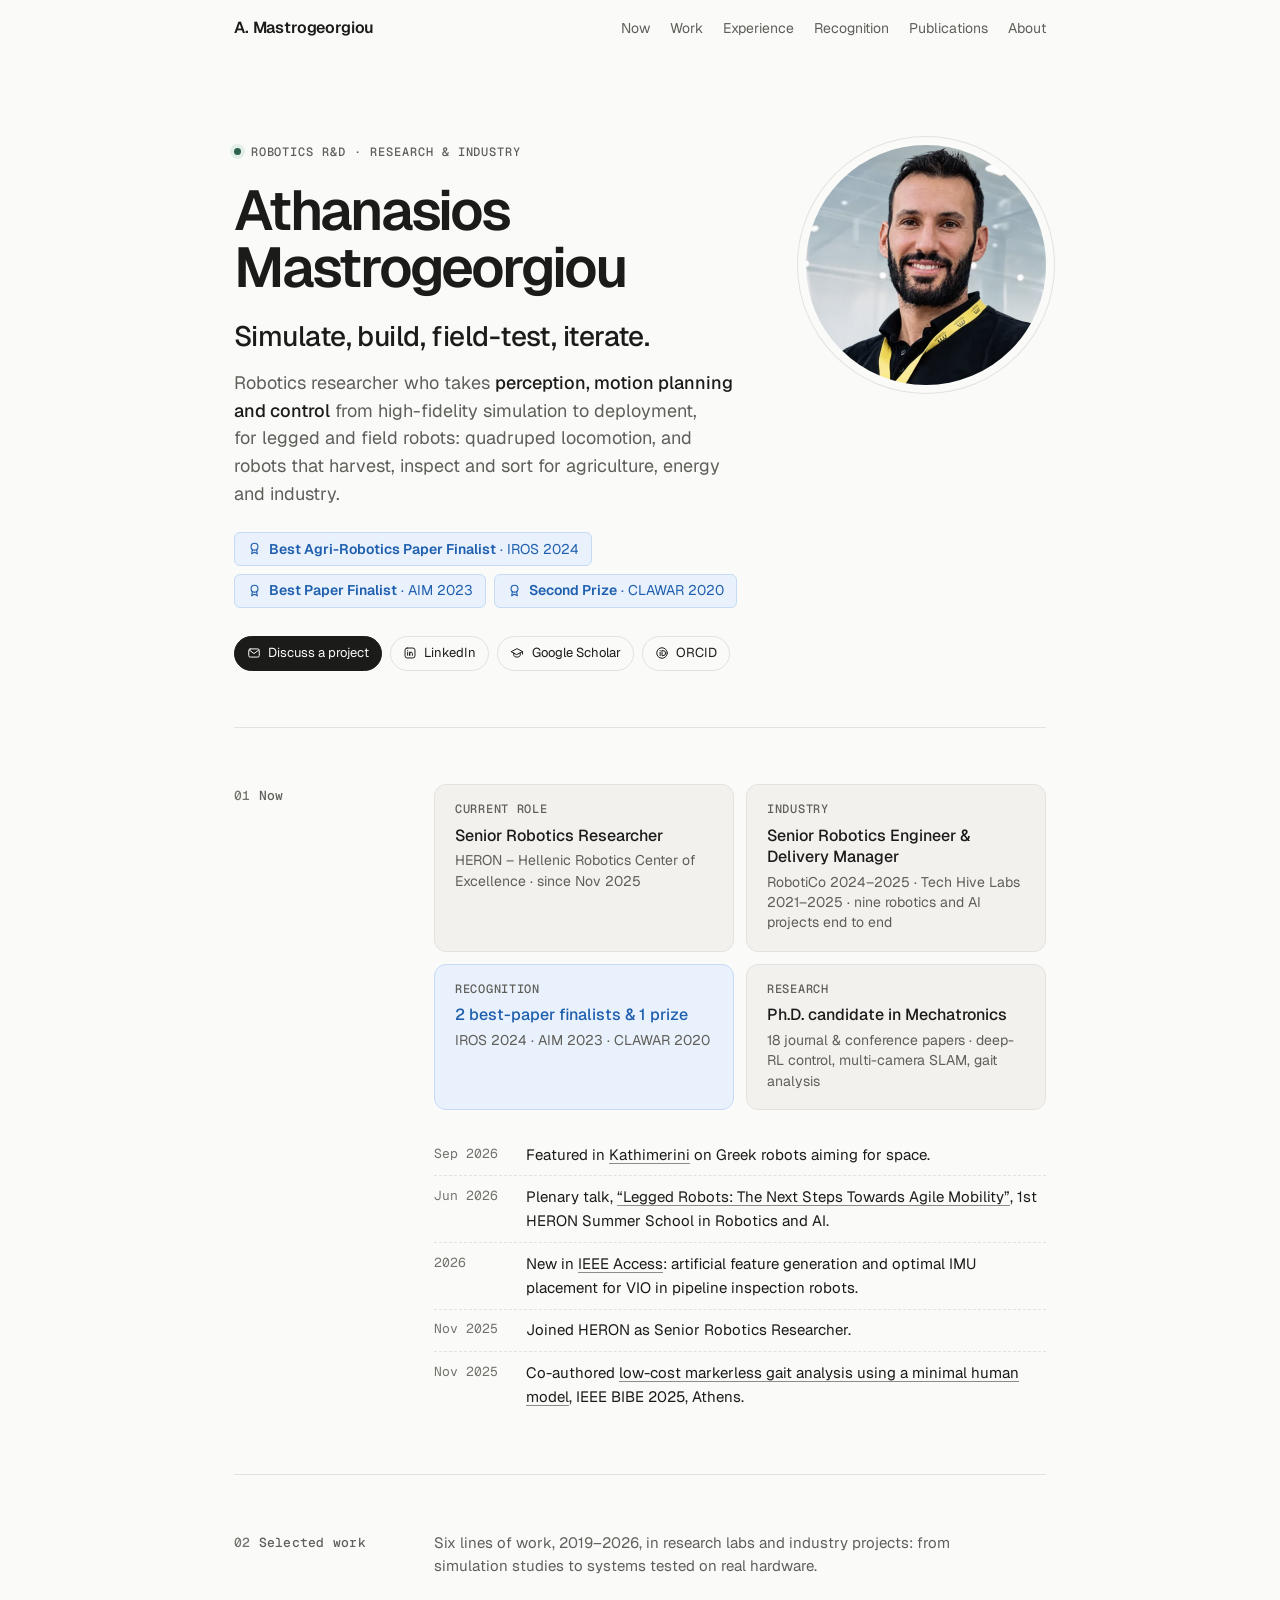
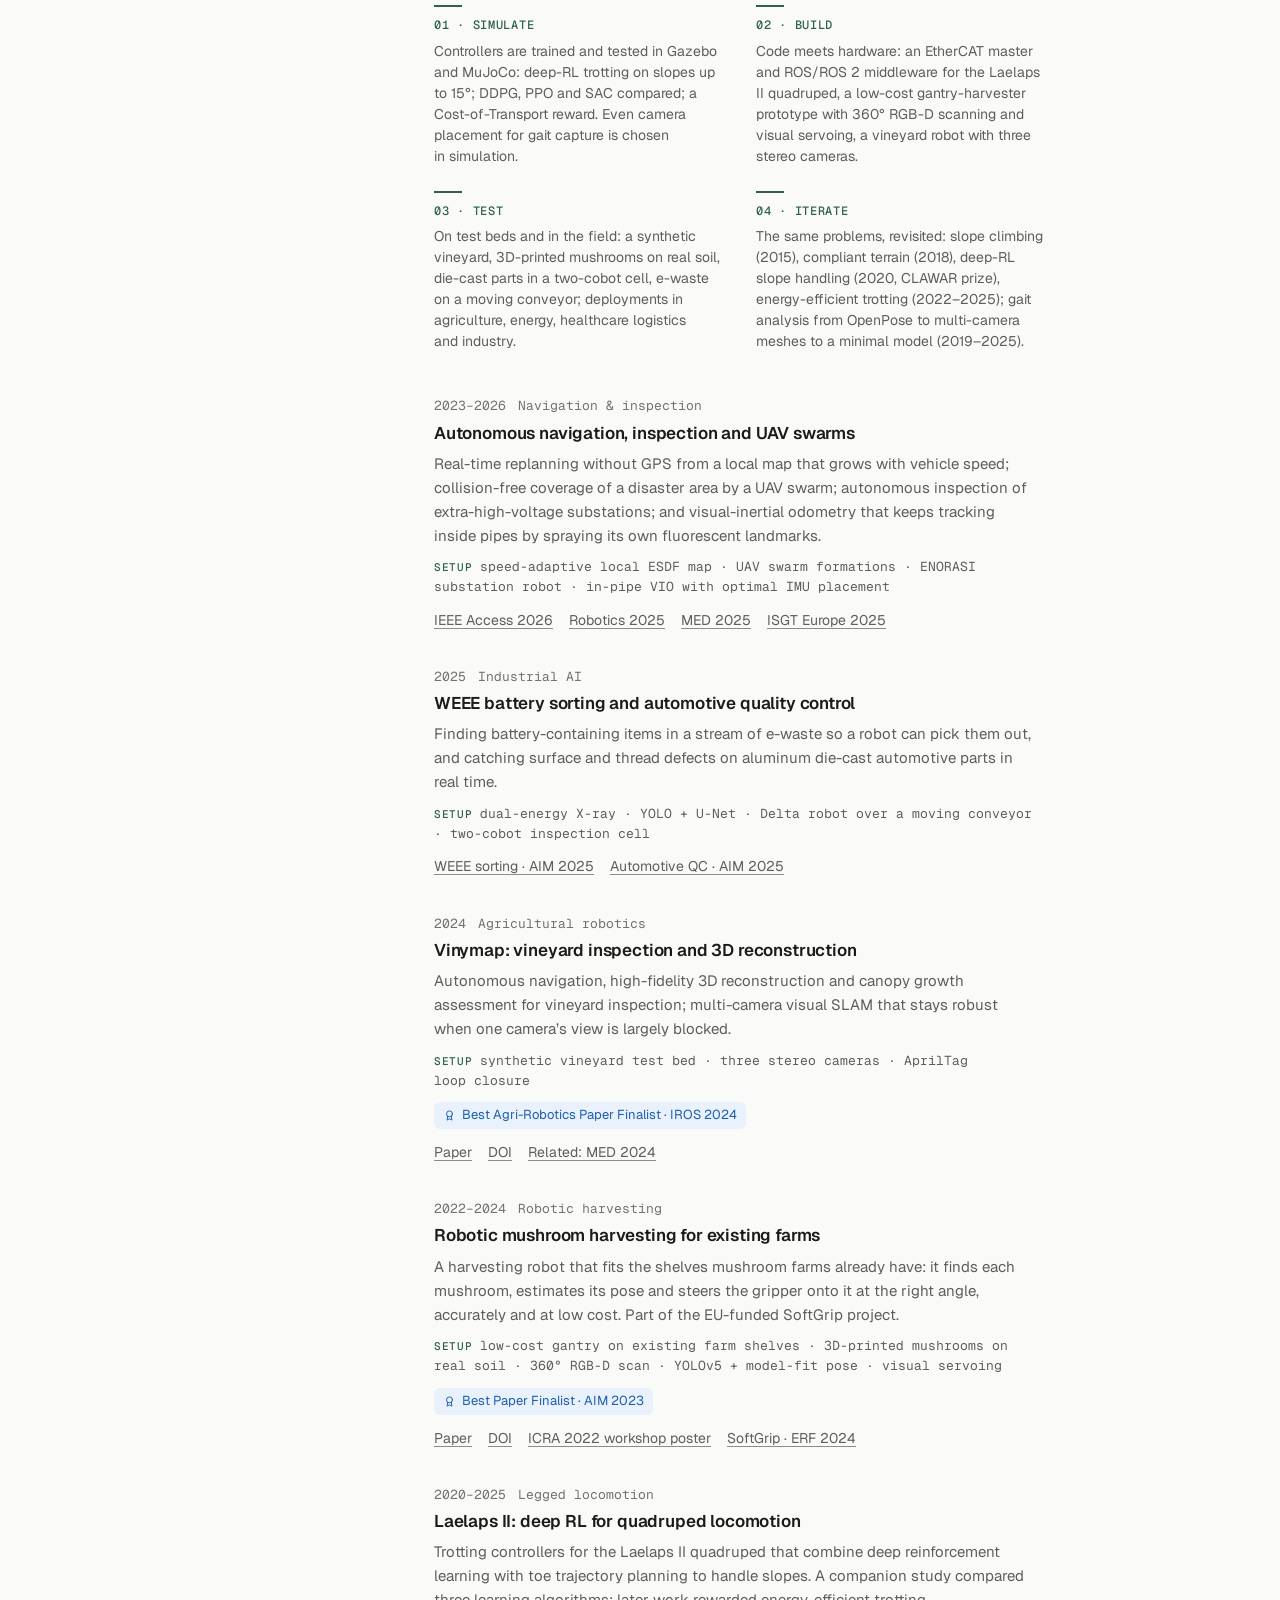
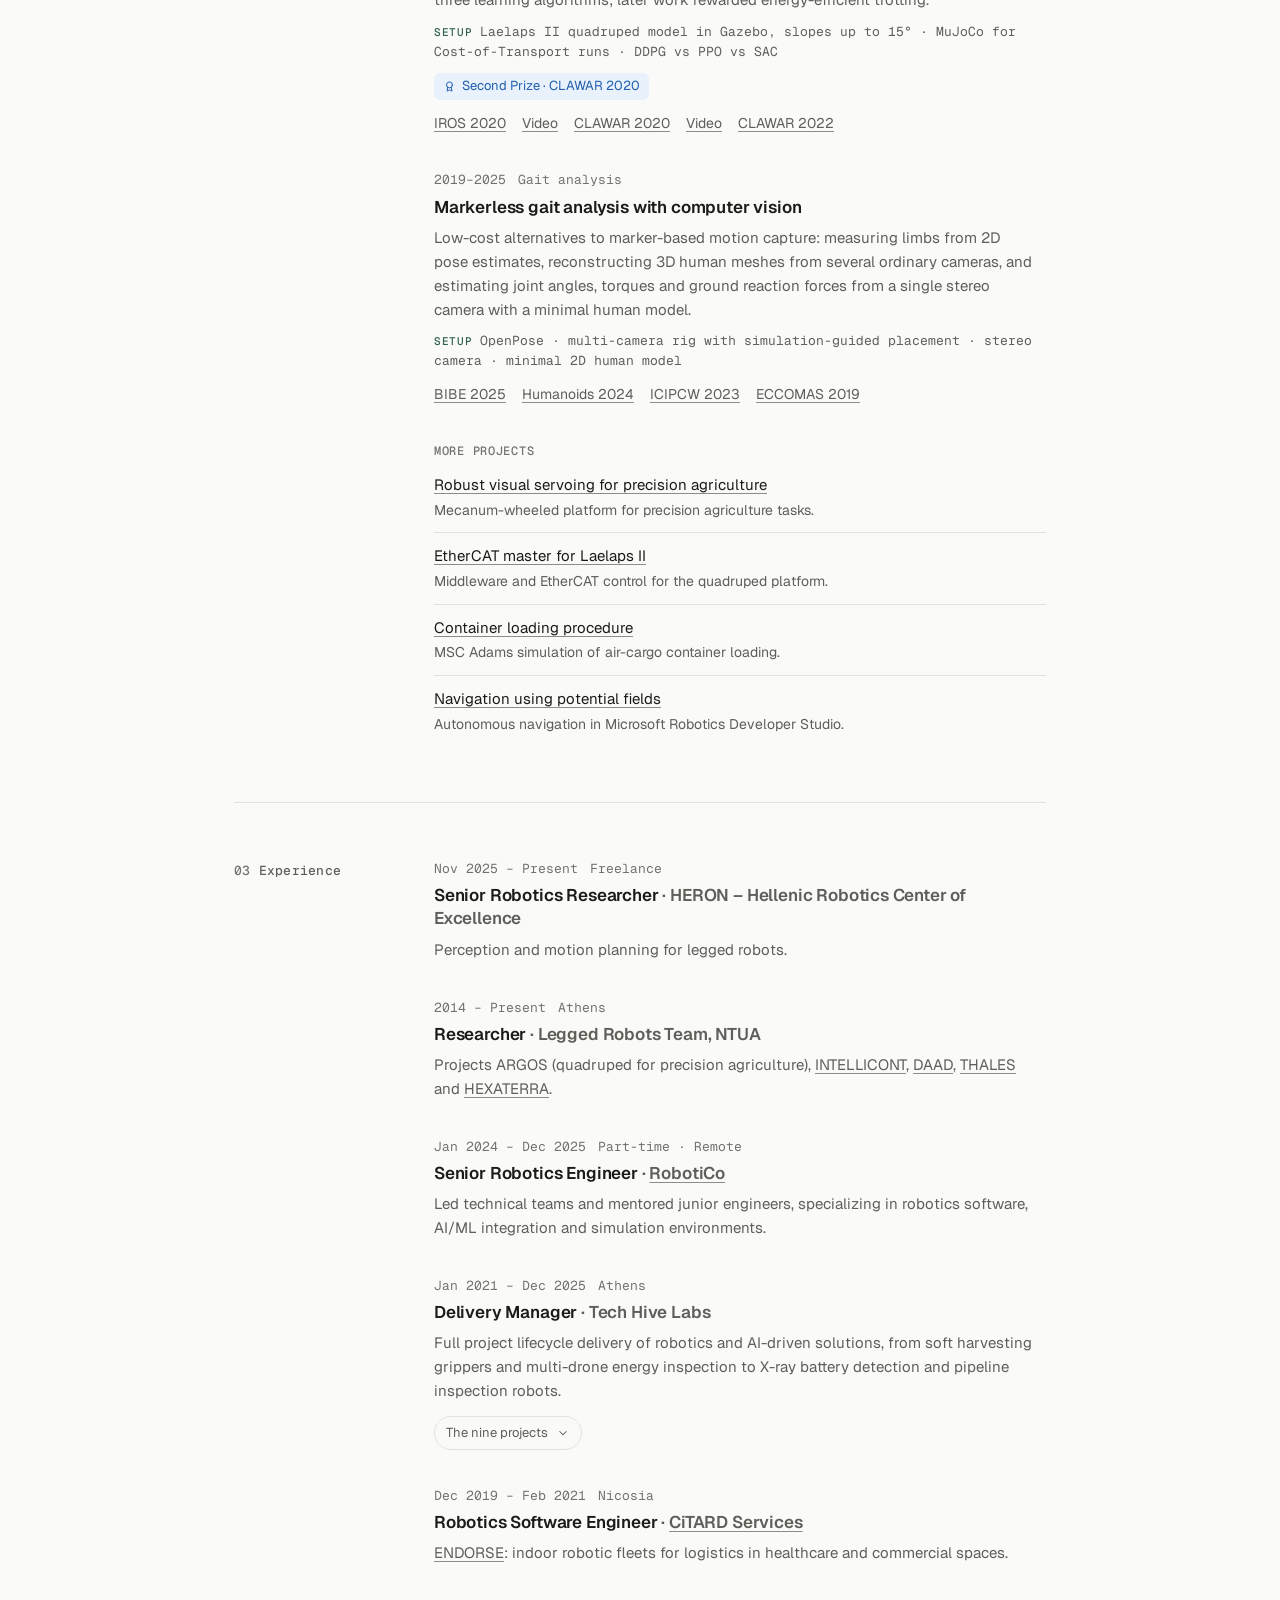
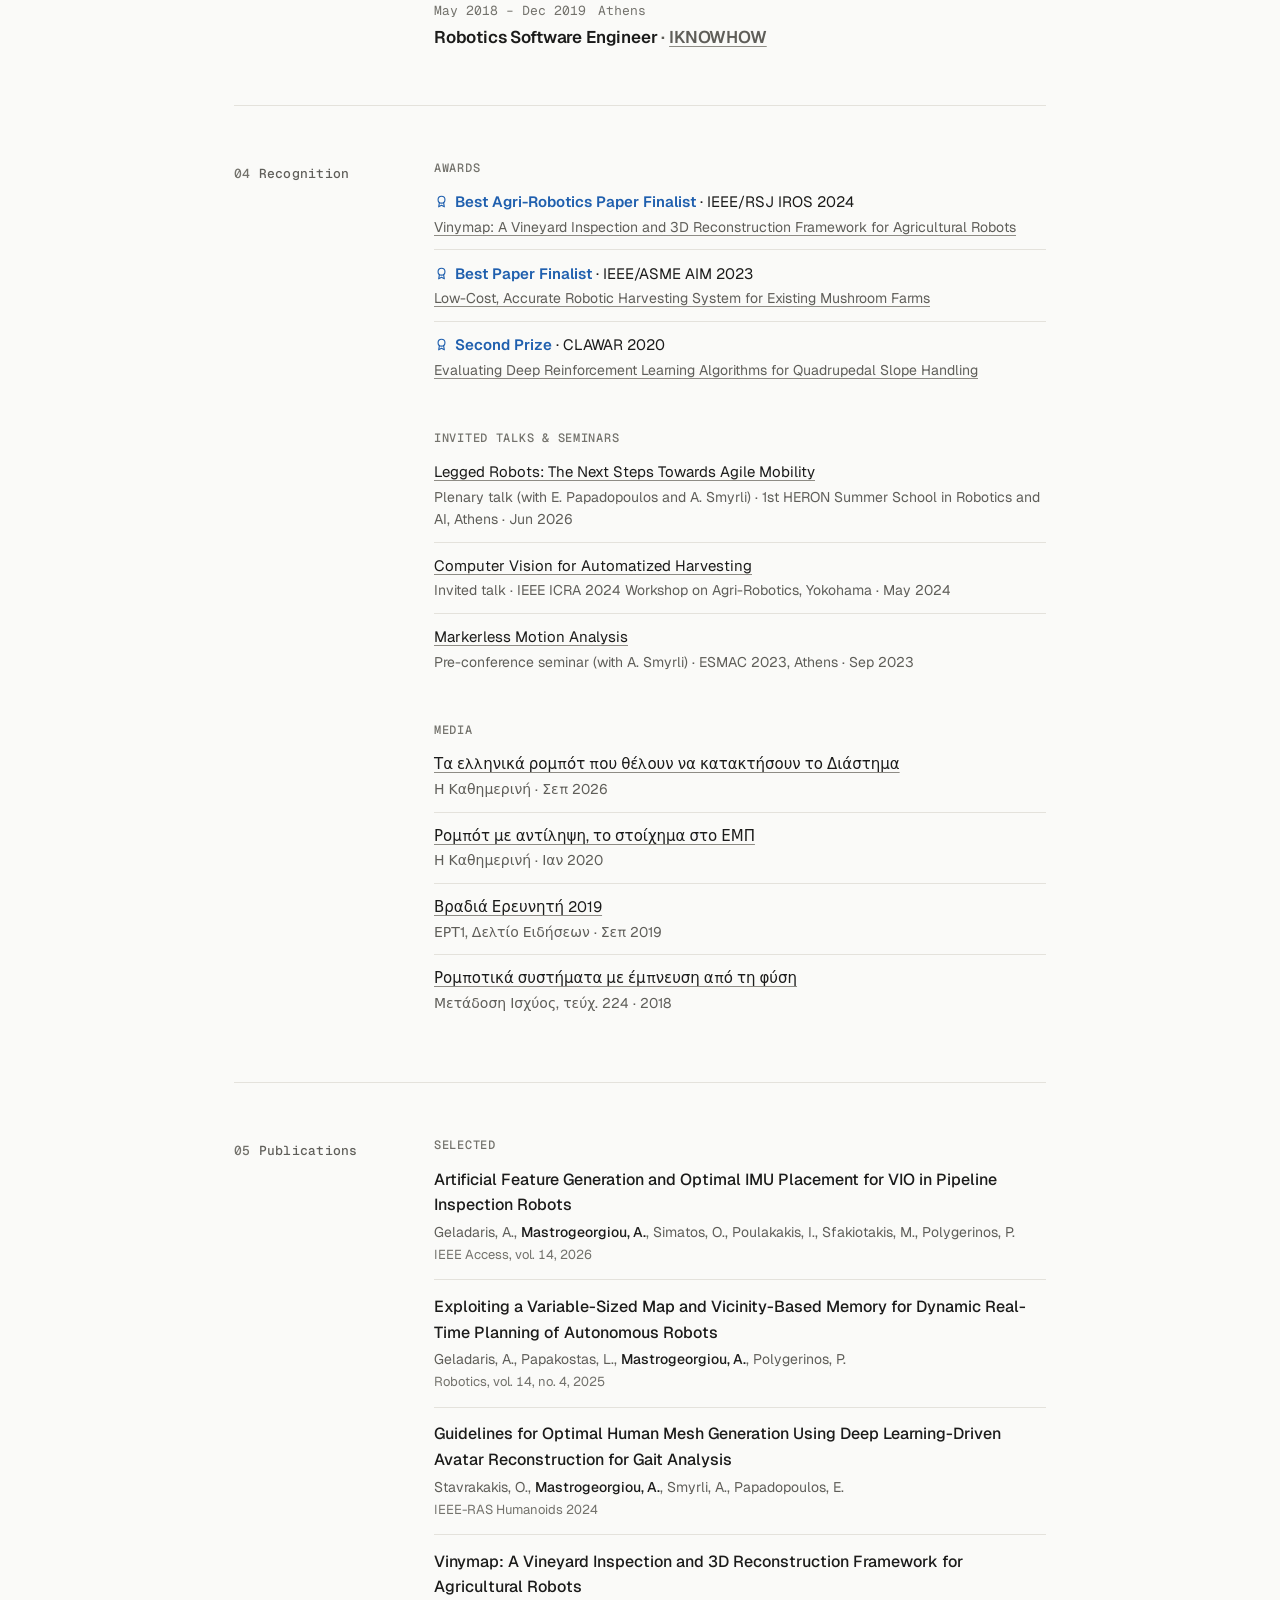
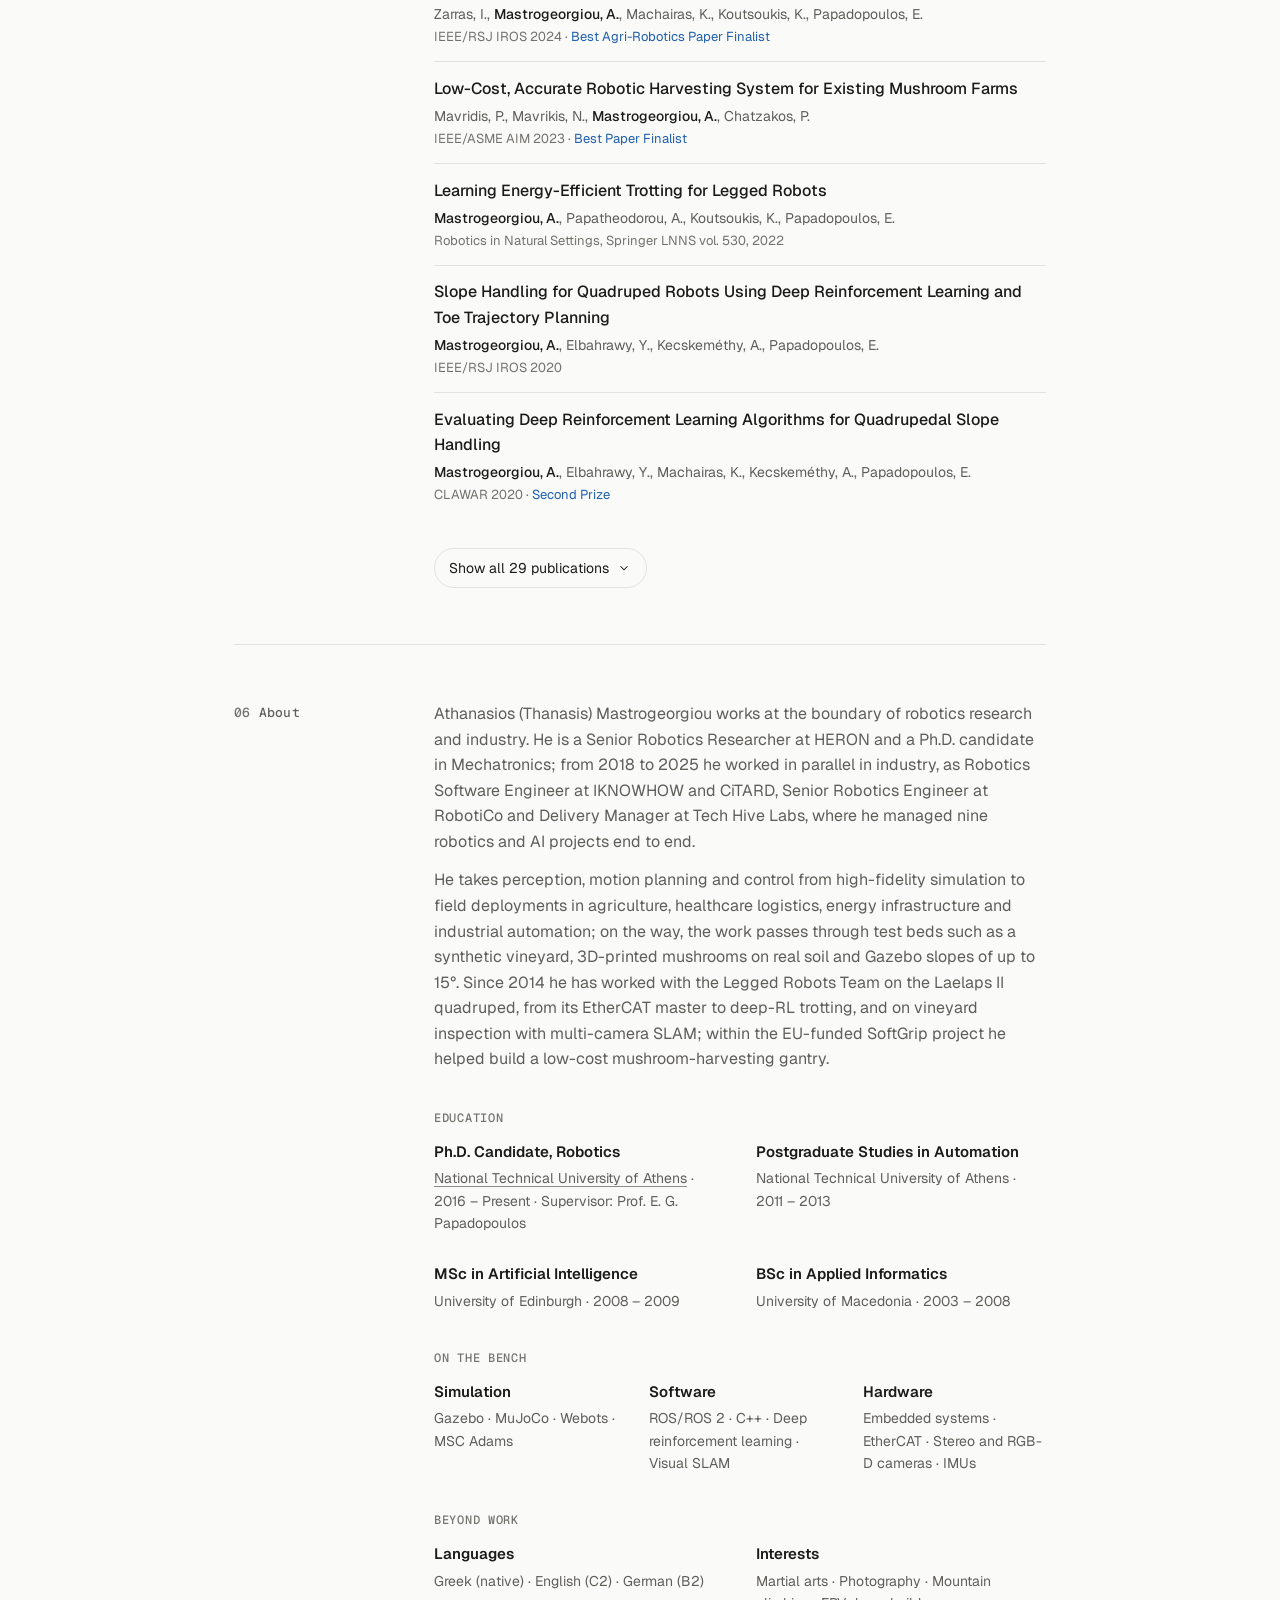
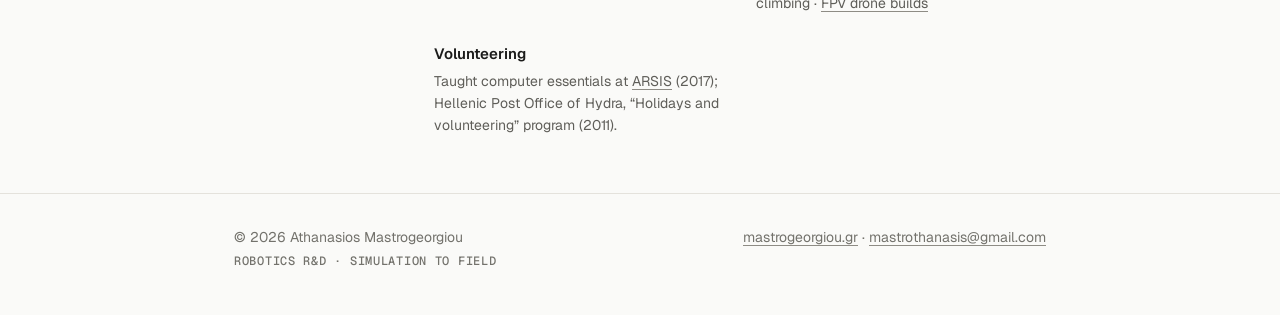
==== index.html @ 6a295321 "Give the page a prototyping and R&D voice New first screen: an uppercase "Robotics R&D · Research & " ====
<!DOCTYPE html>
<html lang="en">
<head>
	<meta charset="utf-8">
	<meta name="viewport" content="width=device-width, initial-scale=1">
	<title>Athanasios Mastrogeorgiou — Robotics R&amp;D, simulation to field</title>
	<meta name="description" content="Athanasios Mastrogeorgiou: robot perception, planning and control from simulation to the field, in research and industry. Senior Robotics Researcher at HERON.">
	<meta name="author" content="Athanasios Mastrogeorgiou">
	<meta name="google-site-verification" content="UVL8eoiH9ClVKb3MD8ViUsMqmoFBZj9ao8wGdy-_my0">
	<meta name="color-scheme" content="light dark">
	<meta name="theme-color" content="#fafaf8" media="(prefers-color-scheme: light)">
	<meta name="theme-color" content="#121211" media="(prefers-color-scheme: dark)">
	<meta property="og:type" content="profile">
	<meta property="og:site_name" content="Athanasios Mastrogeorgiou">
	<meta property="og:title" content="Athanasios Mastrogeorgiou — Robotics R&amp;D, simulation to field">
	<meta property="og:description" content="Robotics R&amp;D from simulation to the field: perception, motion planning and control for legged and field robots.">
	<meta property="og:url" content="https://mastrogeorgiou.gr/">
	<meta property="og:image" content="https://mastrogeorgiou.gr/assets/img/portrait-960.jpg">
	<meta property="og:image:width" content="960">
	<meta property="og:image:height" content="960">
	<meta property="og:image:alt" content="Portrait of Athanasios Mastrogeorgiou">
	<meta name="twitter:card" content="summary">
	<link rel="canonical" href="https://mastrogeorgiou.gr/">
	<script type="application/ld+json">
	{
		"@context": "https://schema.org",
		"@type": "ProfilePage",
		"url": "https://mastrogeorgiou.gr/",
		"mainEntity": {
			"@type": "Person",
			"@id": "https://mastrogeorgiou.gr/#person",
			"name": "Athanasios Mastrogeorgiou",
			"alternateName": ["Thanasis Mastrogeorgiou", "Αθανάσιος Μαστρογεωργίου"],
			"url": "https://mastrogeorgiou.gr/",
			"image": "https://mastrogeorgiou.gr/assets/img/portrait-960.jpg",
			"email": "mailto:mastrothanasis@gmail.com",
			"jobTitle": "Senior Robotics Researcher",
			"description": "Senior Robotics Researcher at HERON and Ph.D. candidate in Mechatronics; formerly Senior Robotics Engineer at RobotiCo and Delivery Manager at Tech Hive Labs. Takes perception, motion planning and control for legged and field robots from high-fidelity simulation to field deployment in agriculture, healthcare logistics, energy infrastructure and industrial automation.",
			"worksFor": {
				"@type": "Organization",
				"name": "HERON – Hellenic Robotics Center of Excellence",
				"url": "https://heron-robotics-coe.eu/"
			},
			"affiliation": {
				"@type": "CollegeOrUniversity",
				"name": "National Technical University of Athens",
				"url": "https://www.ntua.gr/"
			},
			"alumniOf": [
				{ "@type": "CollegeOrUniversity", "name": "National Technical University of Athens" },
				{ "@type": "CollegeOrUniversity", "name": "University of Edinburgh" },
				{ "@type": "CollegeOrUniversity", "name": "University of Macedonia" }
			],
			"knowsAbout": ["Legged robots", "Robot perception", "Motion planning", "Deep reinforcement learning", "Visual SLAM", "Agricultural robotics", "Inspection robots", "Robot simulation", "ROS"],
			"sameAs": [
				"https://mastns.github.io/",
				"https://www.linkedin.com/in/mastrogeorgiou",
				"https://scholar.google.com/citations?user=yvxz7GUAAAAJ",
				"https://orcid.org/0000-0002-2910-3930",
				"https://github.com/mastns"
			]
		}
	}
	</script>
	<script type="application/ld+json">
	{
		"@context": "https://schema.org",
		"@type": "WebSite",
		"name": "Athanasios Mastrogeorgiou",
		"alternateName": ["Thanasis Mastrogeorgiou", "mastrogeorgiou.gr"],
		"url": "https://mastrogeorgiou.gr/"
	}
	</script>
	<link rel="icon" href="favicon.ico">
	<link rel="preconnect" href="https://fonts.googleapis.com">
	<link rel="preconnect" href="https://fonts.gstatic.com" crossorigin>
	<link href="https://fonts.googleapis.com/css2?family=Geist:wght@400..600&family=Geist+Mono:wght@400;500&display=swap" rel="stylesheet">
	<link rel="stylesheet" href="assets/style.css?v=2026-11-10">

	<!-- Google tag (gtag.js) -->
	<script async src="https://www.googletagmanager.com/gtag/js?id=G-YNJPV5R53L"></script>
	<script>
		window.dataLayer = window.dataLayer || [];
		function gtag(){dataLayer.push(arguments);}
		gtag('js', new Date());
		gtag('config', 'G-YNJPV5R53L');
	</script>
</head>
<body>

<svg width="0" height="0" style="position:absolute" aria-hidden="true" focusable="false">
	<symbol id="i-mail" viewBox="0 0 24 24"><rect x="3" y="5" width="18" height="14" rx="2.5"/><path d="m4 7 8 6 8-6"/></symbol>
	<symbol id="i-in" viewBox="0 0 24 24"><rect x="3.5" y="3.5" width="17" height="17" rx="3.5"/><path d="M8 10.5V16M8 7.6v.1M11.5 16v-3.2a2.3 2.3 0 0 1 4.6 0V16M11.5 10.5V16"/></symbol>
	<symbol id="i-scholar" viewBox="0 0 24 24"><path d="m2.5 9.5 9.5-5 9.5 5-9.5 5z"/><path d="M6.5 11.7V16c0 1.5 2.5 3 5.5 3s5.5-1.5 5.5-3v-4.3M21.5 9.5V14"/></symbol>
	<symbol id="i-orcid" viewBox="0 0 24 24"><circle cx="12" cy="12" r="9"/><path d="M8.8 10.5V16.5M8.8 7.6v.1M12 7.8v8.7h1.8a4.35 4.35 0 0 0 0-8.7z"/></symbol>
	<symbol id="i-award" viewBox="0 0 24 24"><circle cx="12" cy="9" r="5.5"/><path d="m8.7 13.4-1.2 7.1 4.5-2.4 4.5 2.4-1.2-7.1"/></symbol>
	<symbol id="i-chev" viewBox="0 0 24 24"><path d="m6 9 6 6 6-6"/></symbol>
</svg>

<a class="skip" href="#main">Skip to content</a>

<header class="top">
	<div class="wrap">
		<a class="mark" href="#">A. Mastrogeorgiou</a>
		<nav aria-label="Sections">
			<a href="#now">Now</a>
			<a href="#work">Work</a>
			<a href="#experience">Experience</a>
			<a href="#recognition">Recognition</a>
			<a href="#publications">Publications</a>
			<a href="#about">About</a>
		</nav>
	</div>
</header>

<main id="main" class="wrap">

	<section class="intro" aria-label="Introduction">
		<div>
			<p class="eyebrow"><span class="dot" aria-hidden="true"></span>Robotics R&amp;D · Research &amp; industry</p>
			<h1>Athanasios<br>Mastrogeorgiou</h1>
			<p class="lede"><strong class="method">Simulate, build, field-test, iterate.</strong> Robotics researcher who takes <strong>perception, motion planning and control</strong> from high-fidelity simulation to deployment, for legged and field robots: quadruped locomotion, and robots that harvest, inspect and sort for agriculture, energy and industry.</p>
			<ul class="awards" role="list" aria-label="Awards">
				<li><a href="#recognition"><svg aria-hidden="true"><use href="#i-award"/></svg><span><strong>Best Agri-Robotics Paper Finalist</strong>&nbsp;· IROS&nbsp;2024</span></a></li>
				<li><a href="#recognition"><svg aria-hidden="true"><use href="#i-award"/></svg><span><strong>Best Paper Finalist</strong>&nbsp;· AIM&nbsp;2023</span></a></li>
				<li><a href="#recognition"><svg aria-hidden="true"><use href="#i-award"/></svg><span><strong>Second Prize</strong>&nbsp;· CLAWAR&nbsp;2020</span></a></li>
			</ul>
			<div class="links">
				<a class="primary" href="mailto:mastrothanasis@gmail.com"><svg aria-hidden="true"><use href="#i-mail"/></svg>Discuss a project</a>
				<a href="https://www.linkedin.com/in/mastrogeorgiou" rel="me"><svg aria-hidden="true"><use href="#i-in"/></svg>LinkedIn</a>
				<a href="https://scholar.google.com/citations?user=yvxz7GUAAAAJ" rel="me"><svg aria-hidden="true"><use href="#i-scholar"/></svg>Google Scholar</a>
				<a href="https://orcid.org/0000-0002-2910-3930" rel="me"><svg aria-hidden="true"><use href="#i-orcid"/></svg>ORCID</a>
			</div>
		</div>
		<picture>
			<source srcset="assets/img/portrait-480.webp 480w, assets/img/portrait-960.webp 960w" sizes="(max-width: 760px) 128px, 240px" type="image/webp">
			<img class="portrait" src="assets/img/portrait-480.jpg" srcset="assets/img/portrait-480.jpg 480w, assets/img/portrait-960.jpg 960w" sizes="(max-width: 760px) 128px, 240px" width="240" height="240" alt="Portrait of Athanasios Mastrogeorgiou">
		</picture>
	</section>

	<section class="section" id="now">
		<h2><span class="n" aria-hidden="true">01</span>Now</h2>
		<div class="now">
			<div class="now-grid">
				<div class="card">
					<div class="k">Current role</div>
					<div class="v">Senior Robotics Researcher</div>
					<div class="s">HERON – Hellenic Robotics Center of Excellence · since Nov 2025</div>
				</div>
				<div class="card">
					<div class="k">Industry</div>
					<div class="v">Senior Robotics Engineer &amp; Delivery Manager</div>
					<div class="s">RobotiCo 2024–2025 · Tech Hive Labs 2021–2025 · nine robotics and AI projects end to end</div>
				</div>
				<div class="card award">
					<div class="k">Recognition</div>
					<div class="v">2 best-paper finalists &amp; 1 prize</div>
					<div class="s">IROS 2024 · AIM 2023 · CLAWAR 2020</div>
				</div>
				<div class="card">
					<div class="k">Research</div>
					<div class="v">Ph.D. candidate in Mechatronics</div>
					<div class="s">18 journal &amp; conference papers · deep-RL control, multi-camera SLAM, gait analysis</div>
				</div>
			</div>
			<ul class="updates" role="list" aria-label="Recent updates">
				<li><time datetime="2026-09">Sep 2026</time><span>Featured in <a href="https://www.kathimerini.gr/economy/business/564454018/ta-ellinika-rompot-poy-theloyn-na-kataktisoyn-to-diastima/">Kathimerini</a> on Greek robots aiming for space.</span></li>
				<li><time datetime="2026-06">Jun 2026</time><span>Plenary talk, <a href="https://heron-robotics-coe.eu/1st-summer-school-in-robotics-and-ai/">“Legged Robots: The Next Steps Towards Agile Mobility”</a>, 1st HERON Summer School in Robotics and AI.</span></li>
				<li><time datetime="2026">2026</time><span>New in <a href="https://ieeexplore.ieee.org/document/11622441">IEEE Access</a>: artificial feature generation and optimal IMU placement for VIO in pipeline inspection robots.</span></li>
				<li><time datetime="2025-11">Nov 2025</time><span>Joined HERON as Senior Robotics Researcher.</span></li>
				<li><time datetime="2025-11">Nov 2025</time><span>Co-authored <a href="https://drive.google.com/file/d/10Iz_21KXJPFuOLDt0Pu7L_ElF7lRZpwG/view">low-cost markerless gait analysis using a minimal human model</a>, IEEE BIBE 2025, Athens.</span></li>
			</ul>
		</div>
	</section>

	<section class="section" id="work">
		<h2><span class="n" aria-hidden="true">02</span>Selected work</h2>
		<div>
			<p class="section-intro">Six lines of work, 2019–2026, in research labs and industry projects: from simulation studies to systems tested on real hardware.</p>
			<ol class="pipeline" role="list" aria-label="How the work moves">
				<li><span class="k">01 · Simulate</span><p>Controllers are trained and tested in Gazebo and MuJoCo: deep-RL trotting on slopes up to 15°; DDPG, PPO and SAC compared; a Cost-of-Transport reward. Even camera placement for gait capture is chosen in simulation.</p></li>
				<li><span class="k">02 · Build</span><p>Code meets hardware: an EtherCAT master and ROS/ROS 2 middleware for the Laelaps II quadruped, a low-cost gantry-harvester prototype with 360° RGB-D scanning and visual servoing, a vineyard robot with three stereo cameras.</p></li>
				<li><span class="k">03 · Test</span><p>On test beds and in the field: a synthetic vineyard, 3D-printed mushrooms on real soil, die-cast parts in a two-cobot cell, e-waste on a moving conveyor; deployments in agriculture, energy, healthcare logistics and industry.</p></li>
				<li><span class="k">04 · Iterate</span><p>The same problems, revisited: slope climbing (2015), compliant terrain (2018), deep-RL slope handling (2020, CLAWAR prize), energy-efficient trotting (2022–2025); gait analysis from OpenPose to multi-camera meshes to a minimal model (2019–2025).</p></li>
			</ol>
			<div class="entries">
				<article class="entry">
					<div class="meta"><span>2023–2026</span><span>Navigation &amp; inspection</span></div>
					<h3>Autonomous navigation, inspection and UAV swarms</h3>
					<p>Real-time replanning without GPS from a local map that grows with vehicle speed; collision-free coverage of a disaster area by a UAV swarm; autonomous inspection of extra-high-voltage substations; and visual-inertial odometry that keeps tracking inside pipes by spraying its own fluorescent landmarks.</p>
					<p class="setup"><span class="lbl">Setup</span>speed-adaptive local ESDF map · UAV swarm formations · ENORASI substation robot · in-pipe VIO with optimal IMU placement</p>
					<div class="refs"><a href="https://ieeexplore.ieee.org/document/11622441">IEEE Access 2026</a><a href="https://doi.org/10.3390/robotics14040044">Robotics 2025</a><a href="https://arxiv.org/abs/2512.08028">MED 2025</a><a href="https://doi.org/10.1109/ISGTEurope64741.2025.11305645">ISGT Europe 2025</a></div>
				</article>
				<article class="entry">
					<div class="meta"><span>2025</span><span>Industrial AI</span></div>
					<h3>WEEE battery sorting and automotive quality control</h3>
					<p>Finding battery-containing items in a stream of e-waste so a robot can pick them out, and catching surface and thread defects on aluminum die-cast automotive parts in real time.</p>
					<p class="setup"><span class="lbl">Setup</span>dual-energy X-ray · YOLO + U-Net · Delta robot over a moving conveyor · two-cobot inspection cell</p>
					<div class="refs"><a href="https://arxiv.org/abs/2512.05599">WEEE sorting · AIM 2025</a><a href="https://arxiv.org/abs/2512.05579">Automotive QC · AIM 2025</a></div>
				</article>
				<article class="entry">
					<div class="meta"><span>2024</span><span>Agricultural robotics</span></div>
					<h3>Vinymap: vineyard inspection and 3D reconstruction</h3>
					<p>Autonomous navigation, high-fidelity 3D reconstruction and canopy growth assessment for vineyard inspection; multi-camera visual SLAM that stays robust when one camera’s view is largely blocked.</p>
					<p class="setup"><span class="lbl">Setup</span>synthetic vineyard test bed · three stereo cameras · AprilTag loop closure</p>
					<span class="badge"><svg aria-hidden="true"><use href="#i-award"/></svg>Best Agri-Robotics Paper Finalist&nbsp;· IROS&nbsp;2024</span>
					<div class="refs"><a href="https://nereus.mech.ntua.gr/pdf_ps/IROS24_2447.pdf">Paper</a><a href="https://doi.org/10.1109/IROS58592.2024.10801409">DOI</a><a href="https://drive.google.com/file/d/1Dgw5zuwKGDz3TT8zAC_Q0q1bExp7W0lK/view">Related: MED 2024</a></div>
				</article>
				<article class="entry">
					<div class="meta"><span>2022–2024</span><span>Robotic harvesting</span></div>
					<h3>Robotic mushroom harvesting for existing farms</h3>
					<p>A harvesting robot that fits the shelves mushroom farms already have: it finds each mushroom, estimates its pose and steers the gripper onto it at the right angle, accurately and at low cost. Part of the EU-funded SoftGrip project.</p>
					<p class="setup"><span class="lbl">Setup</span>low-cost gantry on existing farm shelves · 3D-printed mushrooms on real soil · 360° RGB-D scan · YOLOv5 + model-fit pose · visual servoing</p>
					<span class="badge"><svg aria-hidden="true"><use href="#i-award"/></svg>Best Paper Finalist&nbsp;· AIM&nbsp;2023</span>
					<div class="refs"><a href="https://drive.google.com/file/d/151KhLOfF8cjTuMg6yeCr_0fPINv5Hi3-/view">Paper</a><a href="https://doi.org/10.1109/AIM46323.2023.10196219">DOI</a><a href="https://drive.google.com/file/d/1-ywCavrUkhQIY3CkBkC-eNef1Vnrq05l/view">ICRA 2022 workshop poster</a><a href="https://drive.google.com/file/d/1zwPRExdSP2ftl7LrzV72Ggb6HQDhu3mR/view">SoftGrip · ERF 2024</a></div>
				</article>
				<article class="entry">
					<div class="meta"><span>2020–2025</span><span>Legged locomotion</span></div>
					<h3>Laelaps II: deep RL for quadruped locomotion</h3>
					<p>Trotting controllers for the Laelaps II quadruped that combine deep reinforcement learning with toe trajectory planning to handle slopes. A companion study compared three learning algorithms; later work rewarded energy-efficient trotting.</p>
					<p class="setup"><span class="lbl">Setup</span>Laelaps II quadruped model in Gazebo, slopes up to 15° · MuJoCo for Cost-of-Transport runs · DDPG vs PPO vs SAC</p>
					<span class="badge"><svg aria-hidden="true"><use href="#i-award"/></svg>Second Prize&nbsp;· CLAWAR&nbsp;2020</span>
					<div class="refs"><a href="https://nereus.mech.ntua.gr/pdf_ps/iros20b.pdf">IROS 2020</a><a href="https://youtu.be/tbqZYwL_1ns">Video</a><a href="https://nereus.mech.ntua.gr/pdf_ps/CLAWAR20.pdf">CLAWAR 2020</a><a href="https://youtu.be/rqOpLMXtgMk">Video</a><a href="https://nereus.mech.ntua.gr/pdf_ps/CLAWAR22.pdf">CLAWAR 2022</a></div>
				</article>
				<article class="entry">
					<div class="meta"><span>2019–2025</span><span>Gait analysis</span></div>
					<h3>Markerless gait analysis with computer vision</h3>
					<p>Low-cost alternatives to marker-based motion capture: measuring limbs from 2D pose estimates, reconstructing 3D human meshes from several ordinary cameras, and estimating joint angles, torques and ground reaction forces from a single stereo camera with a minimal human model.</p>
					<p class="setup"><span class="lbl">Setup</span>OpenPose · multi-camera rig with simulation-guided placement · stereo camera · minimal 2D human model</p>
					<div class="refs"><a href="https://drive.google.com/file/d/10Iz_21KXJPFuOLDt0Pu7L_ElF7lRZpwG/view">BIBE 2025</a><a href="https://drive.google.com/file/d/1oXblJNNVV3bKBPBX1iPHQZ-cTyxH8sM9/view">Humanoids 2024</a><a href="https://nereus.mech.ntua.gr/pdf_ps/ICIP2023.pdf">ICIPCW 2023</a><a href="https://nereus.mech.ntua.gr/pdf_ps/eccomas19.pdf">ECCOMAS 2019</a></div>
				</article>
			</div>

			<h3 class="subhead">More projects</h3>
			<ul class="list">
				<li><a href="https://youtu.be/DPufTWeh8x0">Robust visual servoing for precision agriculture</a><span class="sub">Mecanum-wheeled platform for precision agriculture tasks.</span></li>
				<li><a href="https://youtu.be/d74moeHpRwQ">EtherCAT master for Laelaps II</a><span class="sub">Middleware and EtherCAT control for the quadruped platform.</span></li>
				<li><a href="https://youtu.be/VjRK_oCzQ3o">Container loading procedure</a><span class="sub">MSC Adams simulation of air-cargo container loading.</span></li>
				<li><a href="https://youtu.be/DnXaaRgfj_Y">Navigation using potential fields</a><span class="sub">Autonomous navigation in Microsoft Robotics Developer Studio.</span></li>
			</ul>
		</div>
	</section>

	<section class="section" id="experience">
		<h2><span class="n" aria-hidden="true">03</span>Experience</h2>
		<div class="entries">
			<article class="entry">
				<div class="meta"><span>Nov 2025 – Present</span><span>Freelance</span></div>
				<h3>Senior Robotics Researcher <span class="org">· HERON – Hellenic Robotics Center of Excellence</span></h3>
				<p>Perception and motion planning for legged robots.</p>
			</article>
			<article class="entry">
				<div class="meta"><span>2014 – Present</span><span>Athens</span></div>
				<h3>Researcher <span class="org">· Legged Robots Team, NTUA</span></h3>
				<p>Projects ARGOS (quadruped for precision agriculture), <a href="https://web.archive.org/web/20230926020058/https://intellicont.eu/">INTELLICONT</a>, <a href="https://www.uni-due.de/mechanikb/aktuelles/daad-hpg16.php">DAAD</a>, <a href="https://web.archive.org/web/20201127134139/https://thalis-legrobot.mech.ntua.gr/">THALES</a> and <a href="https://www.youtube.com/watch?v=ZsNOUWJ9FpQ&amp;t=43s">HEXATERRA</a>.</p>
			</article>
			<article class="entry">
				<div class="meta"><span>Jan 2024 – Dec 2025</span><span>Part-time · Remote</span></div>
				<h3>Senior Robotics Engineer <span class="org">· <a href="https://robotico.gr/">RobotiCo</a></span></h3>
				<p>Led technical teams and mentored junior engineers, specializing in robotics software, AI/ML integration and simulation environments.</p>
			</article>
			<article class="entry">
				<div class="meta"><span>Jan 2021 – Dec 2025</span><span>Athens</span></div>
				<h3>Delivery Manager <span class="org">· Tech Hive Labs</span></h3>
				<p>Full project lifecycle delivery of robotics and AI-driven solutions, from soft harvesting grippers and multi-drone energy inspection to X-ray battery detection and pipeline inspection robots.</p>
				<details class="fold projects">
					<summary><span class="more">The nine projects</span><span class="less">Hide the nine projects</span><svg class="chev" width="14" height="14" aria-hidden="true" style="fill:none;stroke:currentColor;stroke-width:1.8"><use href="#i-chev"/></svg></summary>
					<dl>
						<div><dt>SOFTGRIP</dt><dd>Soft robotic gripper for delicate produce harvesting, with imitation-learning control.</dd></div>
						<div><dt>AUTOPSY</dt><dd>Multi-drone inspection system for critical energy infrastructure.</dd></div>
						<div><dt>ODIN</dt><dd>AI for healthcare delivery in leading European hospitals.</dd></div>
						<div><dt>INSIGHT</dt><dd>Integrated robotic system for autonomous inspection of extra-high-voltage centers and substations.</dd></div>
						<div><dt>PARSEC</dt><dd>Parcel and letter security for postal and express-courier logistics.</dd></div>
						<div><dt>GRINNER</dt><dd>Waste-management system with AI battery detection through X-ray imaging and robotic pick-and-place.</dd></div>
						<div><dt>TUBERS</dt><dd>Scalable, modular robots for pipeline inspection and repair.</dd></div>
						<div><dt>PALPABLE</dt><dd>Multi-sensor tool for minimally invasive surgery.</dd></div>
						<div><dt>SoliDAIR</dt><dd>Faster, robust adoption of data-driven AI and robotics in industrial production.</dd></div>
					</dl>
				</details>
			</article>
			<article class="entry">
				<div class="meta"><span>Dec 2019 – Feb 2021</span><span>Nicosia</span></div>
				<h3>Robotics Software Engineer <span class="org">· <a href="https://www.citard-serv.com/">CiTARD Services</a></span></h3>
				<p><a href="https://web.archive.org/web/20231003103501/https://www.project-endorse.eu/">ENDORSE</a>: indoor robotic fleets for logistics in healthcare and commercial spaces.</p>
			</article>
			<article class="entry">
				<div class="meta"><span>May 2018 – Dec 2019</span><span>Athens</span></div>
				<h3>Robotics Software Engineer <span class="org">· <a href="https://www.iknowhow.com/">IKNOWHOW</a></span></h3>
			</article>
		</div>
	</section>

	<section class="section" id="recognition">
		<h2><span class="n" aria-hidden="true">04</span>Recognition</h2>
		<div>
			<h3 class="subhead">Awards</h3>
			<ul class="list">
				<li class="award"><strong><svg aria-hidden="true"><use href="#i-award"/></svg>Best Agri-Robotics Paper Finalist</strong>&nbsp;· <span class="nobr">IEEE/RSJ IROS 2024</span><span class="sub"><a href="https://doi.org/10.1109/IROS58592.2024.10801409">Vinymap: A Vineyard Inspection and 3D Reconstruction Framework for Agricultural Robots</a></span></li>
				<li class="award"><strong><svg aria-hidden="true"><use href="#i-award"/></svg>Best Paper Finalist</strong>&nbsp;· <span class="nobr">IEEE/ASME AIM 2023</span><span class="sub"><a href="https://doi.org/10.1109/AIM46323.2023.10196219">Low-Cost, Accurate Robotic Harvesting System for Existing Mushroom Farms</a></span></li>
				<li class="award"><strong><svg aria-hidden="true"><use href="#i-award"/></svg>Second Prize</strong>&nbsp;· <span class="nobr">CLAWAR 2020</span><span class="sub"><a href="https://doi.org/10.13180/clawar.2020.24-26.08.58">Evaluating Deep Reinforcement Learning Algorithms for Quadrupedal Slope Handling</a></span></li>
			</ul>

			<h3 class="subhead">Invited talks &amp; seminars</h3>
			<ul class="list">
				<li><a href="https://heron-robotics-coe.eu/1st-summer-school-in-robotics-and-ai/">Legged Robots: The Next Steps Towards Agile Mobility</a><span class="sub">Plenary talk (with E. Papadopoulos and A. Smyrli) · 1st HERON Summer School in Robotics and AI, Athens · Jun 2026</span></li>
				<li><a href="https://www.santannapisa.it/en/icra-2024-workshop-agri-robotics">Computer Vision for Automatized Harvesting</a><span class="sub">Invited talk · IEEE ICRA 2024 Workshop on Agri-Robotics, Yokohama · May 2024</span></li>
				<li><a href="https://web.archive.org/web/20231004165451/https://www.esmac2023.org/pre-conference-seminars/">Markerless Motion Analysis</a><span class="sub">Pre-conference seminar (with A. Smyrli) · ESMAC 2023, Athens · Sep 2023</span></li>
			</ul>

			<h3 class="subhead">Media</h3>
			<ul class="list">
				<li lang="el"><a href="https://www.kathimerini.gr/economy/business/564454018/ta-ellinika-rompot-poy-theloyn-na-kataktisoyn-to-diastima/">Τα ελληνικά ρομπότ που θέλουν να κατακτήσουν το Διάστημα</a><span class="sub">Η Καθημερινή · Σεπ 2026</span></li>
				<li lang="el"><a href="https://www.kathimerini.gr/society/1061170/rompot-me-antilipsi-to-stoichima-sto-emp/">Ρομπότ με αντίληψη, το στοίχημα στο ΕΜΠ</a><span class="sub">Η Καθημερινή · Ιαν 2020</span></li>
				<li lang="el"><a href="https://drive.google.com/file/d/10-rfpUKKII_5MYBkzUmfPQ7ejGAbGxBh/view">Βραδιά Ερευνητή 2019</a><span class="sub">ΕΡΤ1, Δελτίο Ειδήσεων · Σεπ 2019</span></li>
				<li lang="el"><a href="https://drive.google.com/file/d/1ZonkQO5rz3wQqD5J2PLhmfFynb5qD0Xq/view">Ρομποτικά συστήματα με έμπνευση από τη φύση</a><span class="sub">Μετάδοση Ισχύος, τεύχ. 224 · 2018</span></li>
			</ul>
		</div>
	</section>

	<section class="section" id="publications">
		<h2><span class="n" aria-hidden="true">05</span>Publications</h2>
		<div>
			<h3 class="subhead">Selected</h3>
			<ol class="pubs">
				<li><a class="t" href="https://ieeexplore.ieee.org/document/11622441">Artificial Feature Generation and Optimal IMU Placement for VIO in Pipeline Inspection Robots</a><span class="a">Geladaris, A., <b>Mastrogeorgiou, A.</b>, Simatos, O., Poulakakis, I., Sfakiotakis, M., Polygerinos, P.</span><span class="v">IEEE Access, vol. 14, 2026</span></li>
				<li><a class="t" href="https://doi.org/10.3390/robotics14040044">Exploiting a Variable-Sized Map and Vicinity-Based Memory for Dynamic Real-Time Planning of Autonomous Robots</a><span class="a">Geladaris, A., Papakostas, L., <b>Mastrogeorgiou, A.</b>, Polygerinos, P.</span><span class="v">Robotics, vol. 14, no. 4, 2025</span></li>
				<li><a class="t" href="https://drive.google.com/file/d/1oXblJNNVV3bKBPBX1iPHQZ-cTyxH8sM9/view">Guidelines for Optimal Human Mesh Generation Using Deep Learning-Driven Avatar Reconstruction for Gait Analysis</a><span class="a">Stavrakakis, O., <b>Mastrogeorgiou, A.</b>, Smyrli, A., Papadopoulos, E.</span><span class="v">IEEE-RAS Humanoids 2024</span></li>
				<li><a class="t" href="https://nereus.mech.ntua.gr/pdf_ps/IROS24_2447.pdf">Vinymap: A Vineyard Inspection and 3D Reconstruction Framework for Agricultural Robots</a><span class="a">Zarras, I., <b>Mastrogeorgiou, A.</b>, Machairas, K., Koutsoukis, K., Papadopoulos, E.</span><span class="v">IEEE/RSJ IROS 2024 · <em>Best Agri-Robotics Paper Finalist</em></span></li>
				<li><a class="t" href="https://drive.google.com/file/d/151KhLOfF8cjTuMg6yeCr_0fPINv5Hi3-/view">Low-Cost, Accurate Robotic Harvesting System for Existing Mushroom Farms</a><span class="a">Mavridis, P., Mavrikis, N., <b>Mastrogeorgiou, A.</b>, Chatzakos, P.</span><span class="v">IEEE/ASME AIM 2023 · <em>Best Paper Finalist</em></span></li>
				<li><a class="t" href="https://nereus.mech.ntua.gr/pdf_ps/CLAWAR22.pdf">Learning Energy-Efficient Trotting for Legged Robots</a><span class="a"><b>Mastrogeorgiou, A.</b>, Papatheodorou, A., Koutsoukis, K., Papadopoulos, E.</span><span class="v">Robotics in Natural Settings, Springer LNNS vol. 530, 2022</span></li>
				<li><a class="t" href="https://nereus.mech.ntua.gr/pdf_ps/iros20b.pdf">Slope Handling for Quadruped Robots Using Deep Reinforcement Learning and Toe Trajectory Planning</a><span class="a"><b>Mastrogeorgiou, A.</b>, Elbahrawy, Y., Kecskeméthy, A., Papadopoulos, E.</span><span class="v">IEEE/RSJ IROS 2020</span></li>
				<li><a class="t" href="https://nereus.mech.ntua.gr/pdf_ps/CLAWAR20.pdf">Evaluating Deep Reinforcement Learning Algorithms for Quadrupedal Slope Handling</a><span class="a"><b>Mastrogeorgiou, A.</b>, Elbahrawy, Y., Machairas, K., Kecskeméthy, A., Papadopoulos, E.</span><span class="v">CLAWAR 2020 · <em>Second Prize</em></span></li>
			</ol>

			<details class="fold all">
				<summary><span class="more">Show all 29 publications</span><span class="less">Hide full list</span><svg class="chev" width="14" height="14" aria-hidden="true" style="fill:none;stroke:currentColor;stroke-width:1.8"><use href="#i-chev"/></svg></summary>

				<h3 class="subhead" style="margin-top:2rem">Journal articles</h3>
				<ol class="pubs">
					<li><a class="t" href="https://ieeexplore.ieee.org/document/11622441">Artificial Feature Generation and Optimal IMU Placement for VIO in Pipeline Inspection Robots</a><span class="a">Geladaris, A., <b>Mastrogeorgiou, A.</b>, Simatos, O., Poulakakis, I., Sfakiotakis, M., Polygerinos, P.</span><span class="v">IEEE Access, vol. 14, pp. 115469–115479, 2026 · <a href="https://doi.org/10.1109/ACCESS.2026.3716363">doi</a></span></li>
					<li><a class="t" href="https://doi.org/10.3390/robotics14040044">Exploiting a Variable-Sized Map and Vicinity-Based Memory for Dynamic Real-Time Planning of Autonomous Robots</a><span class="a">Geladaris, A., Papakostas, L., <b>Mastrogeorgiou, A.</b>, Polygerinos, P.</span><span class="v">Robotics, vol. 14, no. 4, art. 44, 2025 · <a href="https://doi.org/10.3390/robotics14040044">doi</a></span></li>
					<li><a class="t" href="https://nereus.mech.ntua.gr/pdf_ps/CLAWAR22.pdf">Learning Energy-Efficient Trotting for Legged Robots</a><span class="a"><b>Mastrogeorgiou, A.</b>, Papatheodorou, A., Koutsoukis, K., Papadopoulos, E.</span><span class="v">Robotics in Natural Settings, Springer LNNS vol. 530, pp. 204–215, 2022 · <a href="https://doi.org/10.1007/978-3-031-15226-9_21">doi</a></span></li>
				</ol>

				<h3 class="subhead">Conference papers</h3>
				<ol class="pubs">
					<li><a class="t" href="https://drive.google.com/file/d/10Iz_21KXJPFuOLDt0Pu7L_ElF7lRZpwG/view">Low-Cost Markerless Gait Analysis Using a Minimal Human Model</a><span class="a">Tsintzira, K., Smyrli, A., <b>Mastrogeorgiou, A.</b>, Papadopoulos, E.</span><span class="v">IEEE BIBE 2025, Athens · <a href="https://doi.org/10.1109/BIBE66822.2025.00099">doi</a></span></li>
					<li><a class="t" href="https://doi.org/10.1109/ISGTEurope64741.2025.11305645">An Autonomous Inspection Robot for Extra-High Voltage Substations</a><span class="a">Moustris, G., Flessa, T., Mermigkas, P., Alamanos, I., Kardaris, N., Vatistas, A., Tzafestas, C., Maragos, P., Bonias, G., Skembris, A., Geladaris, A., <b>Mastrogeorgiou, A.</b>, Rong, J., Bagiokos, P., Makrygiorgou, D., Panidis, S., Melissaris, D.</span><span class="v">IEEE PES ISGT Europe 2025, Valletta · <a href="https://doi.org/10.1109/ISGTEurope64741.2025.11305645">doi</a></span></li>
					<li><a class="t" href="https://arxiv.org/abs/2512.05579">A Comprehensive Framework for Automated Quality Control in the Automotive Industry</a><span class="a">Moraiti, P., Giannikos, P., <b>Mastrogeorgiou, A.</b>, Mavridis, P., Zhou, L., Chatzakos, P.</span><span class="v">IEEE/ASME AIM 2025, Hangzhou · <a href="https://doi.org/10.1109/AIM64088.2025.11175711">doi</a></span></li>
					<li><a class="t" href="https://arxiv.org/abs/2512.05599">An Integrated System for WEEE Sorting Employing X-Ray Imaging, AI-Based Object Detection and Segmentation, and Delta Robot Manipulation</a><span class="a">Giannikos, P., Papakostas, L., Katralis, E., Mavridis, P., Chryssinas, G., Inglezou, M., Panagopoulos, N., Porichis, A., <b>Mastrogeorgiou, A.</b>, Chatzakos, P.</span><span class="v">IEEE/ASME AIM 2025, Hangzhou · <a href="https://doi.org/10.1109/AIM64088.2025.11175846">doi</a></span></li>
					<li><a class="t" href="https://arxiv.org/abs/2512.08028">Optimized Area Coverage in Disaster Response Utilizing Autonomous UAV Swarm Formations</a><span class="a">Papakostas, L., Geladaris, A., <b>Mastrogeorgiou, A.</b>, Sharples, J., Hattenberger, G., Chatzakos, P., Polygerinos, P.</span><span class="v">MED 2025, Tangier · <a href="https://doi.org/10.1109/MED64031.2025.11073337">doi</a></span></li>
					<li><a class="t" href="https://drive.google.com/file/d/1oXblJNNVV3bKBPBX1iPHQZ-cTyxH8sM9/view">Guidelines for Optimal Human Mesh Generation Using Deep Learning-Driven Avatar Reconstruction for Gait Analysis</a><span class="a">Stavrakakis, O., <b>Mastrogeorgiou, A.</b>, Smyrli, A., Papadopoulos, E.</span><span class="v">IEEE-RAS Humanoids 2024, Nancy · <a href="https://doi.org/10.1109/Humanoids58906.2024.10769832">doi</a></span></li>
					<li><a class="t" href="https://nereus.mech.ntua.gr/pdf_ps/IROS24_2447.pdf">Vinymap: A Vineyard Inspection and 3D Reconstruction Framework for Agricultural Robots</a><span class="a">Zarras, I., <b>Mastrogeorgiou, A.</b>, Machairas, K., Koutsoukis, K., Papadopoulos, E.</span><span class="v">IEEE/RSJ IROS 2024, Abu Dhabi · <em>Best Agri-Robotics Paper Finalist</em> · <a href="https://doi.org/10.1109/IROS58592.2024.10801409">doi</a></span></li>
					<li><a class="t" href="https://drive.google.com/file/d/1Dgw5zuwKGDz3TT8zAC_Q0q1bExp7W0lK/view">Multicamera Visual SLAM for Vineyard Inspection</a><span class="a">Kokas, C., <b>Mastrogeorgiou, A.</b>, Machairas, K., Koutsoukis, K., Papadopoulos, E.</span><span class="v">MED 2024, Chania · <a href="https://doi.org/10.1109/MED61351.2024.10566198">doi</a></span></li>
					<li><a class="t" href="https://drive.google.com/file/d/1zwPRExdSP2ftl7LrzV72Ggb6HQDhu3mR/view">SoftGrip: Towards a Soft Robotic Platform for Automatized Mushroom Harvesting</a><span class="a">Pagliarani, N., Tzafestas, C., Papadopoulos, E., Maragos, P., <b>Mastrogeorgiou, A.</b>, Porichis, A., Grogan, H., Ehrhardt, R., Cianchetti, M.</span><span class="v">European Robotics Forum 2024, Rimini · <a href="https://doi.org/10.1007/978-3-031-76424-0_9">doi</a></span></li>
					<li><a class="t" href="https://nereus.mech.ntua.gr/pdf_ps/ICIP2023.pdf">Gait Analysis with Trinocular Computer Vision Using Deep Learning</a><span class="a">Stavrakakis, O., <b>Mastrogeorgiou, A.</b>, Smyrli, A., Papadopoulos, E.</span><span class="v">IEEE ICIPCW 2023, Kuala Lumpur · <a href="https://doi.org/10.1109/ICIPC59416.2023.10328370">doi</a></span></li>
					<li><a class="t" href="https://drive.google.com/file/d/151KhLOfF8cjTuMg6yeCr_0fPINv5Hi3-/view">Low-Cost, Accurate Robotic Harvesting System for Existing Mushroom Farms</a><span class="a">Mavridis, P., Mavrikis, N., <b>Mastrogeorgiou, A.</b>, Chatzakos, P.</span><span class="v">IEEE/ASME AIM 2023, Seattle · <em>Best Paper Finalist</em> · <a href="https://doi.org/10.1109/AIM46323.2023.10196219">doi</a></span></li>
					<li><a class="t" href="https://drive.google.com/file/d/1rRnS5maUiy8_hbQIqDKUSwGGcQu9Q_1U/view">Real-Time Local Map Generation and Collision-Free Trajectory Planning for Autonomous Vehicles in Dynamic Environments</a><span class="a">Geladaris, A., Papakostas, L., <b>Mastrogeorgiou, A.</b>, Sfakiotakis, M., Polygerinos, P.</span><span class="v">ICCAIRO 2023, Ierapetra · <a href="https://doi.org/10.1109/ICCAIRO58903.2023.00009">doi</a></span></li>
					<li><a class="t" href="https://nereus.mech.ntua.gr/pdf_ps/iros20b.pdf">Slope Handling for Quadruped Robots Using Deep Reinforcement Learning and Toe Trajectory Planning</a><span class="a"><b>Mastrogeorgiou, A.</b>, Elbahrawy, Y., Kecskeméthy, A., Papadopoulos, E.</span><span class="v">IEEE/RSJ IROS 2020, Las Vegas (virtual) · <a href="https://doi.org/10.1109/IROS45743.2020.9341645">doi</a></span></li>
					<li><a class="t" href="https://nereus.mech.ntua.gr/pdf_ps/CLAWAR20.pdf">Evaluating Deep Reinforcement Learning Algorithms for Quadrupedal Slope Handling</a><span class="a"><b>Mastrogeorgiou, A.</b>, Elbahrawy, Y., Machairas, K., Kecskeméthy, A., Papadopoulos, E.</span><span class="v">CLAWAR 2020 (virtual) · <em>Second Prize</em> · <a href="https://doi.org/10.13180/clawar.2020.24-26.08.58">doi</a></span></li>
					<li><a class="t" href="https://nereus.mech.ntua.gr/pdf_ps/easn19.pdf">Automating Loading and Locking of New Generation Air-Cargo Containers</a><span class="a">Bolanakis, G., Machairas, K., Koutsoukis, K., <b>Mastrogeorgiou, A.</b>, Loupis, M., Papadopoulos, E.</span><span class="v">9th EASN Conference, Athens 2019, MATEC Web of Conferences vol. 304 · <a href="https://doi.org/10.1051/matecconf/201930404019">doi</a></span></li>
				</ol>

				<h3 class="subhead">Abstracts, posters &amp; presentations</h3>
				<ol class="pubs">
					<li><a class="t" href="https://nereus.mech.ntua.gr/pdf_ps/Greek_in_AI_1.pdf">Learning Energy Efficient Trotting for Legged Robots</a><span class="a"><b>Mastrogeorgiou, A.</b>, Papatheodorou, A., Koutsoukis, K., Machairas, K., Papadopoulos, E.</span><span class="v">Greeks in AI 2025 Symposium, Athens · Refereed abstract</span></li>
					<li><a class="t" href="https://nereus.mech.ntua.gr/pdf_ps/Greek_in_AI_2.pdf">Guidelines for Optimal Mesh Generation Using Deep Learning-Driven Avatar Reconstruction for Gait Analysis</a><span class="a">Stavrakakis, O., <b>Mastrogeorgiou, A.</b>, Smyrli, A., Papadopoulos, E.</span><span class="v">Greeks in AI 2025 Symposium, Athens · Refereed abstract</span></li>
					<li><a class="t" href="https://drive.google.com/file/d/1-ywCavrUkhQIY3CkBkC-eNef1Vnrq05l/view">Mushroom Detection and Pose Estimation Using Instance Segmentation and Model Fitting</a><span class="a">Mavridis, P., <b>Mastrogeorgiou, A.</b>, Chatzakos, P.</span><span class="v">ICRA 2022 Workshop on Agricultural Robotics and Automation, Philadelphia · Poster</span></li>
					<li><a class="t" href="https://vimeo.com/649651918">Middleware Interconnecting ROS/ROS2 with the EtherCAT Protocol</a><span class="a">Papatheodorou, A., <b>Mastrogeorgiou, A.</b>, Machairas, K., Koutsoukis, K., Papadopoulos, E.</span><span class="v">ROS World 2021 (virtual) · Talk</span></li>
					<li><a class="t" href="https://vimeo.com/480516549">EtherCAT Master for Laelaps II Quadruped</a><span class="a">Papatheodorou, A., <b>Mastrogeorgiou, A.</b>, Machairas, K., Koutsoukis, K., Papadopoulos, E.</span><span class="v">ROS World 2020 (virtual) · Lightning talk</span></li>
					<li><a class="t" href="https://nereus.mech.ntua.gr/pdf_ps/eccomas19.pdf">Application of OpenPose Deep Learning Algorithm for Gait Parameter Identification</a><span class="a"><b>Mastrogeorgiou, A.</b>, Smyrli, A., Papadopoulos, E., Kecskeméthy, A., Gegenbauer, S.</span><span class="v">ECCOMAS Multibody Dynamics 2019, Duisburg · Extended abstract</span></li>
					<li><a class="t" href="https://www.youtube.com/watch?v=ijRmzBpfnGk">Towards a Controller for Quadrupedal Locomotion on Compliant Terrains</a><span class="a"><b>Mastrogeorgiou, A.</b>, Koutsoukis, K., Machairas, K.</span><span class="v">Dynamic Walking 2018, Pensacola · Talk</span></li>
					<li><a class="t" href="https://nereus.mech.ntua.gr/pdf_ps/eccomas15-3.pdf">Towards an Enhanced Controller for Slope Climbing</a><span class="a"><b>Mastrogeorgiou, A.</b>, Papadopoulos, E.</span><span class="v">ECCOMAS Multibody Dynamics 2015, Barcelona · Abstract-refereed paper</span></li>
				</ol>

				<h3 class="subhead">Theses</h3>
				<ol class="pubs">
					<li><a class="t" href="https://drive.google.com/file/d/1a4KC6oqnjBHOlRyR7MhJcjKdd5YxJ64r/view">Evaluation of the Webots Robot Simulation Environment During Quadruped Robot Motions, and Comparison with Alternative Software</a><span class="v">MSc thesis, NTUA, 2013 · Supervisor: <a href="https://csl-ep.mech.ntua.gr/director/egpapado/">E. G. Papadopoulos</a></span></li>
					<li><a class="t" href="https://drive.google.com/file/d/1lrWaaWSufkCYmkPELY3Sq5HKu_0p7ec0/view">Learning Bipedal Locomotion Using Finite State Machines</a><span class="v">MSc thesis, University of Edinburgh, 2009 · Supervisor: <a href="https://ihavoutis.github.io/">I. Havoutis</a></span></li>
					<li><a class="t" href="https://drive.google.com/file/d/1C14PDnCDZa85eZ9enpB_hy4cLXjrFt5t/view">Autonomous Robot Navigation Within the Microsoft Robotics Developer Studio Simulation Environment</a><span class="v">BSc thesis, University of Macedonia, 2008 · Supervisor: D. Hristu-Varsakelis</span></li>
				</ol>
			</details>
		</div>
	</section>

	<section class="section" id="about">
		<h2><span class="n" aria-hidden="true">06</span>About</h2>
		<div>
			<div class="prose">
				<p>Athanasios (Thanasis) Mastrogeorgiou works at the boundary of robotics research and industry. He is a Senior Robotics Researcher at HERON and a Ph.D. candidate in Mechatronics; from 2018 to 2025 he worked in parallel in industry, as Robotics Software Engineer at IKNOWHOW and CiTARD, Senior Robotics Engineer at RobotiCo and Delivery Manager at Tech Hive Labs, where he managed nine robotics and AI projects end to end.</p>
				<p>He takes perception, motion planning and control from high-fidelity simulation to field deployments in agriculture, healthcare logistics, energy infrastructure and industrial automation; on the way, the work passes through test beds such as a synthetic vineyard, 3D-printed mushrooms on real soil and Gazebo slopes of up to 15°. Since 2014 he has worked with the Legged Robots Team on the Laelaps II quadruped, from its EtherCAT master to deep-RL trotting, and on vineyard inspection with multi-camera SLAM; within the EU-funded SoftGrip project he helped build a low-cost mushroom-harvesting gantry.</p>
			</div>

			<h3 class="subhead">Education</h3>
			<div class="facts">
				<div><h4>Ph.D. Candidate, Robotics</h4><p><a href="https://mech.ntua.gr/">National Technical University of Athens</a> · 2016 – Present · Supervisor: Prof. E. G. Papadopoulos</p></div>
				<div><h4>Postgraduate Studies in Automation</h4><p>National Technical University of Athens · 2011 – 2013</p></div>
				<div><h4>MSc in Artificial Intelligence</h4><p>University of Edinburgh · 2008 – 2009</p></div>
				<div><h4>BSc in Applied Informatics</h4><p>University of Macedonia · 2003 – 2008</p></div>
			</div>

			<h3 class="subhead">On the bench</h3>
			<div class="facts bench">
				<div><h4>Simulation</h4><p>Gazebo · MuJoCo · Webots · MSC Adams</p></div>
				<div><h4>Software</h4><p>ROS/ROS 2 · C++ · Deep reinforcement learning · Visual SLAM</p></div>
				<div><h4>Hardware</h4><p>Embedded systems · EtherCAT · Stereo and RGB-D cameras · IMUs</p></div>
			</div>

			<h3 class="subhead">Beyond work</h3>
			<div class="facts">
				<div><h4>Languages</h4><p>Greek (native) · English (C2) · German (B2)</p></div>
				<div><h4>Interests</h4><p>Martial arts · Photography · Mountain climbing · <a href="https://drive.google.com/file/d/12OZuxJJtv4FiYXwybVIoQ-tPkiMopwul/view?usp=sharing">FPV drone builds</a></p></div>
				<div><h4>Volunteering</h4><p>Taught computer essentials at <a href="https://www.arsis.gr/en/home/">ARSIS</a> (2017); Hellenic Post Office of Hydra, “Holidays and volunteering” program (2011).</p></div>
			</div>
		</div>
	</section>

</main>

<footer>
	<div class="wrap">
		<span>© 2026 Athanasios Mastrogeorgiou<span class="tag">Robotics R&amp;D · simulation to field</span></span>
		<span><a href="https://mastrogeorgiou.gr/">mastrogeorgiou.gr</a> · <a href="mailto:mastrothanasis@gmail.com">mastrothanasis@gmail.com</a></span>
	</div>
</footer>

<script>
	const bar = document.querySelector('.top');
	const onScroll = () => bar.classList.toggle('scrolled', window.scrollY > 8);
	addEventListener('scroll', onScroll, { passive: true });
	onScroll();
	// Print collapsed lists (publications, projects) in full.
	const folds = [...document.querySelectorAll('details')];
	let foldsWereOpen = [];
	addEventListener('beforeprint', () => { foldsWereOpen = folds.map(d => d.open); folds.forEach(d => { d.open = true; }); });
	addEventListener('afterprint', () => { folds.forEach((d, i) => { d.open = foldsWereOpen[i]; }); });
</script>
</body>
</html>
---- assets/style.css ----
:root {
  --bg: #fafaf8;
  --surface: #f2f1ed;
  --text: #1b1b1a;
  --muted: #5f5e59;
  --faint: #73726c;
  --line: #e4e2dc;
  --link-line: #8e8c85;
  --accent: #2e6150;
  --accent-soft: #e3eee9;
  --award: #1f5fae;
  --award-soft: #e8f1fc;
  --award-line: #c6dbf5;
  --font: "Geist", ui-sans-serif, system-ui, -apple-system, "Segoe UI", sans-serif;
  --mono: "Geist Mono", ui-monospace, "SF Mono", Menlo, monospace;
}

@media (prefers-color-scheme: dark) {
  :root {
    --bg: #121211;
    --surface: #1a1a19;
    --text: #ecebe7;
    --muted: #a09f99;
    --faint: #85847e;
    --line: #2a2a28;
    --link-line: #6f6d67;
    --accent: #84c2ab;
    --accent-soft: #1d2e28;
    --award: #8ec5ff;
    --award-soft: #132a44;
    --award-line: #2a4b70;
  }
}

*, *::before, *::after { box-sizing: border-box; }

html { scroll-behavior: smooth; scroll-padding-top: 4.5rem; -webkit-text-size-adjust: 100%; }

body {
  margin: 0;
  background: var(--bg);
  color: var(--text);
  font: 400 16px/1.6 var(--font);
  -webkit-font-smoothing: antialiased;
  text-rendering: optimizeLegibility;
}

a { color: inherit; text-decoration-color: var(--link-line); text-decoration-thickness: 1px; text-underline-offset: 3px; transition: color .15s, text-decoration-color .15s; }
a:hover { color: var(--accent); text-decoration-color: currentColor; }
a:focus-visible, summary:focus-visible { outline: 2px solid var(--accent); outline-offset: 2px; border-radius: 2px; }

h1, h2, h3, h4, p, ul, ol, dl, dd { margin: 0; }
ul, ol { padding: 0; list-style: none; }
strong { font-weight: 600; }

.skip { position: absolute; left: -999px; }
.skip:focus { left: 1rem; top: 1rem; background: var(--text); color: var(--bg); padding: .4rem .7rem; z-index: 10; }

.wrap { max-width: 860px; margin: 0 auto; padding: 0 24px; }

/* One small mono voice for every label on the page */
.lbl, .card .k, .subhead, .pipeline .k, .intro .eyebrow, footer .tag {
  font: 500 .75rem/1 var(--mono);
  letter-spacing: .06em;
  text-transform: uppercase;
}

/* Top bar */
.top {
  position: sticky; top: 0; z-index: 5;
  background: color-mix(in srgb, var(--bg) 85%, transparent);
  backdrop-filter: saturate(1.4) blur(10px);
  -webkit-backdrop-filter: saturate(1.4) blur(10px);
  border-bottom: 1px solid transparent;
  transition: border-color .2s;
}
.top.scrolled { border-bottom-color: var(--line); }
.top .wrap { display: flex; align-items: center; justify-content: space-between; gap: 1rem; height: 56px; }
.top .mark { font-weight: 600; text-decoration: none; letter-spacing: -.01em; white-space: nowrap; }
.top nav { display: flex; gap: 1.25rem; }
.top nav a { font-size: .875rem; color: var(--muted); text-decoration: none; white-space: nowrap; }
.top nav a:hover { color: var(--text); }

/* Intro */
.intro { padding: 80px 0 56px; display: grid; grid-template-columns: minmax(0, 1fr) auto; gap: 48px; align-items: start; }
.intro .eyebrow { display: inline-flex; align-items: center; gap: .6rem; letter-spacing: .08em; color: var(--muted); margin-bottom: 1.5rem; }
.dot { width: 7px; height: 7px; border-radius: 50%; background: var(--accent); box-shadow: 0 0 0 4px var(--accent-soft); flex: none; }
.intro h1 { font-size: clamp(2.4rem, 6vw, 3.5rem); line-height: 1.02; letter-spacing: -.04em; font-weight: 600; text-wrap: balance; }
.intro .lede { margin-top: 1.5rem; font-size: 1.125rem; line-height: 1.55; color: var(--muted); max-width: 36em; text-wrap: pretty; }
.intro .lede strong { color: var(--text); font-weight: 500; }
.intro .lede .method { display: block; font-size: clamp(1.375rem, 1.2rem + .9vw, 1.75rem); line-height: 1.15; letter-spacing: -.02em; margin-bottom: .6em; }
.intro picture { padding-top: .5rem; }
.portrait {
  width: 240px; height: 240px; border-radius: 50%; object-fit: cover;
  background: var(--surface); filter: grayscale(.15);
  box-shadow: 0 0 0 8px var(--bg), 0 0 0 9px var(--line);
}

.links { display: flex; flex-wrap: wrap; gap: .5rem; margin-top: 1.75rem; }
.links a {
  display: inline-flex; align-items: center; gap: .45rem;
  padding: .4rem .75rem; border: 1px solid var(--line); border-radius: 999px;
  font-size: .8125rem; text-decoration: none; color: var(--text);
}
.links a:hover { border-color: var(--text); color: var(--text); }
.links a.primary { background: var(--text); color: var(--bg); border-color: var(--text); }
.links a.primary:hover { opacity: .85; }
.links svg { width: 14px; height: 14px; fill: none; stroke: currentColor; stroke-width: 1.7; stroke-linecap: round; stroke-linejoin: round; }

/* Awards: blue wherever they appear */
.awards { display: flex; flex-wrap: wrap; gap: .5rem; margin-top: 1.5rem; }
.awards a {
  display: inline-flex; align-items: center; gap: .45rem;
  padding: .4rem .75rem; border: 1px solid var(--award-line); border-radius: 6px;
  background: var(--award-soft); color: var(--award);
  font-size: .875rem; line-height: 1.35; text-decoration: none;
}
.awards a:hover { color: var(--award); border-color: var(--award); }
.awards a:focus-visible { outline-color: var(--award); }
.awards svg, .list .award svg { width: 15px; height: 15px; flex: none; fill: none; stroke: currentColor; stroke-width: 1.8; stroke-linecap: round; stroke-linejoin: round; }
.list .award strong { color: var(--award); }
.list .award svg { vertical-align: -2px; margin-right: .4rem; }
.card.award { background: var(--award-soft); border-color: var(--award-line); }
.card.award .v { color: var(--award); }

/* Sections */
.section { display: grid; grid-template-columns: 168px 1fr; gap: 32px; padding: 56px 0; border-top: 1px solid var(--line); }
.section > h2 { font: 500 .8125rem/1.9 var(--mono); color: var(--muted); letter-spacing: .02em; }
.section > h2 .n { color: var(--faint); margin-right: .5rem; font-variant-numeric: tabular-nums; }
.section-intro { color: var(--muted); font-size: .9375rem; line-height: 1.55; max-width: 58ch; text-wrap: pretty; }

/* How the work moves: four ruled steps under the Work intro */
.pipeline { display: grid; grid-template-columns: repeat(2, 1fr); gap: 1.5rem 2rem; margin: 1.75rem 0 2.75rem; }
.pipeline li { position: relative; padding-top: 14px; }
.pipeline li::before { content: ""; position: absolute; top: 0; left: 0; width: 28px; height: 2px; background: var(--accent); }
.pipeline .k { display: block; color: var(--accent); }
.pipeline p { margin-top: .6rem; font-size: .875rem; line-height: 1.5; color: var(--muted); text-wrap: pretty; }

/* Now */
.now { display: grid; gap: 1.5rem; }
.now-grid { display: grid; grid-template-columns: repeat(2, 1fr); gap: 12px; }
.card { padding: 18px 20px; background: var(--surface); border: 1px solid var(--line); border-radius: 12px; }
.card .k { color: var(--muted); }
.card .v { margin-top: .6rem; font-weight: 500; line-height: 1.35; }
.card .s { margin-top: .25rem; font-size: .875rem; color: var(--muted); line-height: 1.45; }
.updates li { display: grid; grid-template-columns: 76px 1fr; gap: 1rem; padding: .55rem 0; border-bottom: 1px dashed var(--line); font-size: .9375rem; }
.updates li:last-child { border-bottom: 0; }
.updates time { font: .8125rem/1.75 var(--mono); color: var(--faint); font-variant-numeric: tabular-nums; }

/* Generic entries */
.entries { display: grid; gap: 2.25rem; }
.entry .meta { display: flex; flex-wrap: wrap; gap: .25rem .75rem; font: .8125rem/1.5 var(--mono); color: var(--faint); margin-bottom: .35rem; font-variant-numeric: tabular-nums; }
.entry h3 { font-size: 1.0625rem; font-weight: 600; letter-spacing: -.01em; line-height: 1.35; }
.entry .org { color: var(--muted); }
.entry p { margin-top: .45rem; color: var(--muted); font-size: .9375rem; max-width: 60ch; text-wrap: pretty; }
.entry .setup { display: block; margin-top: .6rem; font: .8125rem/1.55 var(--mono); color: var(--muted); max-width: none; }
.setup .lbl { margin-right: .5rem; font-size: .6875rem; color: var(--accent); }
.badge { display: inline-flex; align-items: center; gap: .4rem; margin-top: .7rem; padding: .2rem .55rem; font-size: .8125rem; color: var(--award); background: var(--award-soft); border-radius: 6px; }
.badge svg { width: 13px; height: 13px; fill: none; stroke: currentColor; stroke-width: 1.8; stroke-linecap: round; stroke-linejoin: round; }
.refs { display: flex; flex-wrap: wrap; gap: .3rem 1rem; margin-top: .7rem; font-size: .875rem; }
.refs a { color: var(--muted); }
.refs a:hover { color: var(--accent); }

.subhead { color: var(--faint); margin: 2.5rem 0 1rem; }
.subhead:first-child { margin-top: 0; }

/* Compact lists (talks, media, more projects) */
.list li { padding: .7rem 0; border-bottom: 1px solid var(--line); font-size: .9375rem; }
.list li:first-child { padding-top: 0; }
.list li:last-child { border-bottom: 0; }
.list .sub { display: block; color: var(--muted); font-size: .875rem; margin-top: .1rem; }
.nobr { white-space: nowrap; }

/* Publications */
.pubs li { padding: .85rem 0; border-bottom: 1px solid var(--line); }
.pubs li:first-child { padding-top: 0; }
.pubs li:last-child { border-bottom: 0; }
.pubs .t { font-weight: 500; line-height: 1.4; text-decoration: none; }
.pubs .t:hover { text-decoration: underline; }
.pubs .a { display: block; font-size: .875rem; color: var(--muted); margin-top: .2rem; }
.pubs .a b { color: var(--text); font-weight: 500; }
.pubs .v { display: block; font-size: .8125rem; color: var(--faint); margin-top: .1rem; font-variant-numeric: tabular-nums; }
.pubs .v em { font-style: normal; color: var(--award); }

/* Collapsed lists: all publications, the nine projects */
details.fold { margin-top: 1.75rem; }
.entry details.fold { margin-top: .8rem; }
.fold summary {
  display: inline-flex; align-items: center; gap: .5rem; cursor: pointer; list-style: none;
  padding: .5rem .9rem; border: 1px solid var(--line); border-radius: 999px; font-size: .875rem;
}
.entry .fold summary { padding: .35rem .7rem; font-size: .8125rem; color: var(--muted); }
.fold summary::-webkit-details-marker { display: none; }
.fold summary:hover { border-color: var(--text); color: var(--text); }
.fold summary .chev { transition: transform .2s; }
.fold[open] summary .chev { transform: rotate(180deg); }
.fold .less { display: none; }
.fold[open] .more { display: none; }
.fold[open] .less { display: inline; }
.projects dl { margin-top: 1rem; display: grid; grid-template-columns: 1fr 1fr; gap: 0 2rem; }
.projects dl > div { display: grid; grid-template-columns: 6rem 1fr; gap: .6rem; padding: .5rem 0; border-bottom: 1px dashed var(--line); font-size: .875rem; }
.projects dt { font: 500 .75rem/1.7 var(--mono); letter-spacing: .04em; color: var(--text); }
.projects dd { color: var(--muted); line-height: 1.45; }

/* About */
.prose { color: var(--muted); max-width: 64ch; text-wrap: pretty; }
.prose p + p { margin-top: .8rem; }

/* Two-column facts */
.facts { display: grid; grid-template-columns: repeat(2, 1fr); gap: 1.75rem 2rem; }
.facts.bench { grid-template-columns: repeat(3, 1fr); }
.facts h4 { font-size: .9375rem; font-weight: 600; }
.facts p { font-size: .875rem; color: var(--muted); margin-top: .2rem; }

footer { border-top: 1px solid var(--line); padding: 32px 0 48px; font-size: .875rem; color: var(--faint); }
footer .wrap { display: flex; flex-wrap: wrap; justify-content: space-between; gap: .5rem 1.5rem; }
footer .tag { display: block; margin-top: .45rem; color: var(--faint); }

/* Desktop: section labels stay in view while long sections scroll */
@media (min-width: 761px) {
  .section > h2 { position: sticky; top: 72px; align-self: start; }
}

/* Responsive (screen only: print keeps the two-column arrangement) */
@media screen and (max-width: 760px) {
  .wrap { padding: 0 16px; }
  .intro { grid-template-columns: 1fr; gap: 28px; padding: 40px 0 40px; }
  .intro picture { grid-row: 1; padding-top: 0; }
  .portrait { width: 128px; height: 128px; box-shadow: 0 0 0 6px var(--bg), 0 0 0 7px var(--line); }
  .section { grid-template-columns: 1fr; gap: 1.25rem; padding: 40px 0; }
  .now-grid, .facts, .facts.bench, .pipeline, .projects dl { grid-template-columns: 1fr; }
  .pipeline { gap: 1.25rem; }
  .top .mark { display: none; }
  .top .wrap { height: auto; min-height: 56px; padding-block: 8px; }
  .top nav { flex-wrap: wrap; gap: 4px 1.1rem; }
  .updates li { grid-template-columns: 1fr; gap: 0; }
}

@media (prefers-reduced-motion: reduce) {
  html { scroll-behavior: auto; }
  *, *::before, *::after { animation: none !important; transition: none !important; }
}

/* Print: a clean sheet, awards still blue, collapsed lists open (see script) */
@media print {
  :root {
    --bg: #fff; --surface: #fff; --text: #000; --muted: #333; --faint: #555; --line: #bbb; --link-line: #999;
    --accent: #1f1f1f; --accent-soft: transparent;
    --award: #1f5fae; --award-soft: transparent; --award-line: #1f5fae;
  }
  @page { margin: 18mm 16mm; }
  html { scroll-padding-top: 0; }
  body { font-size: 10.5pt; line-height: 1.45; }
  .top, .links, .skip, .fold summary { display: none; }
  .intro { padding: 0 0 1.5rem; gap: 2rem; }
  .portrait { width: 1.4in; height: 1.4in; filter: none; box-shadow: none; outline: 1px solid #bbb; outline-offset: 4px; }
  .section { padding: 1.5rem 0; grid-template-columns: 7rem 1fr; gap: 1.5rem; }
  .section > h2 { position: static; }
  .card { border: 1px solid #bbb; border-radius: 6px; }
  .awards a, .badge { background: none; border: 1px solid #1f5fae; color: #1f5fae; }
  .entry, .card, .pubs li, .list li, .facts > div, .pipeline li, .projects dl > div { break-inside: avoid; }
  h2, h3, h4 { break-after: avoid; }
  details::details-content { content-visibility: visible; }
  a { text-decoration: none; }
}
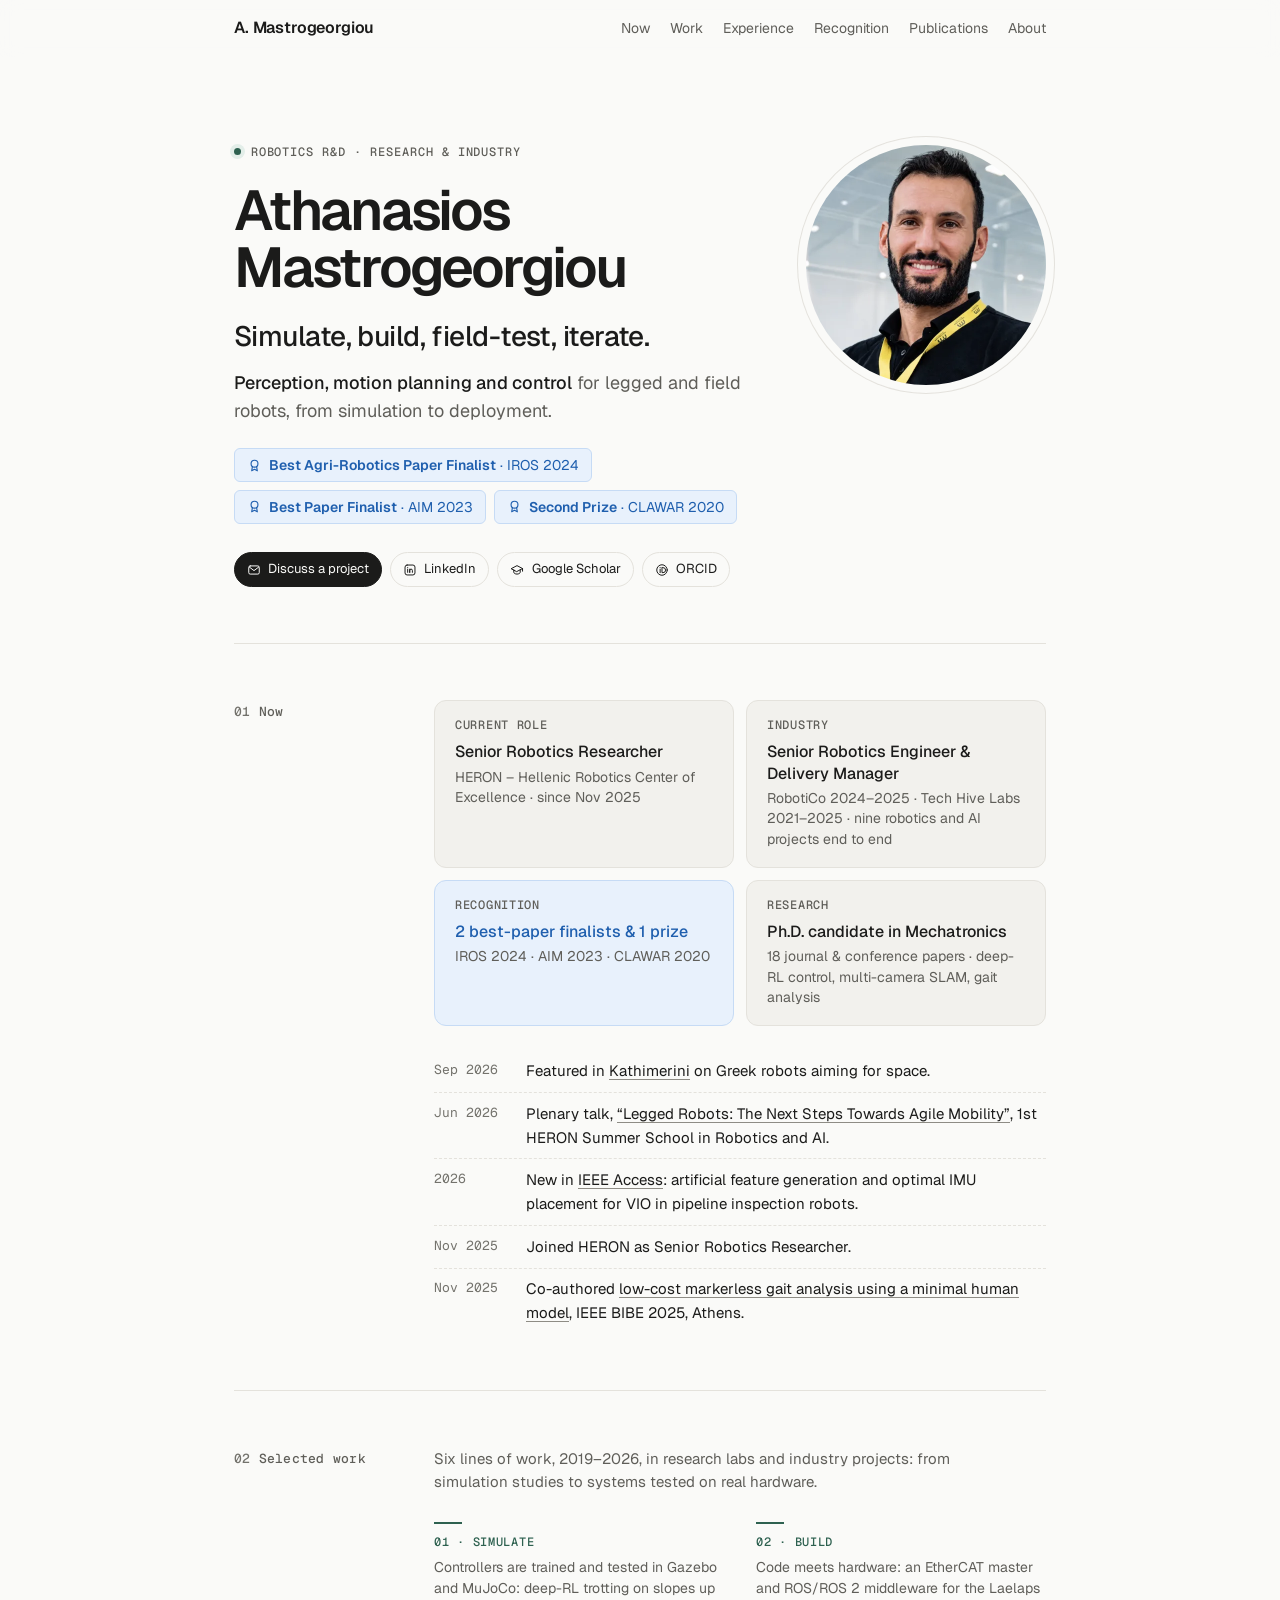
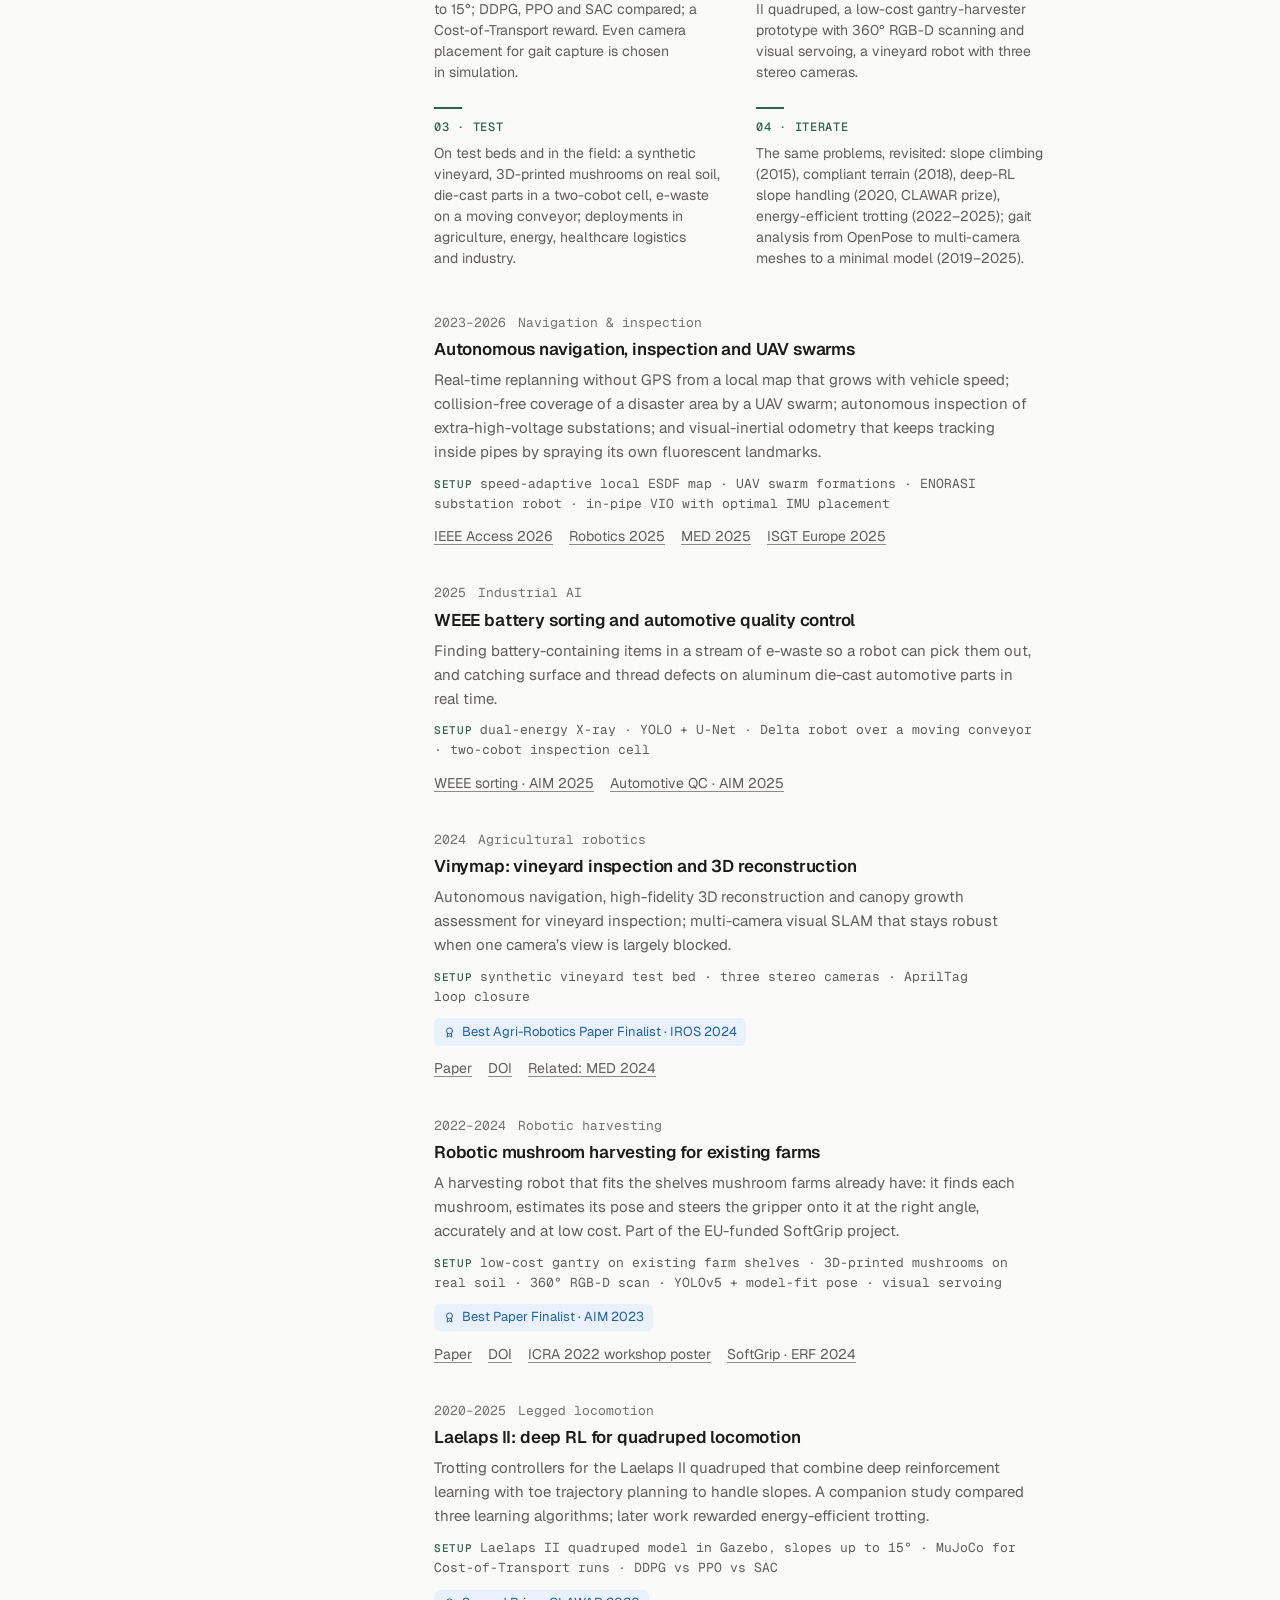
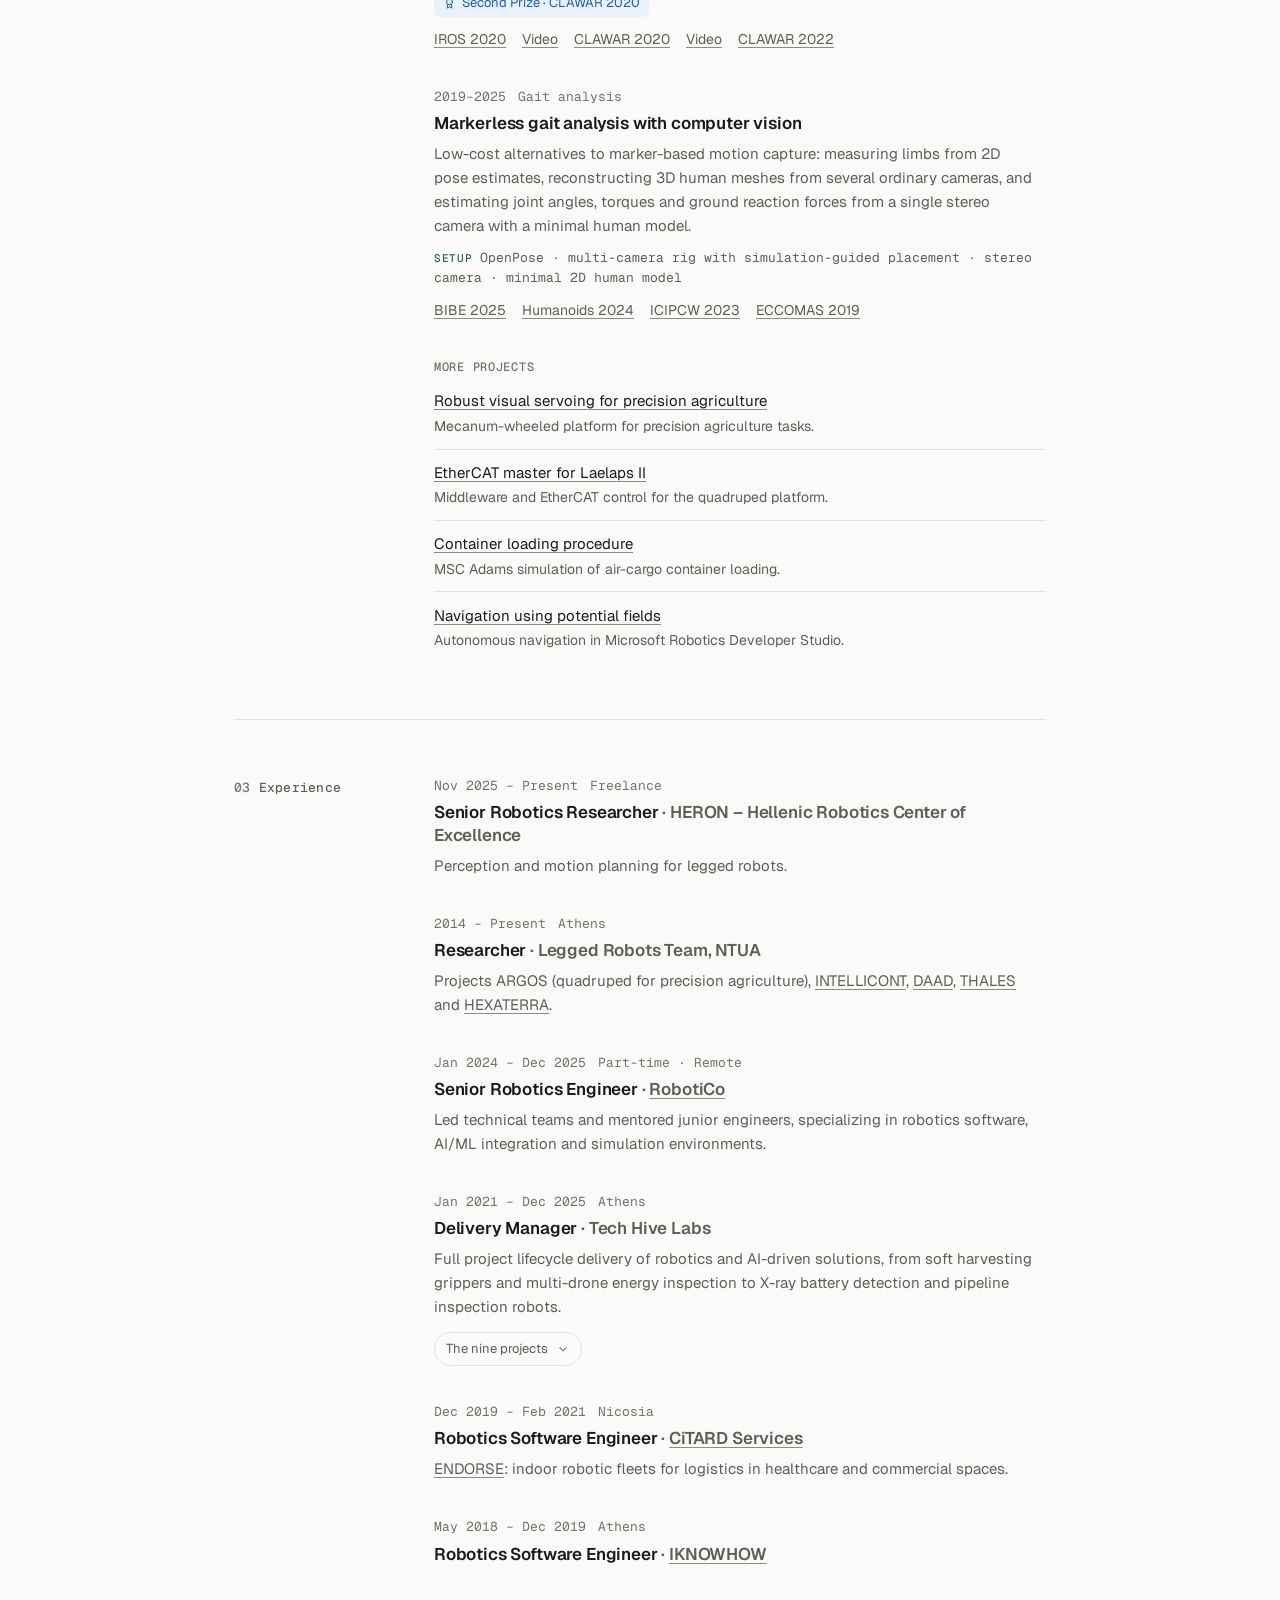
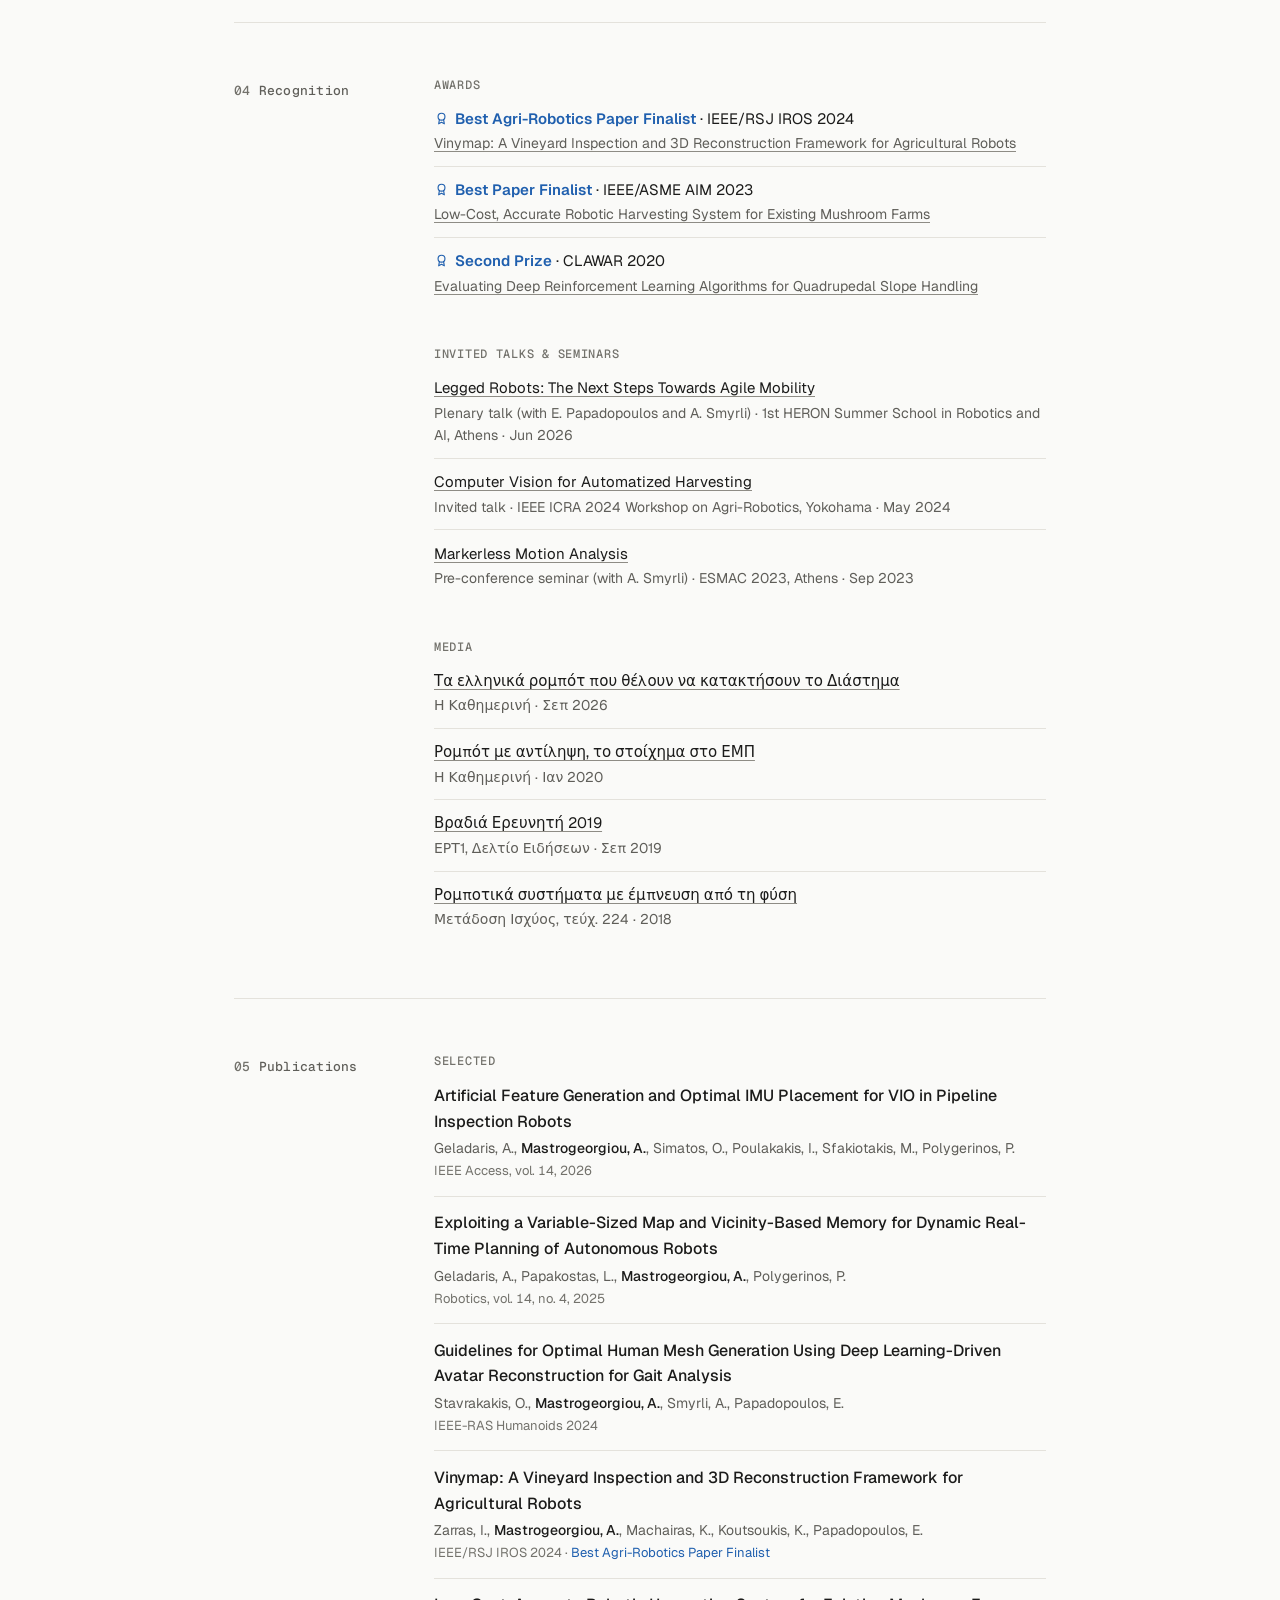
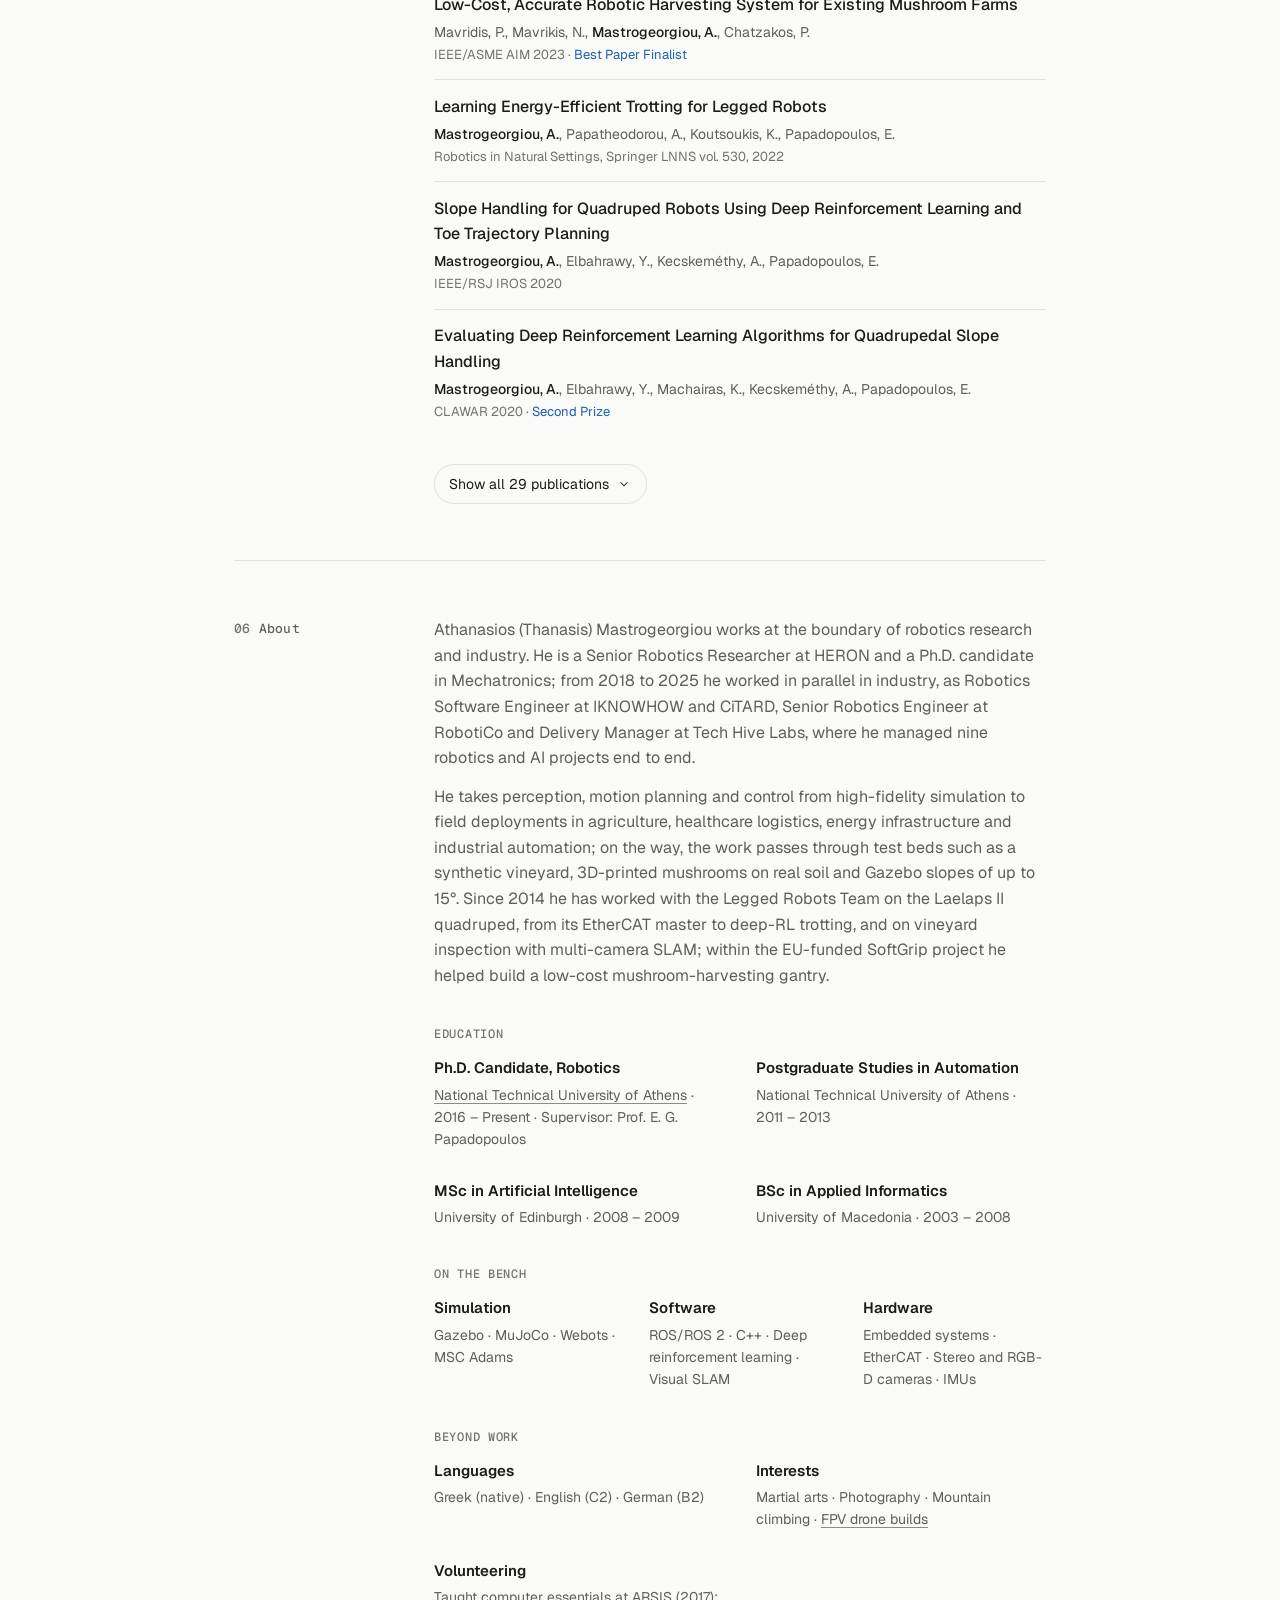
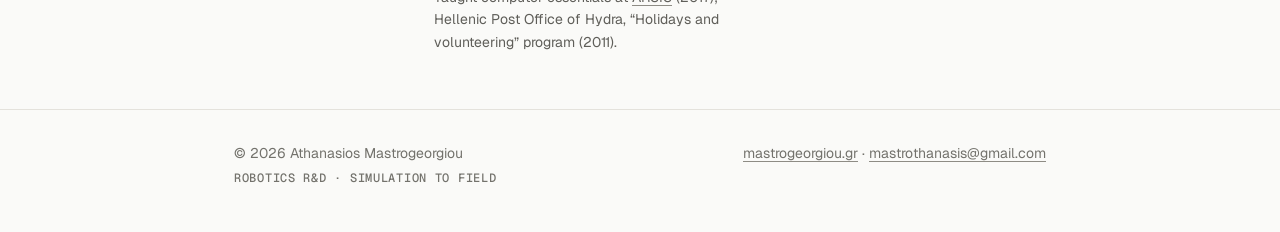
==== commit 37f80d77: "Shorten the lede to one line under the motto Co-Authored-By: Claude Fable 5.1 <noreply@anthropic.com" ====
--- a/index.html
+++ b/index.html
@@ -119,7 +119,7 @@
 		<div>
 			<p class="eyebrow"><span class="dot" aria-hidden="true"></span>Robotics R&amp;D · Research &amp; industry</p>
 			<h1>Athanasios<br>Mastrogeorgiou</h1>
-			<p class="lede"><strong class="method">Simulate, build, field-test, iterate.</strong> Robotics researcher who takes <strong>perception, motion planning and control</strong> from high-fidelity simulation to deployment, for legged and field robots: quadruped locomotion, and robots that harvest, inspect and sort for agriculture, energy and industry.</p>
+			<p class="lede"><strong class="method">Simulate, build, field-test, iterate.</strong> <strong>Perception, motion planning and control</strong> for legged and field robots, from simulation to deployment.</p>
 			<ul class="awards" role="list" aria-label="Awards">
 				<li><a href="#recognition"><svg aria-hidden="true"><use href="#i-award"/></svg><span><strong>Best Agri-Robotics Paper Finalist</strong>&nbsp;· IROS&nbsp;2024</span></a></li>
 				<li><a href="#recognition"><svg aria-hidden="true"><use href="#i-award"/></svg><span><strong>Best Paper Finalist</strong>&nbsp;· AIM&nbsp;2023</span></a></li>
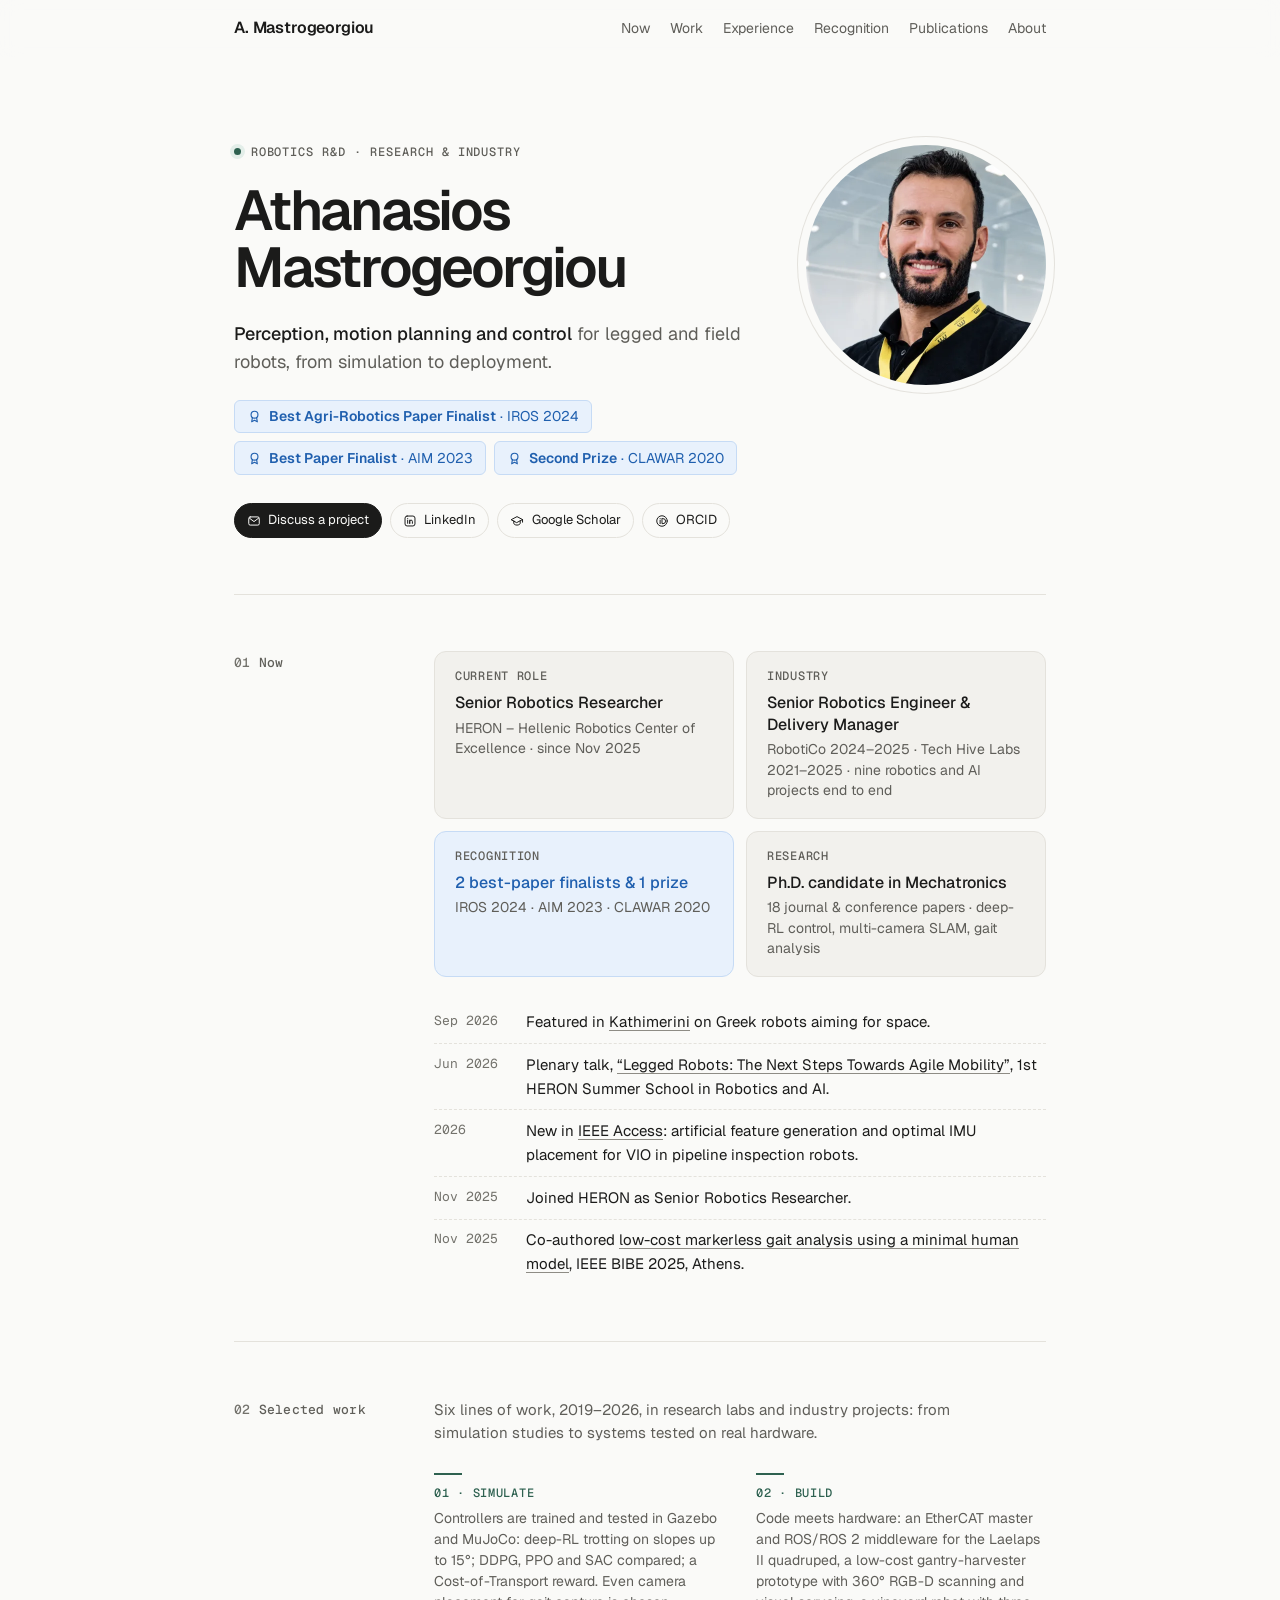
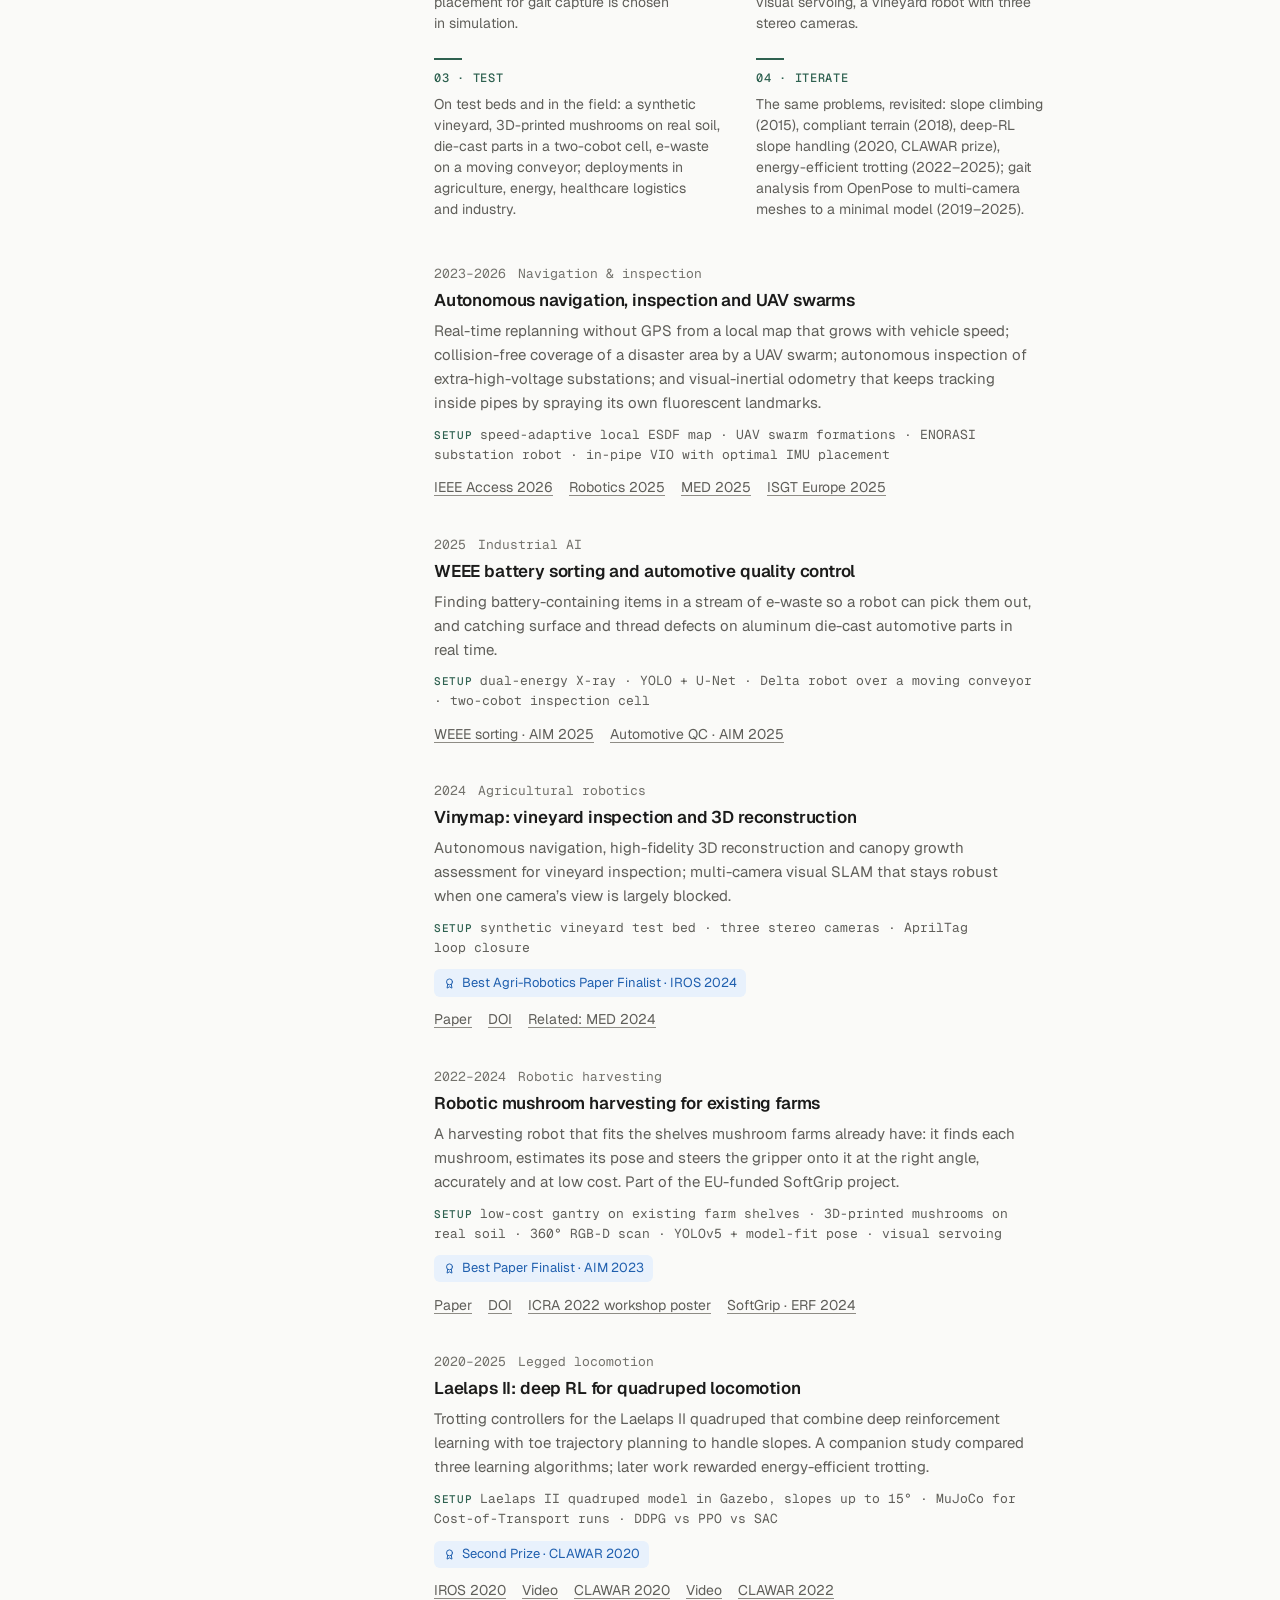
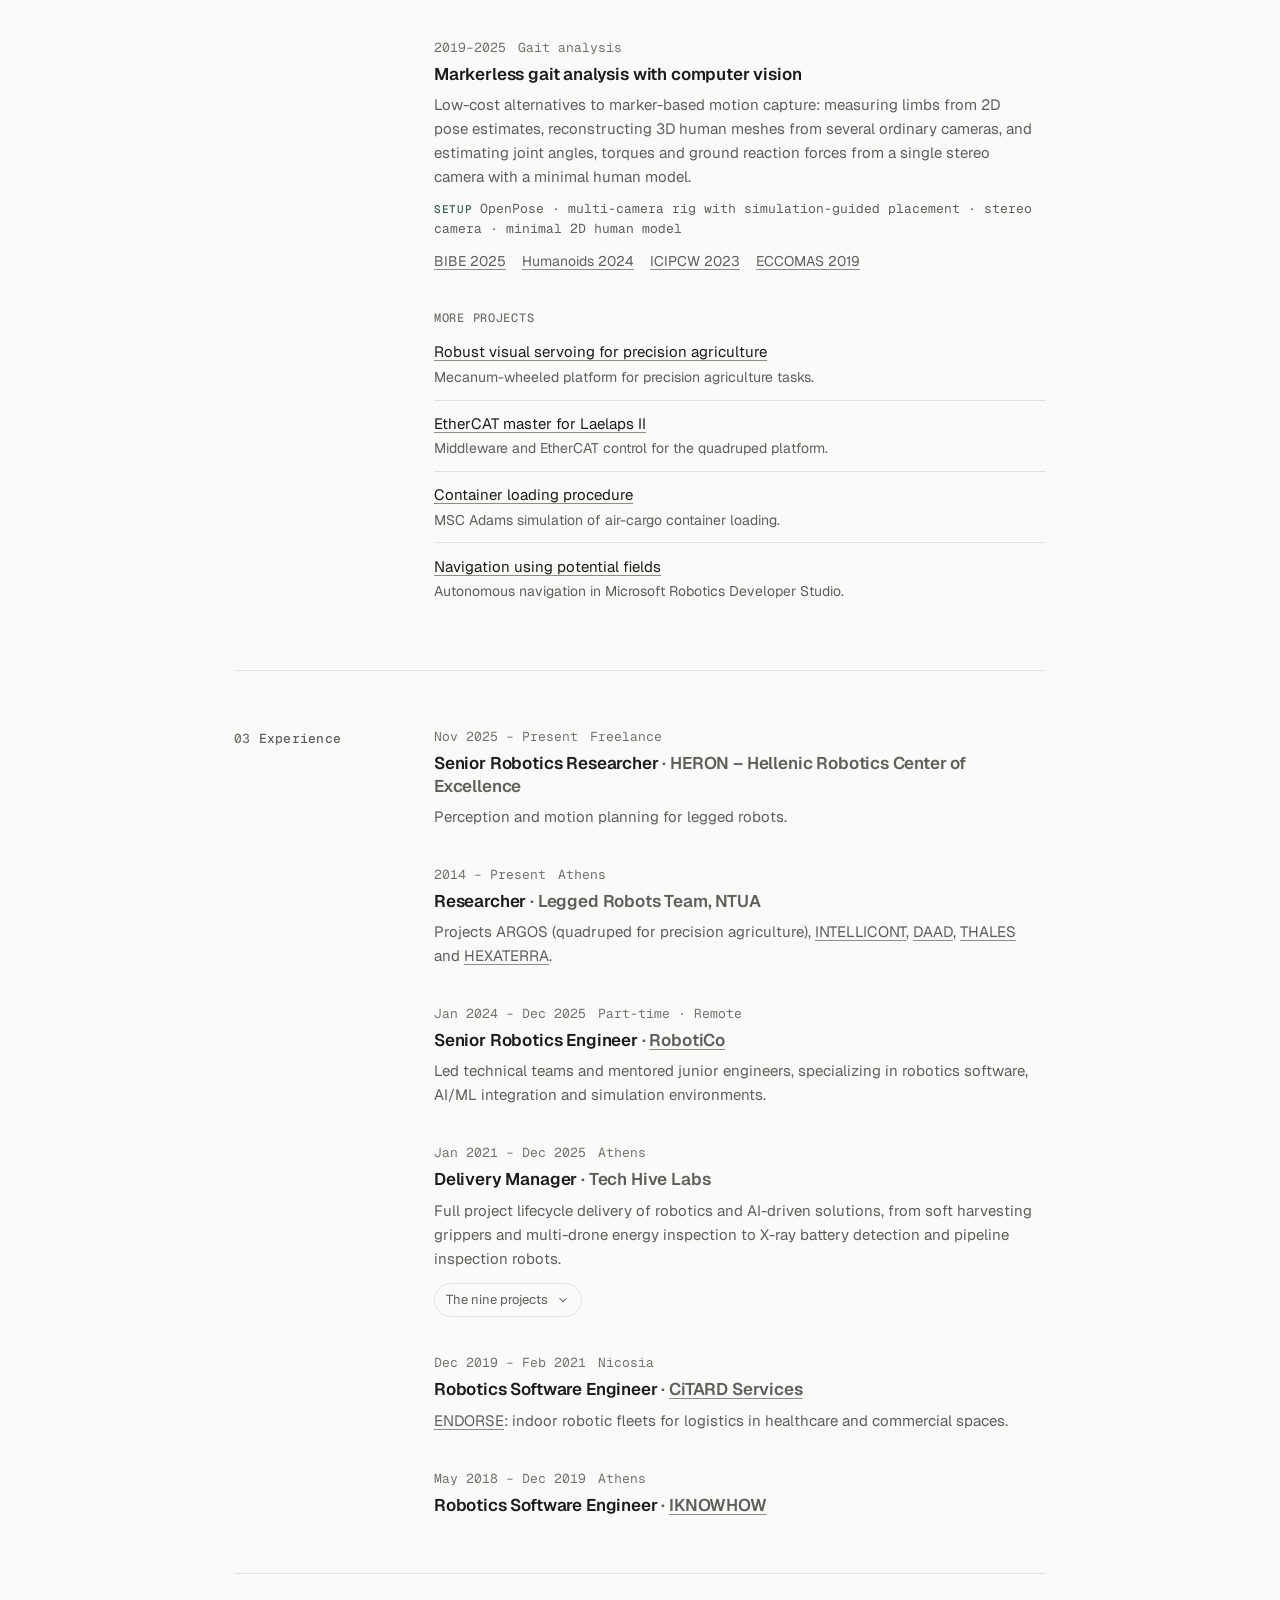
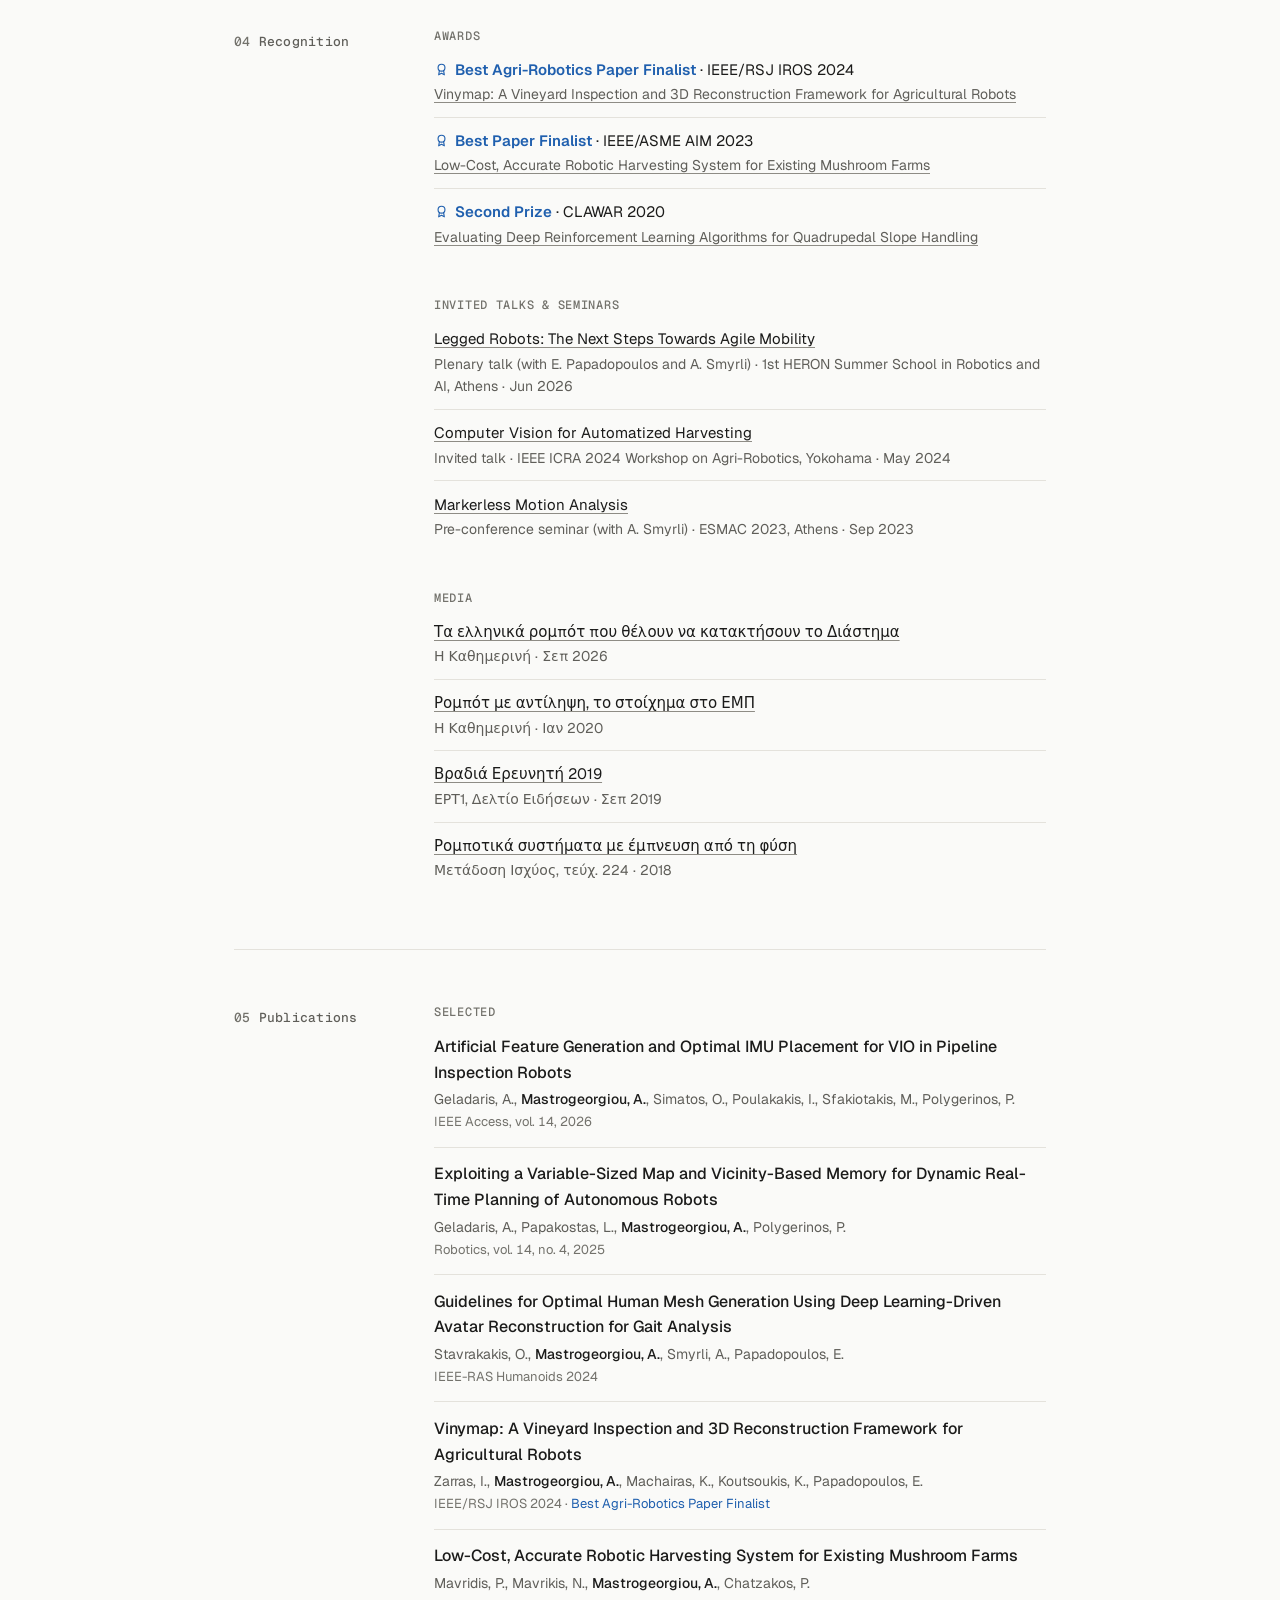
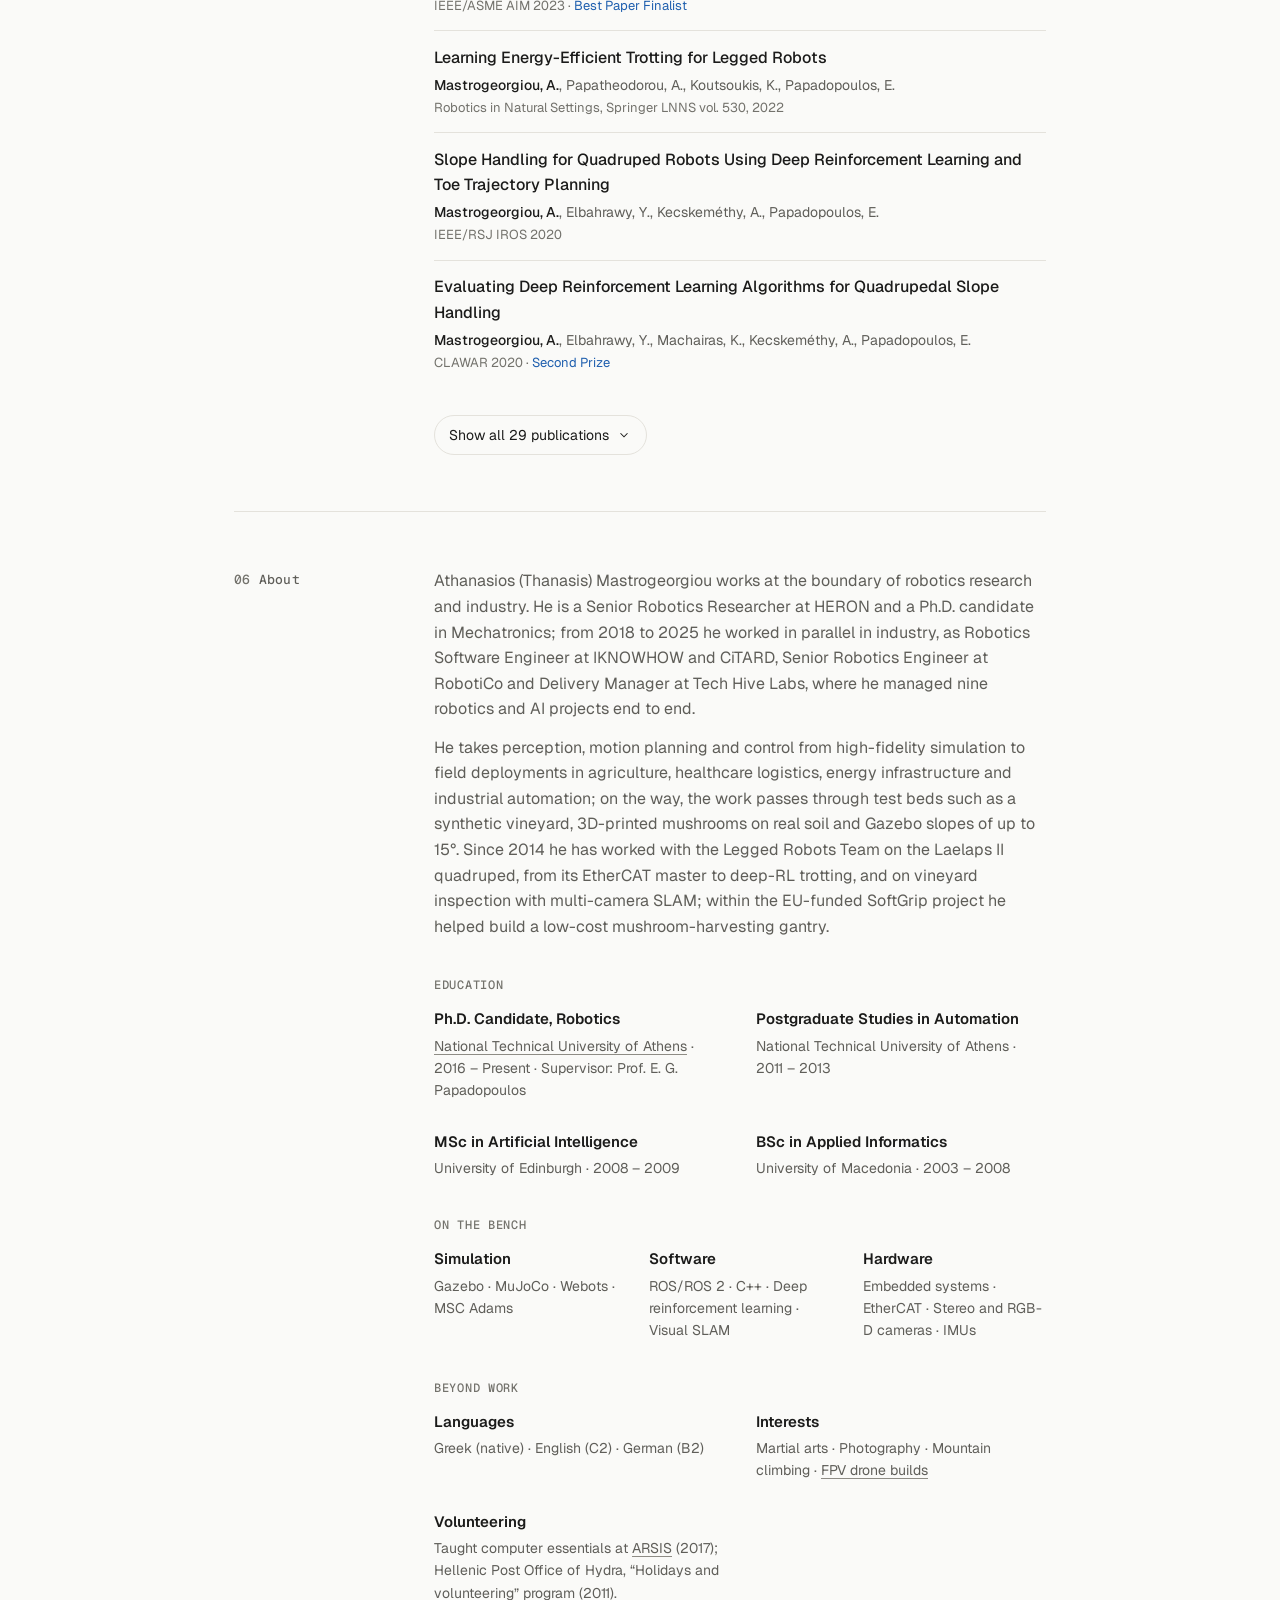
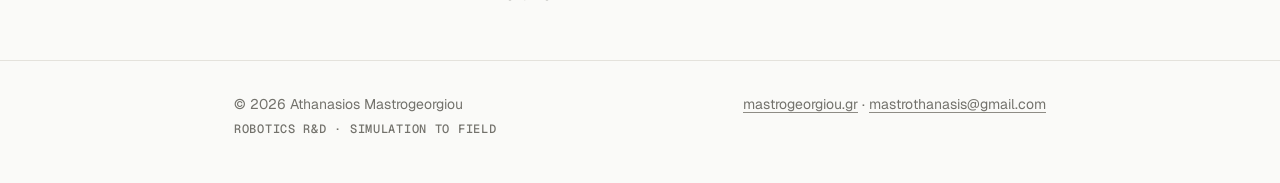
==== commit 6484e801: "Remove the motto line from the hero Co-Authored-By: Claude Fable 5.1 <noreply@anthropic.com>" ====
--- a/index.html
+++ b/index.html
@@ -119,7 +119,7 @@
 		<div>
 			<p class="eyebrow"><span class="dot" aria-hidden="true"></span>Robotics R&amp;D · Research &amp; industry</p>
 			<h1>Athanasios<br>Mastrogeorgiou</h1>
-			<p class="lede"><strong class="method">Simulate, build, field-test, iterate.</strong> <strong>Perception, motion planning and control</strong> for legged and field robots, from simulation to deployment.</p>
+			<p class="lede"><strong>Perception, motion planning and control</strong> for legged and field robots, from simulation to deployment.</p>
 			<ul class="awards" role="list" aria-label="Awards">
 				<li><a href="#recognition"><svg aria-hidden="true"><use href="#i-award"/></svg><span><strong>Best Agri-Robotics Paper Finalist</strong>&nbsp;· IROS&nbsp;2024</span></a></li>
 				<li><a href="#recognition"><svg aria-hidden="true"><use href="#i-award"/></svg><span><strong>Best Paper Finalist</strong>&nbsp;· AIM&nbsp;2023</span></a></li>
--- a/assets/style.css
+++ b/assets/style.css
@@ -88,7 +88,6 @@
 .intro h1 { font-size: clamp(2.4rem, 6vw, 3.5rem); line-height: 1.02; letter-spacing: -.04em; font-weight: 600; text-wrap: balance; }
 .intro .lede { margin-top: 1.5rem; font-size: 1.125rem; line-height: 1.55; color: var(--muted); max-width: 36em; text-wrap: pretty; }
 .intro .lede strong { color: var(--text); font-weight: 500; }
-.intro .lede .method { display: block; font-size: clamp(1.375rem, 1.2rem + .9vw, 1.75rem); line-height: 1.15; letter-spacing: -.02em; margin-bottom: .6em; }
 .intro picture { padding-top: .5rem; }
 .portrait {
   width: 240px; height: 240px; border-radius: 50%; object-fit: cover;
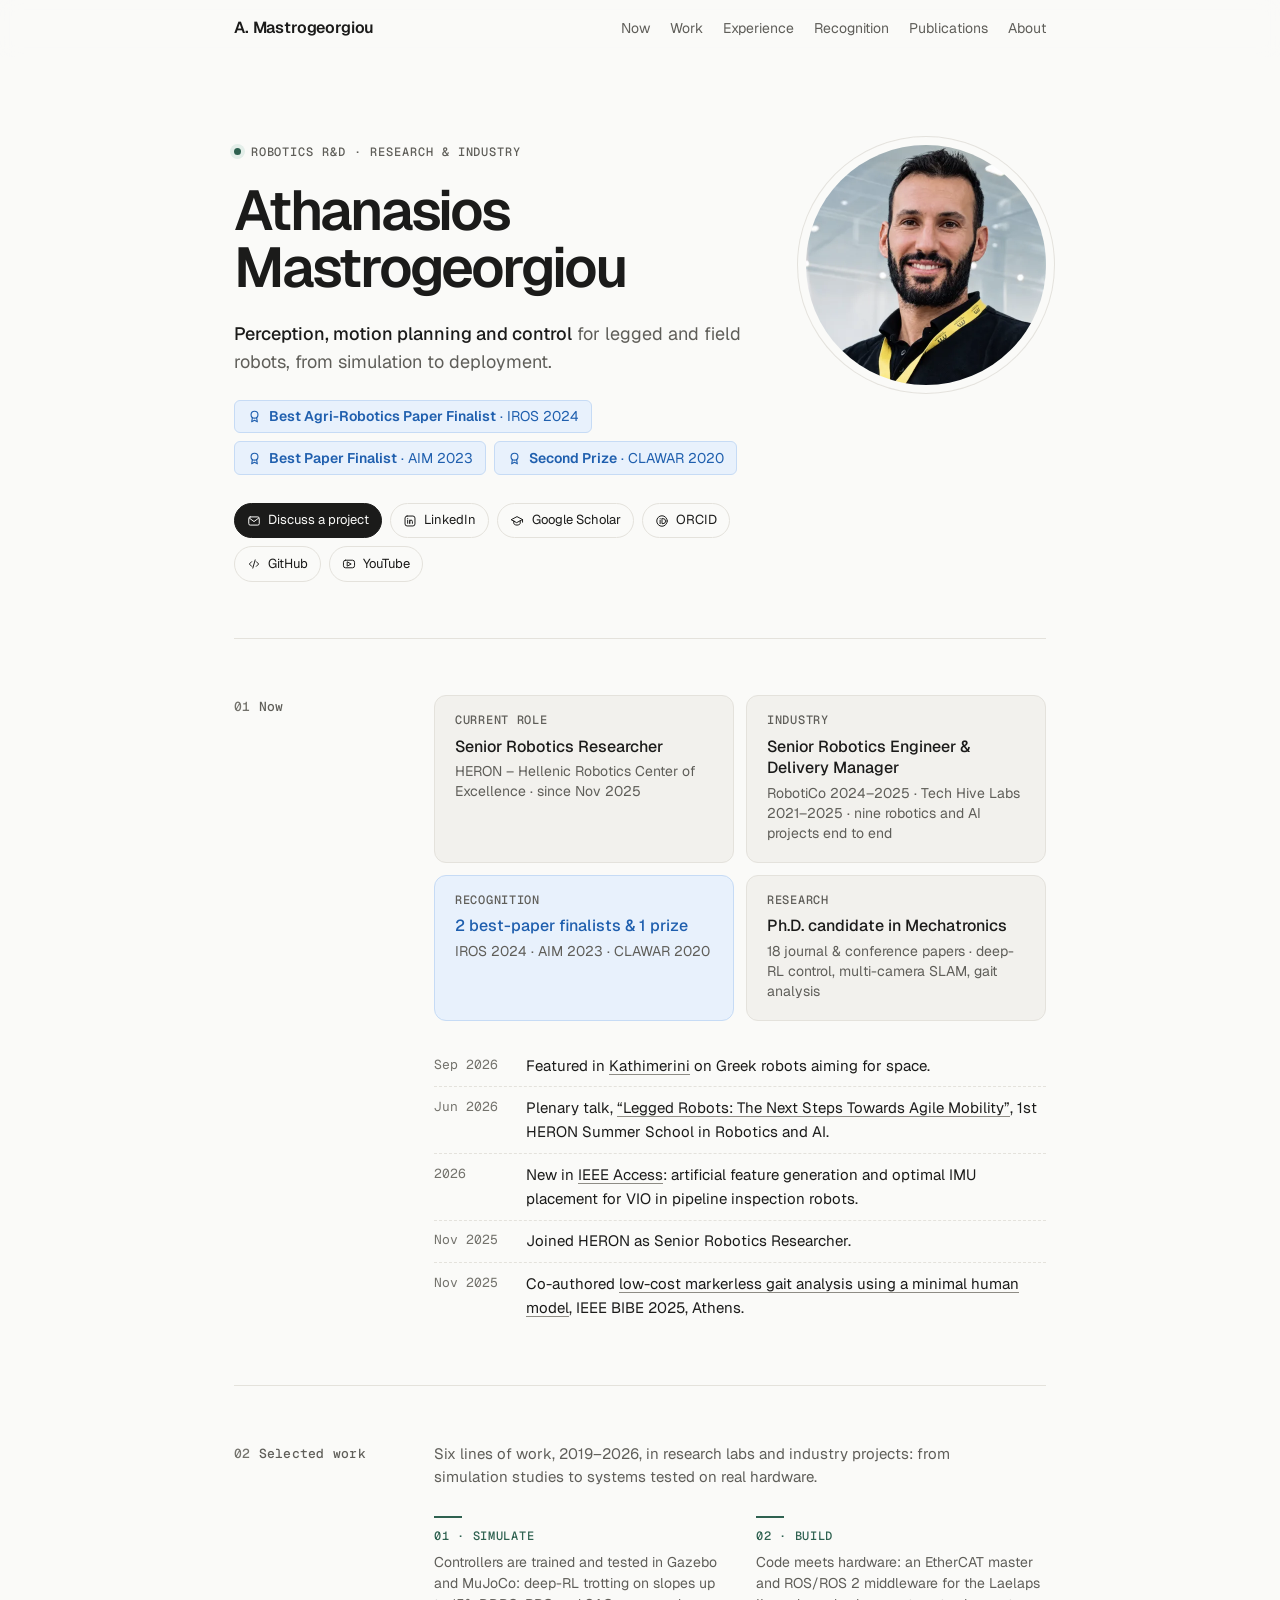
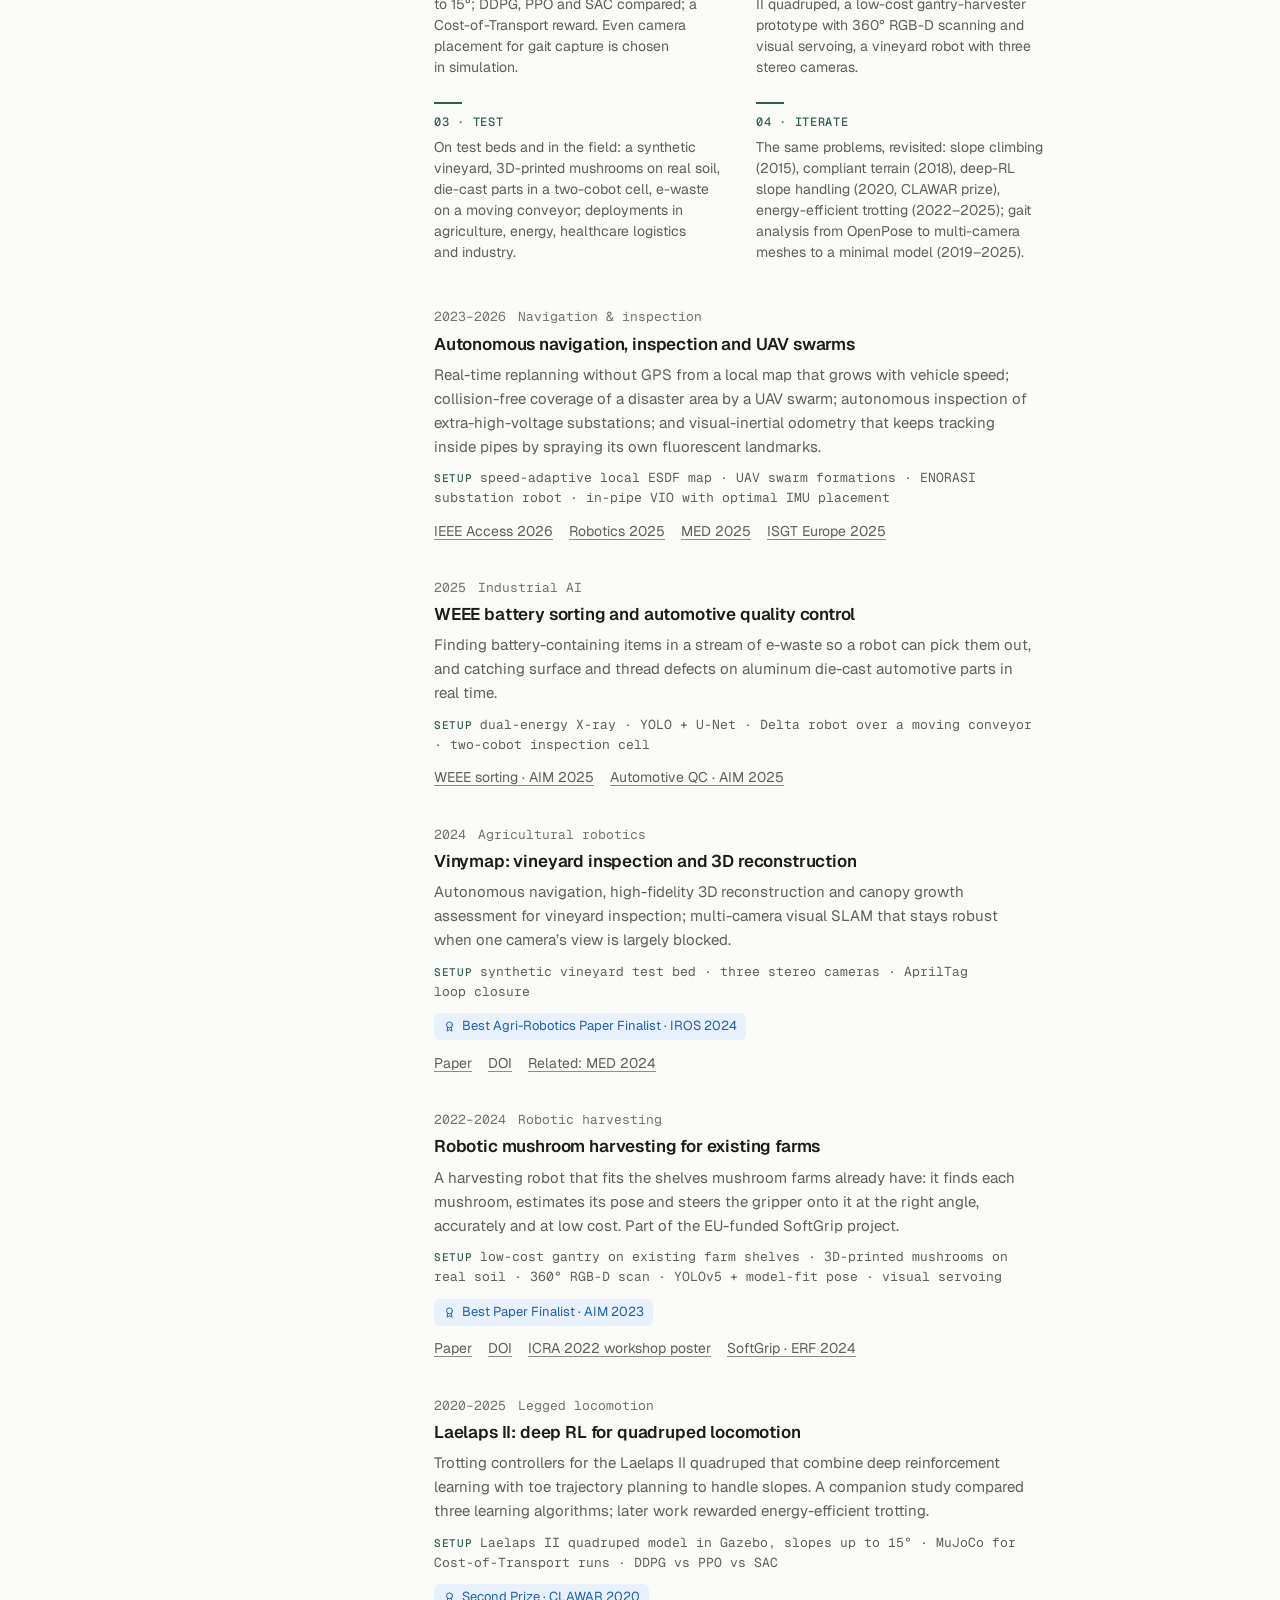
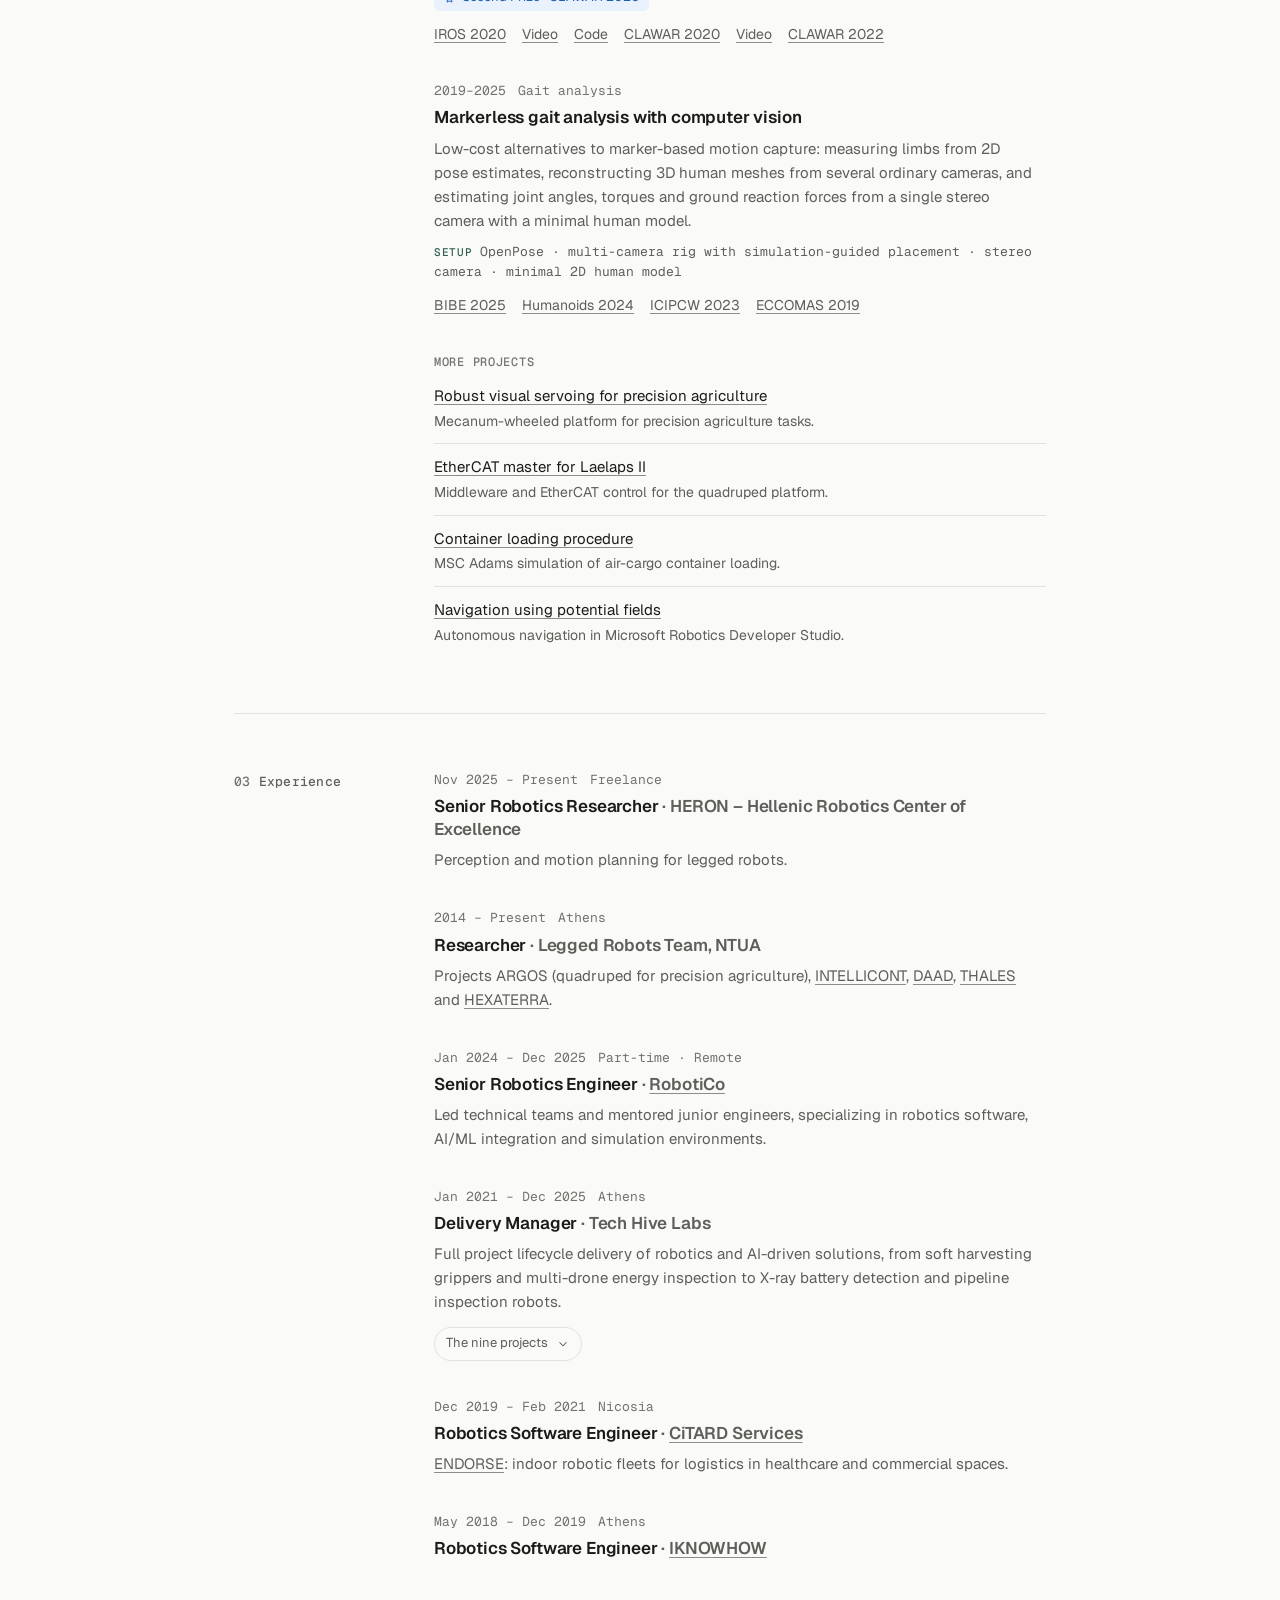
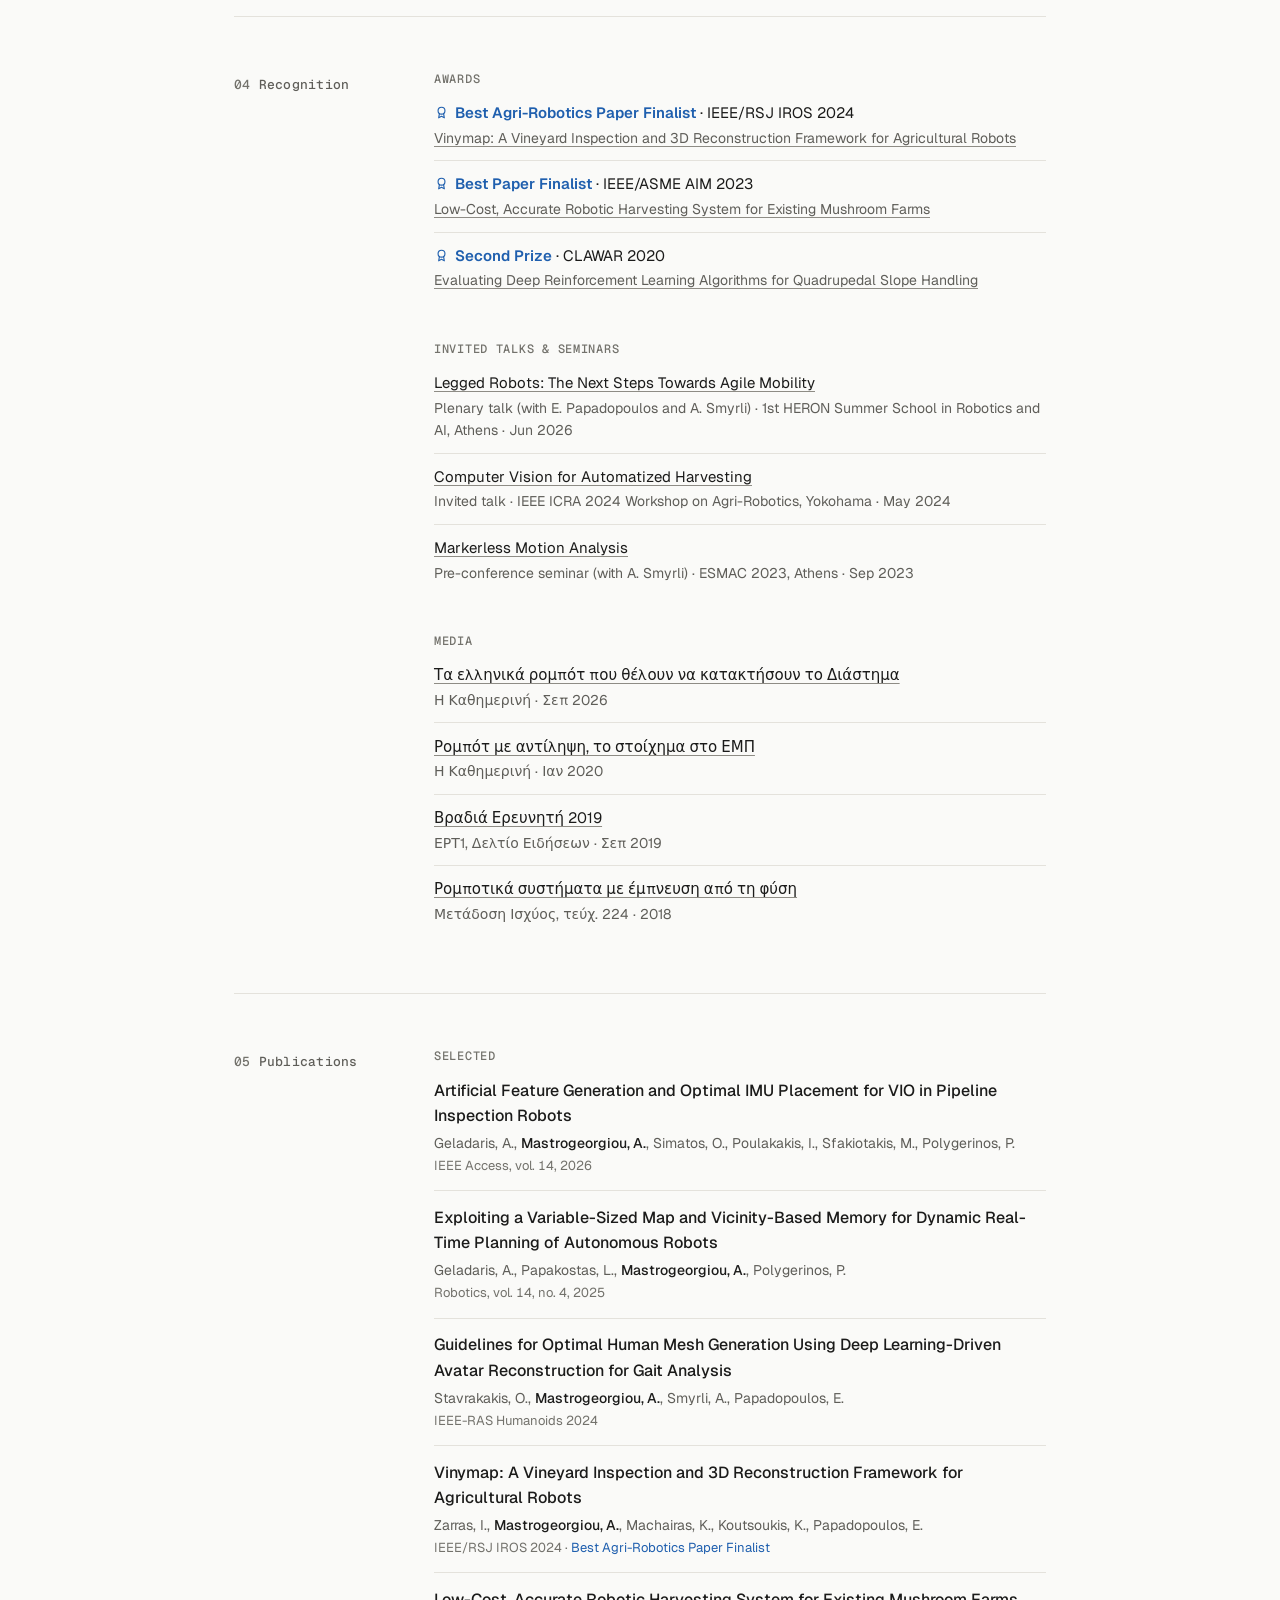
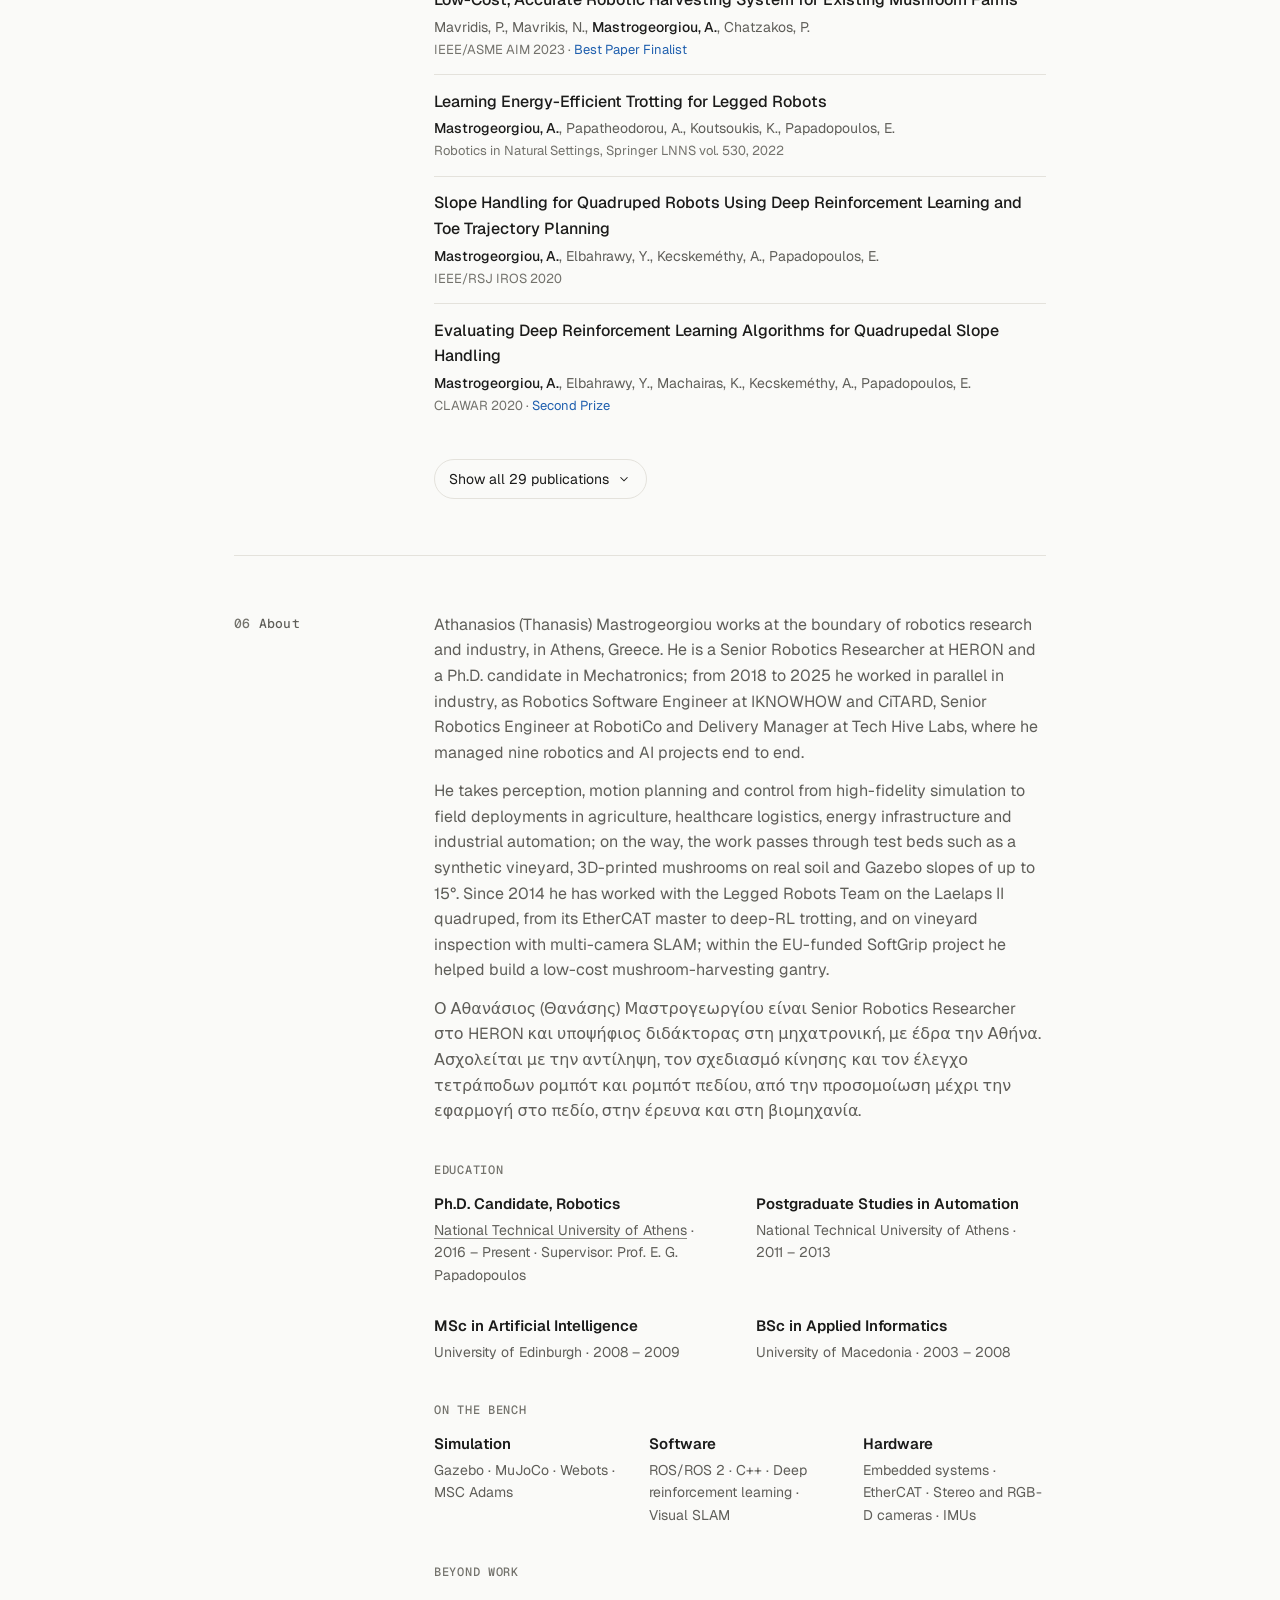
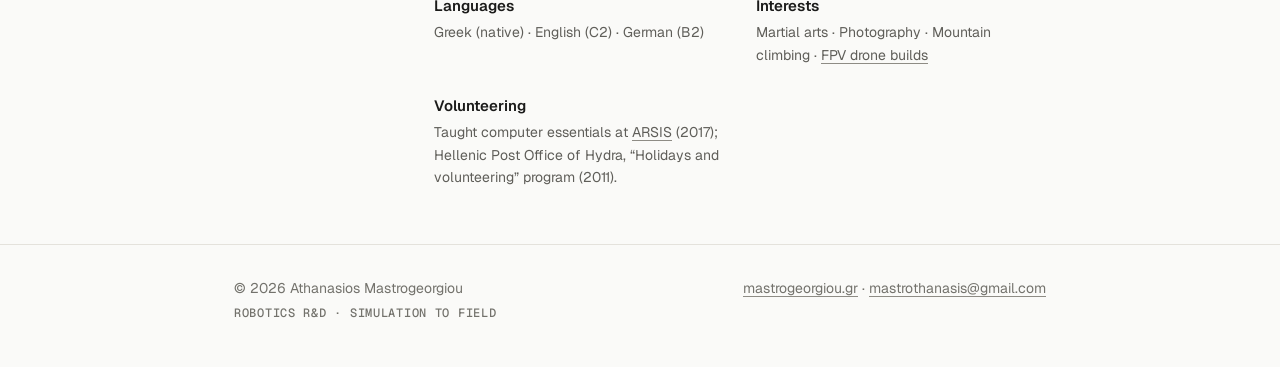
==== commit 05e8d544: "Add visibility batch: richer structured data, Greek line, code and video links - Merge the two JSON-" ====
--- a/index.html
+++ b/index.html
@@ -4,7 +4,7 @@
 	<meta charset="utf-8">
 	<meta name="viewport" content="width=device-width, initial-scale=1">
 	<title>Athanasios Mastrogeorgiou — Robotics R&amp;D, simulation to field</title>
-	<meta name="description" content="Athanasios Mastrogeorgiou: robot perception, planning and control from simulation to the field, in research and industry. Senior Robotics Researcher at HERON.">
+	<meta name="description" content="Athanasios Mastrogeorgiou, robotics researcher and engineer in Athens, Greece: perception, planning and control for legged and field robots, lab to field.">
 	<meta name="author" content="Athanasios Mastrogeorgiou">
 	<meta name="google-site-verification" content="UVL8eoiH9ClVKb3MD8ViUsMqmoFBZj9ao8wGdy-_my0">
 	<meta name="color-scheme" content="light dark">
@@ -15,63 +15,431 @@
 	<meta property="og:title" content="Athanasios Mastrogeorgiou — Robotics R&amp;D, simulation to field">
 	<meta property="og:description" content="Robotics R&amp;D from simulation to the field: perception, motion planning and control for legged and field robots.">
 	<meta property="og:url" content="https://mastrogeorgiou.gr/">
-	<meta property="og:image" content="https://mastrogeorgiou.gr/assets/img/portrait-960.jpg">
-	<meta property="og:image:width" content="960">
-	<meta property="og:image:height" content="960">
-	<meta property="og:image:alt" content="Portrait of Athanasios Mastrogeorgiou">
-	<meta name="twitter:card" content="summary">
+	<meta property="og:image" content="https://mastrogeorgiou.gr/assets/og-card.jpg">
+	<meta property="og:image:width" content="1200">
+	<meta property="og:image:height" content="630">
+	<meta property="og:image:alt" content="Athanasios Mastrogeorgiou — Robotics R&amp;D, simulation to field">
+	<meta name="twitter:card" content="summary_large_image">
 	<link rel="canonical" href="https://mastrogeorgiou.gr/">
 	<script type="application/ld+json">
 	{
 		"@context": "https://schema.org",
-		"@type": "ProfilePage",
-		"url": "https://mastrogeorgiou.gr/",
-		"mainEntity": {
-			"@type": "Person",
-			"@id": "https://mastrogeorgiou.gr/#person",
-			"name": "Athanasios Mastrogeorgiou",
-			"alternateName": ["Thanasis Mastrogeorgiou", "Αθανάσιος Μαστρογεωργίου"],
-			"url": "https://mastrogeorgiou.gr/",
-			"image": "https://mastrogeorgiou.gr/assets/img/portrait-960.jpg",
-			"email": "mailto:mastrothanasis@gmail.com",
-			"jobTitle": "Senior Robotics Researcher",
-			"description": "Senior Robotics Researcher at HERON and Ph.D. candidate in Mechatronics; formerly Senior Robotics Engineer at RobotiCo and Delivery Manager at Tech Hive Labs. Takes perception, motion planning and control for legged and field robots from high-fidelity simulation to field deployment in agriculture, healthcare logistics, energy infrastructure and industrial automation.",
-			"worksFor": {
-				"@type": "Organization",
-				"name": "HERON – Hellenic Robotics Center of Excellence",
-				"url": "https://heron-robotics-coe.eu/"
+		"@graph": [
+			{
+				"@type": "WebSite",
+				"@id": "https://mastrogeorgiou.gr/#website",
+				"name": "Athanasios Mastrogeorgiou",
+				"alternateName": [
+					"Thanasis Mastrogeorgiou",
+					"mastrogeorgiou.gr"
+				],
+				"url": "https://mastrogeorgiou.gr/",
+				"inLanguage": "en",
+				"about": {
+					"@id": "https://mastrogeorgiou.gr/#person"
+				},
+				"publisher": {
+					"@id": "https://mastrogeorgiou.gr/#person"
+				}
 			},
-			"affiliation": {
+			{
+				"@type": "ProfilePage",
+				"@id": "https://mastrogeorgiou.gr/#page",
+				"url": "https://mastrogeorgiou.gr/",
+				"isPartOf": {
+					"@id": "https://mastrogeorgiou.gr/#website"
+				},
+				"inLanguage": "en",
+				"dateCreated": "2014-04-02",
+				"dateModified": "2026-11-12",
+				"mainEntity": {
+					"@id": "https://mastrogeorgiou.gr/#person"
+				}
+			},
+			{
+				"@type": "Person",
+				"@id": "https://mastrogeorgiou.gr/#person",
+				"name": "Athanasios Mastrogeorgiou",
+				"givenName": "Athanasios",
+				"familyName": "Mastrogeorgiou",
+				"alternateName": [
+					"Thanasis Mastrogeorgiou",
+					"Thanassis Mastrogeorgiou",
+					"Athanasios S. Mastrogeorgiou",
+					"A. S. Mastrogeorgiou",
+					"Αθανάσιος Μαστρογεωργίου",
+					"Θανάσης Μαστρογεωργίου"
+				],
+				"url": "https://mastrogeorgiou.gr/",
+				"image": {
+					"@type": "ImageObject",
+					"url": "https://mastrogeorgiou.gr/assets/img/portrait-960.jpg",
+					"contentUrl": "https://mastrogeorgiou.gr/assets/img/portrait-960.jpg",
+					"width": 960,
+					"height": 960,
+					"caption": "Portrait of Athanasios Mastrogeorgiou"
+				},
+				"email": "mailto:mastrothanasis@gmail.com",
+				"identifier": {
+					"@type": "PropertyValue",
+					"propertyID": "ORCID",
+					"value": "0000-0002-2910-3930",
+					"url": "https://orcid.org/0000-0002-2910-3930"
+				},
+				"jobTitle": "Senior Robotics Researcher",
+				"hasOccupation": [
+					{
+						"@type": "Occupation",
+						"name": "Robotics Researcher"
+					},
+					{
+						"@type": "Occupation",
+						"name": "Robotics Engineer"
+					}
+				],
+				"description": "Senior Robotics Researcher at HERON and Ph.D. candidate in Mechatronics; formerly Senior Robotics Engineer at RobotiCo and Delivery Manager at Tech Hive Labs. Takes perception, motion planning and control for legged and field robots from high-fidelity simulation to field deployment in agriculture, healthcare logistics, energy infrastructure and industrial automation.",
+				"worksFor": {
+					"@type": "Organization",
+					"name": "HERON – Hellenic Robotics Center of Excellence",
+					"@id": "https://heron-robotics-coe.eu/#organization",
+					"url": "https://heron-robotics-coe.eu/"
+				},
+				"affiliation": {
+					"@id": "https://www.ntua.gr/#organization"
+				},
+				"alumniOf": [
+					{
+						"@id": "https://www.ntua.gr/#organization"
+					},
+					{
+						"@id": "https://www.ed.ac.uk/#organization"
+					},
+					{
+						"@id": "https://www.uom.gr/#organization"
+					}
+				],
+				"hasCredential": [
+					{
+						"@type": "EducationalOccupationalCredential",
+						"name": "Postgraduate Studies in Automation",
+						"credentialCategory": "degree",
+						"recognizedBy": {
+							"@id": "https://www.ntua.gr/#organization"
+						},
+						"dateCreated": "2013"
+					},
+					{
+						"@type": "EducationalOccupationalCredential",
+						"name": "MSc in Artificial Intelligence",
+						"credentialCategory": "degree",
+						"recognizedBy": {
+							"@id": "https://www.ed.ac.uk/#organization"
+						},
+						"dateCreated": "2009"
+					},
+					{
+						"@type": "EducationalOccupationalCredential",
+						"name": "BSc in Applied Informatics",
+						"credentialCategory": "degree",
+						"recognizedBy": {
+							"@id": "https://www.uom.gr/#organization"
+						},
+						"dateCreated": "2008"
+					}
+				],
+				"award": [
+					"Best Agri-Robotics Paper Finalist, IEEE/RSJ IROS 2024",
+					"Best Paper Finalist, IEEE/ASME AIM 2023",
+					"Second Prize, CLAWAR 2020"
+				],
+				"homeLocation": {
+					"@type": "Place",
+					"address": {
+						"@type": "PostalAddress",
+						"addressLocality": "Athens",
+						"addressCountry": "GR"
+					}
+				},
+				"knowsLanguage": [
+					"el",
+					"en"
+				],
+				"knowsAbout": [
+					"Legged robots",
+					"Quadruped locomotion",
+					"Robot perception",
+					"Motion planning",
+					"Robot control",
+					"Deep reinforcement learning",
+					"Visual SLAM",
+					"Agricultural robotics",
+					"Field robotics",
+					"Inspection robots",
+					"Robot simulation",
+					"ROS"
+				],
+				"performerIn": [
+					{
+						"@type": "Event",
+						"name": "Legged Robots: The Next Steps Towards Agile Mobility",
+						"startDate": "2026-06",
+						"location": {
+							"@type": "Place",
+							"name": "Athens",
+							"address": {
+								"@type": "PostalAddress",
+								"addressLocality": "Athens",
+								"addressCountry": "GR"
+							}
+						},
+						"url": "https://heron-robotics-coe.eu/1st-summer-school-in-robotics-and-ai/",
+						"performer": {
+							"@id": "https://mastrogeorgiou.gr/#person"
+						},
+						"description": "Plenary talk, 1st HERON Summer School in Robotics and AI"
+					},
+					{
+						"@type": "Event",
+						"name": "Computer Vision for Automatized Harvesting",
+						"startDate": "2024-05",
+						"location": {
+							"@type": "Place",
+							"name": "Yokohama",
+							"address": {
+								"@type": "PostalAddress",
+								"addressLocality": "Yokohama",
+								"addressCountry": "JP"
+							}
+						},
+						"url": "https://www.santannapisa.it/en/icra-2024-workshop-agri-robotics",
+						"performer": {
+							"@id": "https://mastrogeorgiou.gr/#person"
+						},
+						"description": "Invited talk, IEEE ICRA 2024 Workshop on Agri-Robotics"
+					},
+					{
+						"@type": "Event",
+						"name": "Markerless Motion Analysis",
+						"startDate": "2023-09",
+						"location": {
+							"@type": "Place",
+							"name": "Athens",
+							"address": {
+								"@type": "PostalAddress",
+								"addressLocality": "Athens",
+								"addressCountry": "GR"
+							}
+						},
+						"url": "https://web.archive.org/web/20231004165451/https://www.esmac2023.org/pre-conference-seminars/",
+						"performer": {
+							"@id": "https://mastrogeorgiou.gr/#person"
+						},
+						"description": "Pre-conference seminar, ESMAC 2023 pre-conference seminar"
+					}
+				],
+				"subjectOf": [
+					{
+						"@type": "NewsArticle",
+						"headline": "Τα ελληνικά ρομπότ που θέλουν να κατακτήσουν το Διάστημα",
+						"url": "https://www.kathimerini.gr/economy/business/564454018/ta-ellinika-rompot-poy-theloyn-na-kataktisoyn-to-diastima/",
+						"datePublished": "2026-09",
+						"inLanguage": "el",
+						"publisher": {
+							"@type": "Organization",
+							"name": "Η Καθημερινή",
+							"url": "https://www.kathimerini.gr/"
+						}
+					},
+					{
+						"@type": "NewsArticle",
+						"headline": "Ρομπότ με αντίληψη, το στοίχημα στο ΕΜΠ",
+						"url": "https://www.kathimerini.gr/society/1061170/rompot-me-antilipsi-to-stoichima-sto-emp/",
+						"datePublished": "2020-01",
+						"inLanguage": "el",
+						"publisher": {
+							"@type": "Organization",
+							"name": "Η Καθημερινή",
+							"url": "https://www.kathimerini.gr/"
+						}
+					}
+				],
+				"sameAs": [
+					"https://www.linkedin.com/in/mastrogeorgiou",
+					"https://scholar.google.com/citations?user=yvxz7GUAAAAJ",
+					"https://orcid.org/0000-0002-2910-3930",
+					"https://github.com/mastns",
+					"https://www.researchgate.net/profile/Athanasios-Mastrogeorgiou",
+					"https://www.semanticscholar.org/author/Athanasios-S.-Mastrogeorgiou/1572221899",
+					"https://dblp.org/pid/285/2992.html",
+					"https://ieeexplore.ieee.org/author/37088688942",
+					"https://www.scopus.com/authid/detail.uri?authorId=57219112598",
+					"https://openalex.org/A5090225834",
+					"https://arxiv.org/a/0000-0002-2910-3930.html",
+					"https://www.youtube.com/@mastrogeorgiou"
+				]
+			},
+			{
 				"@type": "CollegeOrUniversity",
 				"name": "National Technical University of Athens",
-				"url": "https://www.ntua.gr/"
+				"@id": "https://www.ntua.gr/#organization",
+				"url": "https://www.ntua.gr/",
+				"sameAs": [
+					"https://www.wikidata.org/wiki/Q1640726",
+					"https://ror.org/03cx6bg69"
+				]
 			},
-			"alumniOf": [
-				{ "@type": "CollegeOrUniversity", "name": "National Technical University of Athens" },
-				{ "@type": "CollegeOrUniversity", "name": "University of Edinburgh" },
-				{ "@type": "CollegeOrUniversity", "name": "University of Macedonia" }
-			],
-			"knowsAbout": ["Legged robots", "Robot perception", "Motion planning", "Deep reinforcement learning", "Visual SLAM", "Agricultural robotics", "Inspection robots", "Robot simulation", "ROS"],
-			"sameAs": [
-				"https://mastns.github.io/",
-				"https://www.linkedin.com/in/mastrogeorgiou",
-				"https://scholar.google.com/citations?user=yvxz7GUAAAAJ",
-				"https://orcid.org/0000-0002-2910-3930",
-				"https://github.com/mastns"
-			]
-		}
+			{
+				"@type": "CollegeOrUniversity",
+				"name": "University of Edinburgh",
+				"@id": "https://www.ed.ac.uk/#organization",
+				"url": "https://www.ed.ac.uk/",
+				"sameAs": [
+					"https://www.wikidata.org/wiki/Q160302",
+					"https://ror.org/01nrxwf90"
+				]
+			},
+			{
+				"@type": "CollegeOrUniversity",
+				"name": "University of Macedonia",
+				"@id": "https://www.uom.gr/#organization",
+				"url": "https://www.uom.gr/",
+				"sameAs": [
+					"https://www.wikidata.org/wiki/Q1637117",
+					"https://ror.org/05fg6gr82"
+				]
+			},
+			{
+				"@type": "ScholarlyArticle",
+				"@id": "https://doi.org/10.1109/IROS58592.2024.10801409",
+				"headline": "Vinymap: A Vineyard Inspection and 3D Reconstruction Framework for Agricultural Robots",
+				"author": [
+					{
+						"@type": "Person",
+						"name": "I. Zarras"
+					},
+					{
+						"@id": "https://mastrogeorgiou.gr/#person"
+					},
+					{
+						"@type": "Person",
+						"name": "K. Machairas"
+					},
+					{
+						"@type": "Person",
+						"name": "K. Koutsoukis"
+					},
+					{
+						"@type": "Person",
+						"name": "E. Papadopoulos"
+					}
+				],
+				"datePublished": "2024",
+				"isPartOf": {
+					"@type": "CreativeWork",
+					"name": "IEEE/RSJ International Conference on Intelligent Robots and Systems (IROS) 2024"
+				},
+				"publisher": {
+					"@type": "Organization",
+					"name": "IEEE"
+				},
+				"identifier": {
+					"@type": "PropertyValue",
+					"propertyID": "DOI",
+					"value": "10.1109/IROS58592.2024.10801409"
+				},
+				"sameAs": "https://doi.org/10.1109/IROS58592.2024.10801409",
+				"url": "https://nereus.mech.ntua.gr/pdf_ps/IROS24_2447.pdf",
+				"award": "Best Agri-Robotics Paper Finalist, IEEE/RSJ IROS 2024",
+				"inLanguage": "en"
+			},
+			{
+				"@type": "ScholarlyArticle",
+				"@id": "https://doi.org/10.1109/AIM46323.2023.10196219",
+				"headline": "Low-Cost, Accurate Robotic Harvesting System for Existing Mushroom Farms",
+				"author": [
+					{
+						"@type": "Person",
+						"name": "P. Mavridis"
+					},
+					{
+						"@type": "Person",
+						"name": "N. Mavrikis"
+					},
+					{
+						"@id": "https://mastrogeorgiou.gr/#person"
+					},
+					{
+						"@type": "Person",
+						"name": "P. Chatzakos"
+					}
+				],
+				"datePublished": "2023",
+				"isPartOf": {
+					"@type": "CreativeWork",
+					"name": "IEEE/ASME International Conference on Advanced Intelligent Mechatronics (AIM) 2023"
+				},
+				"publisher": {
+					"@type": "Organization",
+					"name": "IEEE"
+				},
+				"identifier": {
+					"@type": "PropertyValue",
+					"propertyID": "DOI",
+					"value": "10.1109/AIM46323.2023.10196219"
+				},
+				"sameAs": "https://doi.org/10.1109/AIM46323.2023.10196219",
+				"url": "https://doi.org/10.1109/AIM46323.2023.10196219",
+				"award": "Best Paper Finalist, IEEE/ASME AIM 2023",
+				"inLanguage": "en"
+			},
+			{
+				"@type": "ScholarlyArticle",
+				"@id": "https://doi.org/10.13180/clawar.2020.24-26.08.58",
+				"headline": "Evaluating Deep Reinforcement Learning Algorithms for Quadrupedal Slope Handling",
+				"author": [
+					{
+						"@id": "https://mastrogeorgiou.gr/#person"
+					},
+					{
+						"@type": "Person",
+						"name": "Y. Elbahrawy"
+					},
+					{
+						"@type": "Person",
+						"name": "K. Machairas"
+					},
+					{
+						"@type": "Person",
+						"name": "A. Kecskeméthy"
+					},
+					{
+						"@type": "Person",
+						"name": "E. Papadopoulos"
+					}
+				],
+				"datePublished": "2020",
+				"isPartOf": {
+					"@type": "CreativeWork",
+					"name": "CLAWAR 2020"
+				},
+				"identifier": {
+					"@type": "PropertyValue",
+					"propertyID": "DOI",
+					"value": "10.13180/clawar.2020.24-26.08.58"
+				},
+				"sameAs": "https://doi.org/10.13180/clawar.2020.24-26.08.58",
+				"url": "https://nereus.mech.ntua.gr/pdf_ps/CLAWAR20.pdf",
+				"award": "Second Prize, CLAWAR 2020",
+				"inLanguage": "en"
+			}
+		]
 	}
 	</script>
-	<script type="application/ld+json">
-	{
-		"@context": "https://schema.org",
-		"@type": "WebSite",
-		"name": "Athanasios Mastrogeorgiou",
-		"alternateName": ["Thanasis Mastrogeorgiou", "mastrogeorgiou.gr"],
-		"url": "https://mastrogeorgiou.gr/"
-	}
-	</script>
-	<link rel="icon" href="favicon.ico">
+	<link rel="icon" href="favicon.ico" sizes="32x32">
+	<link rel="icon" href="assets/icon.svg" type="image/svg+xml">
+	<link rel="icon" href="assets/icon-96.png" type="image/png" sizes="96x96">
+	<link rel="apple-touch-icon" href="assets/apple-touch-icon.png">
+	<link rel="manifest" href="site.webmanifest">
 	<link rel="preconnect" href="https://fonts.googleapis.com">
 	<link rel="preconnect" href="https://fonts.gstatic.com" crossorigin>
 	<link href="https://fonts.googleapis.com/css2?family=Geist:wght@400..600&family=Geist+Mono:wght@400;500&display=swap" rel="stylesheet">
@@ -95,6 +463,8 @@
 	<symbol id="i-orcid" viewBox="0 0 24 24"><circle cx="12" cy="12" r="9"/><path d="M8.8 10.5V16.5M8.8 7.6v.1M12 7.8v8.7h1.8a4.35 4.35 0 0 0 0-8.7z"/></symbol>
 	<symbol id="i-award" viewBox="0 0 24 24"><circle cx="12" cy="9" r="5.5"/><path d="m8.7 13.4-1.2 7.1 4.5-2.4 4.5 2.4-1.2-7.1"/></symbol>
 	<symbol id="i-chev" viewBox="0 0 24 24"><path d="m6 9 6 6 6-6"/></symbol>
+	<symbol id="i-code" viewBox="0 0 24 24"><path d="m8 8-4 4 4 4M16 8l4 4-4 4M14 5l-4 14"/></symbol>
+	<symbol id="i-play" viewBox="0 0 24 24"><rect x="2.5" y="5.5" width="19" height="13" rx="3.5"/><path d="m9.5 8.6 6.2 3.4-6.2 3.4z"/></symbol>
 </svg>
 
 <a class="skip" href="#main">Skip to content</a>
@@ -130,6 +500,8 @@
 				<a href="https://www.linkedin.com/in/mastrogeorgiou" rel="me"><svg aria-hidden="true"><use href="#i-in"/></svg>LinkedIn</a>
 				<a href="https://scholar.google.com/citations?user=yvxz7GUAAAAJ" rel="me"><svg aria-hidden="true"><use href="#i-scholar"/></svg>Google Scholar</a>
 				<a href="https://orcid.org/0000-0002-2910-3930" rel="me"><svg aria-hidden="true"><use href="#i-orcid"/></svg>ORCID</a>
+				<a href="https://github.com/mastns" rel="me"><svg aria-hidden="true"><use href="#i-code"/></svg>GitHub</a>
+				<a href="https://www.youtube.com/@mastrogeorgiou" rel="me"><svg aria-hidden="true"><use href="#i-play"/></svg>YouTube</a>
 			</div>
 		</div>
 		<picture>
@@ -220,7 +592,7 @@
 					<p>Trotting controllers for the Laelaps II quadruped that combine deep reinforcement learning with toe trajectory planning to handle slopes. A companion study compared three learning algorithms; later work rewarded energy-efficient trotting.</p>
 					<p class="setup"><span class="lbl">Setup</span>Laelaps II quadruped model in Gazebo, slopes up to 15° · MuJoCo for Cost-of-Transport runs · DDPG vs PPO vs SAC</p>
 					<span class="badge"><svg aria-hidden="true"><use href="#i-award"/></svg>Second Prize&nbsp;· CLAWAR&nbsp;2020</span>
-					<div class="refs"><a href="https://nereus.mech.ntua.gr/pdf_ps/iros20b.pdf">IROS 2020</a><a href="https://youtu.be/tbqZYwL_1ns">Video</a><a href="https://nereus.mech.ntua.gr/pdf_ps/CLAWAR20.pdf">CLAWAR 2020</a><a href="https://youtu.be/rqOpLMXtgMk">Video</a><a href="https://nereus.mech.ntua.gr/pdf_ps/CLAWAR22.pdf">CLAWAR 2022</a></div>
+					<div class="refs"><a href="https://nereus.mech.ntua.gr/pdf_ps/iros20b.pdf">IROS 2020</a><a href="https://youtu.be/tbqZYwL_1ns">Video</a><a href="https://github.com/mastns/Laelaps2_DDPG">Code</a><a href="https://nereus.mech.ntua.gr/pdf_ps/CLAWAR20.pdf">CLAWAR 2020</a><a href="https://youtu.be/rqOpLMXtgMk">Video</a><a href="https://nereus.mech.ntua.gr/pdf_ps/CLAWAR22.pdf">CLAWAR 2022</a></div>
 				</article>
 				<article class="entry">
 					<div class="meta"><span>2019–2025</span><span>Gait analysis</span></div>
@@ -387,8 +759,9 @@
 		<h2><span class="n" aria-hidden="true">06</span>About</h2>
 		<div>
 			<div class="prose">
-				<p>Athanasios (Thanasis) Mastrogeorgiou works at the boundary of robotics research and industry. He is a Senior Robotics Researcher at HERON and a Ph.D. candidate in Mechatronics; from 2018 to 2025 he worked in parallel in industry, as Robotics Software Engineer at IKNOWHOW and CiTARD, Senior Robotics Engineer at RobotiCo and Delivery Manager at Tech Hive Labs, where he managed nine robotics and AI projects end to end.</p>
+				<p>Athanasios (Thanasis) Mastrogeorgiou works at the boundary of robotics research and industry, in Athens, Greece. He is a Senior Robotics Researcher at HERON and a Ph.D. candidate in Mechatronics; from 2018 to 2025 he worked in parallel in industry, as Robotics Software Engineer at IKNOWHOW and CiTARD, Senior Robotics Engineer at RobotiCo and Delivery Manager at Tech Hive Labs, where he managed nine robotics and AI projects end to end.</p>
 				<p>He takes perception, motion planning and control from high-fidelity simulation to field deployments in agriculture, healthcare logistics, energy infrastructure and industrial automation; on the way, the work passes through test beds such as a synthetic vineyard, 3D-printed mushrooms on real soil and Gazebo slopes of up to 15°. Since 2014 he has worked with the Legged Robots Team on the Laelaps II quadruped, from its EtherCAT master to deep-RL trotting, and on vineyard inspection with multi-camera SLAM; within the EU-funded SoftGrip project he helped build a low-cost mushroom-harvesting gantry.</p>
+				<p lang="el">Ο Αθανάσιος (Θανάσης) Μαστρογεωργίου είναι Senior Robotics Researcher στο HERON και υποψήφιος διδάκτορας στη μηχατρονική, με έδρα την Αθήνα. Ασχολείται με την αντίληψη, τον σχεδιασμό κίνησης και τον έλεγχο τετράποδων ρομπότ και ρομπότ πεδίου, από την προσομοίωση μέχρι την εφαρμογή στο πεδίο, στην έρευνα και στη βιομηχανία.</p>
 			</div>
 
 			<h3 class="subhead">Education</h3>
@@ -425,6 +798,8 @@
 </footer>
 
 <script>
+	// Upgrade plain-http visits while the host's HTTPS enforcement is unavailable.
+	if (location.protocol === 'http:' && /(^|\.)mastrogeorgiou\.gr$/.test(location.hostname)) location.replace('https://mastrogeorgiou.gr' + location.pathname + location.search + location.hash);
 	const bar = document.querySelector('.top');
 	const onScroll = () => bar.classList.toggle('scrolled', window.scrollY > 8);
 	addEventListener('scroll', onScroll, { passive: true });
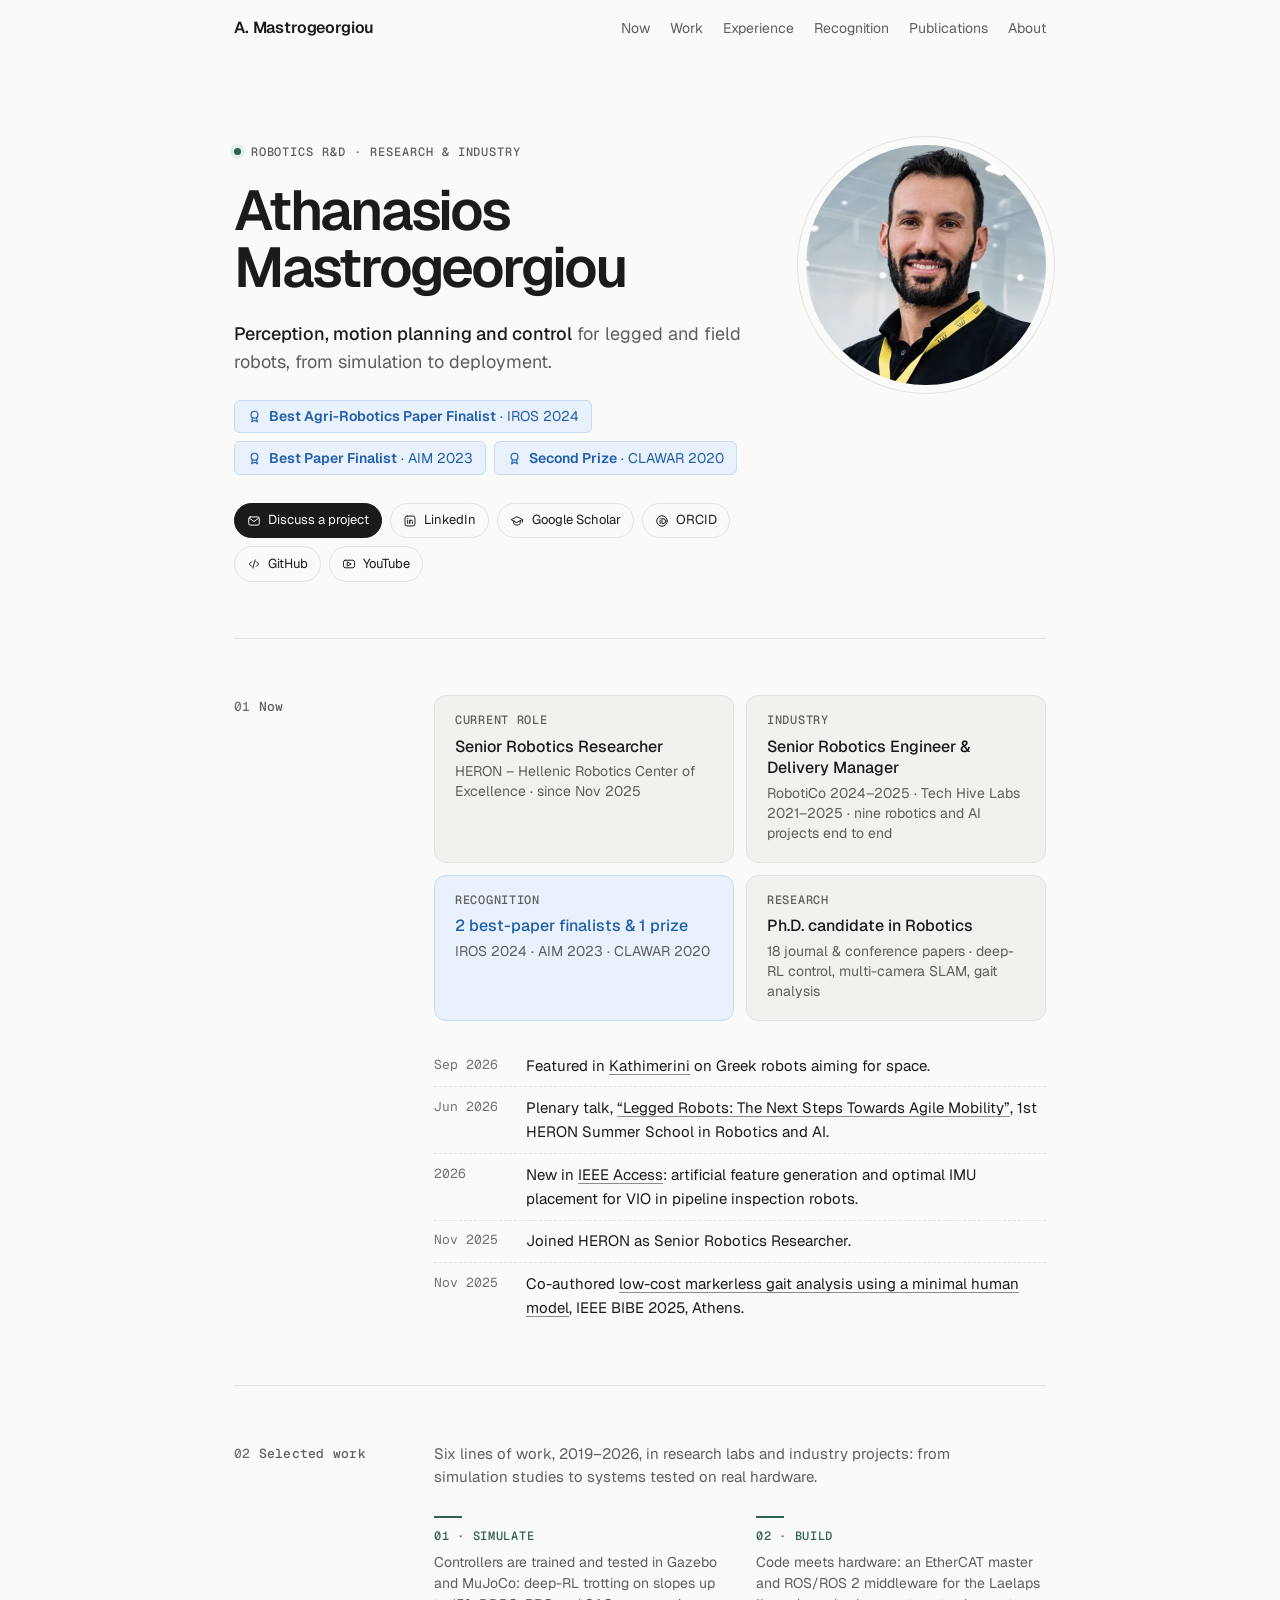
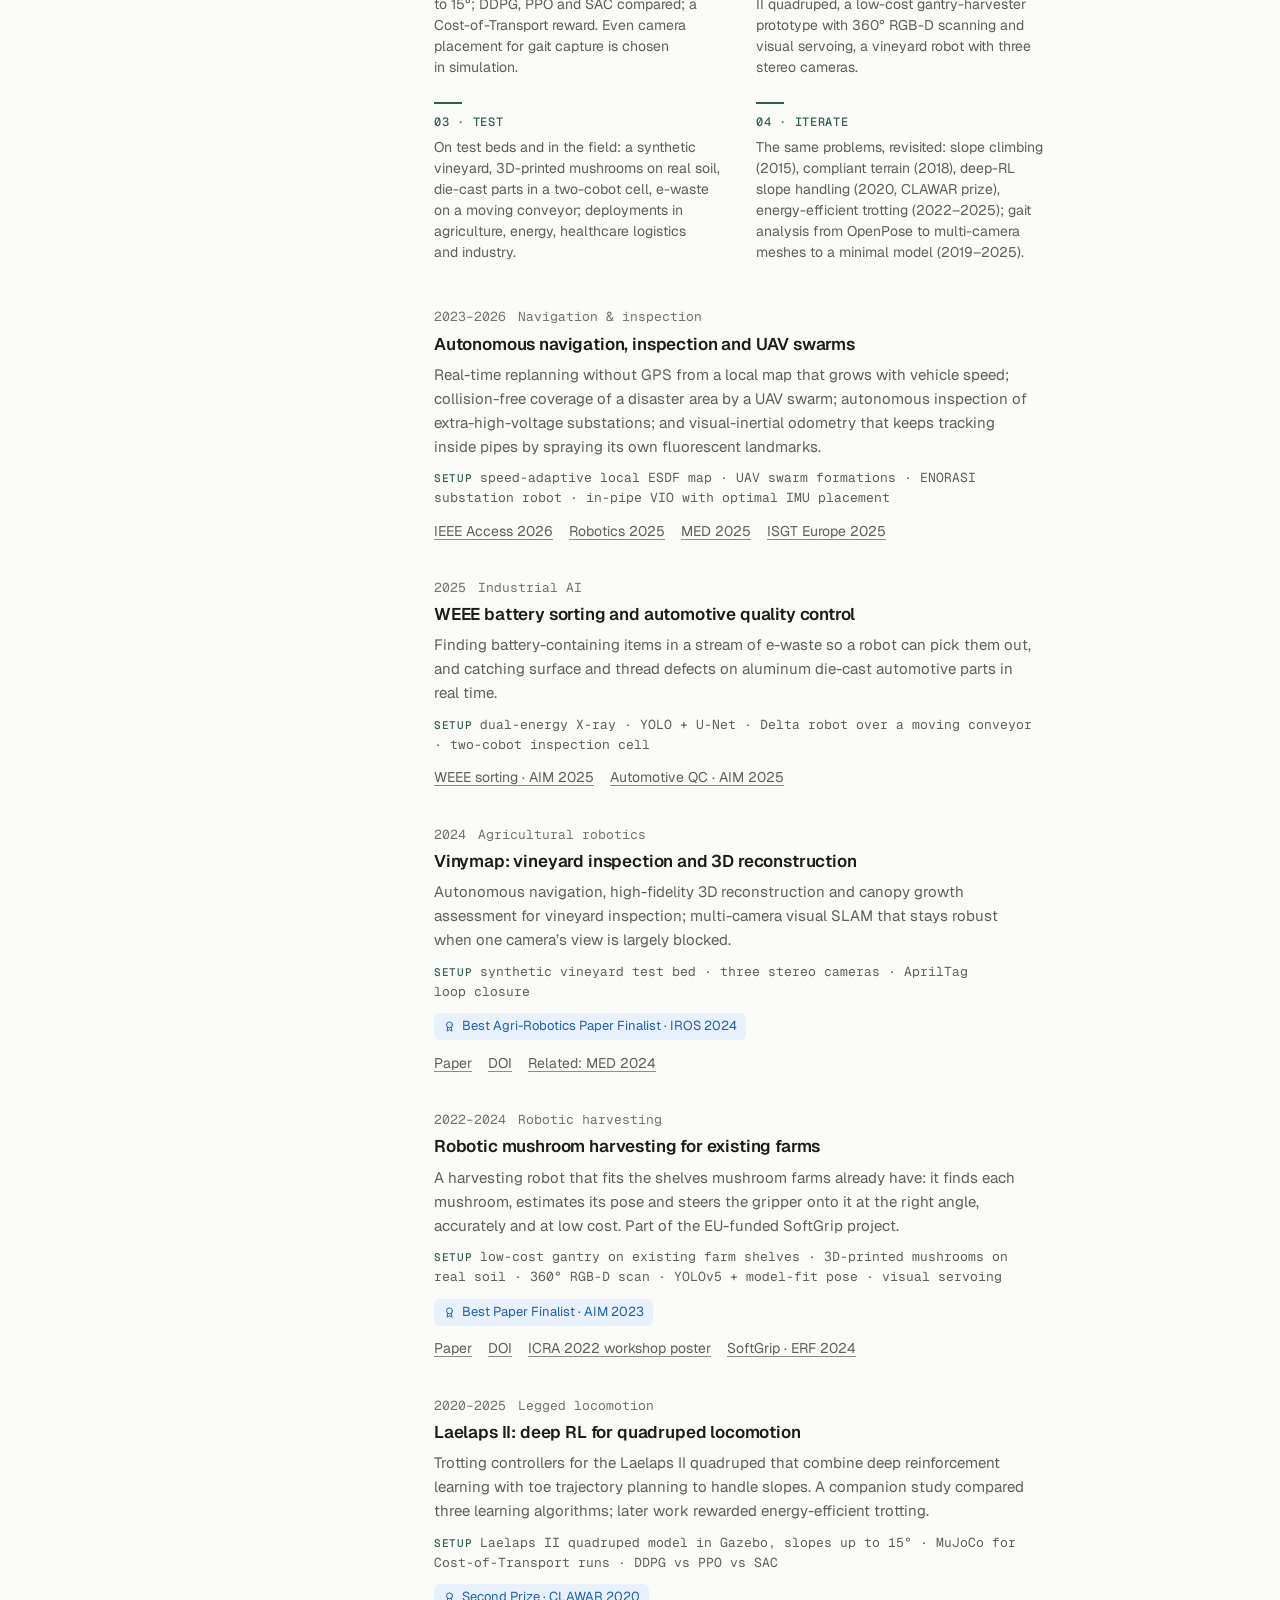
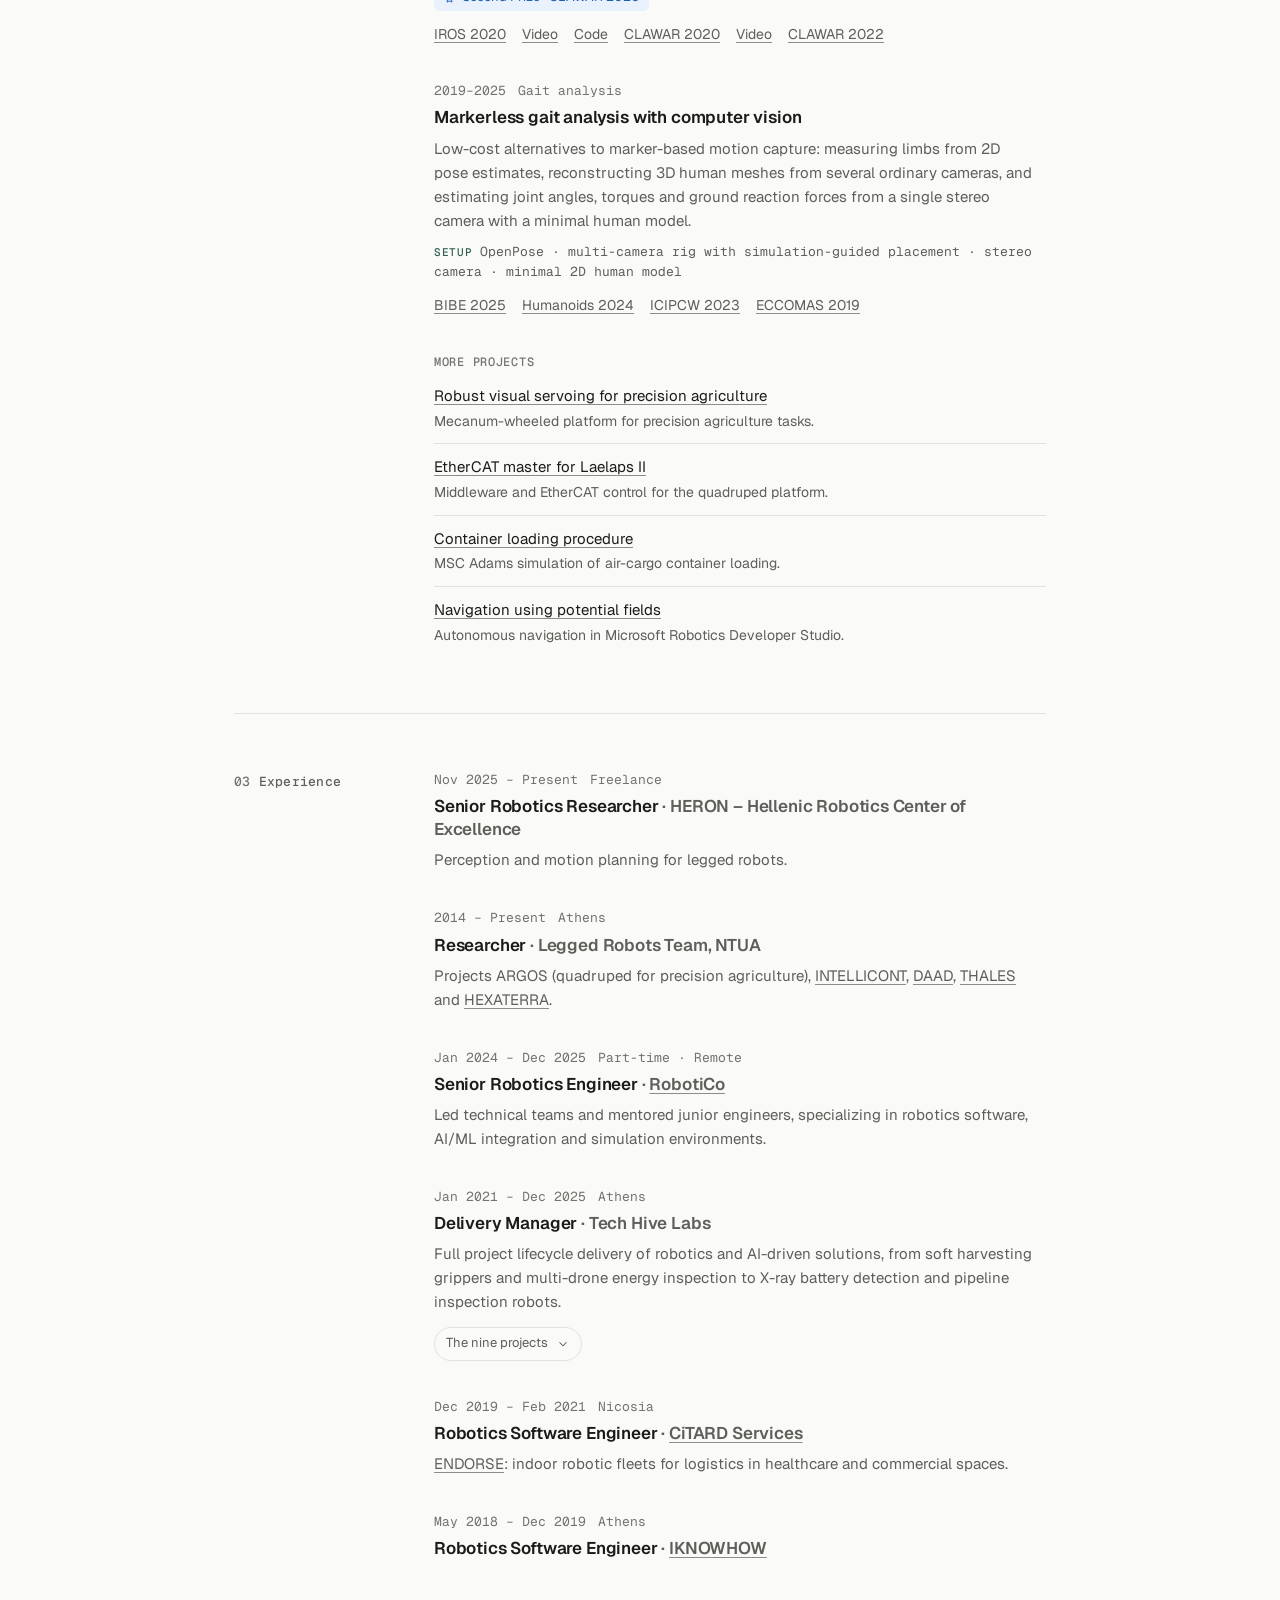
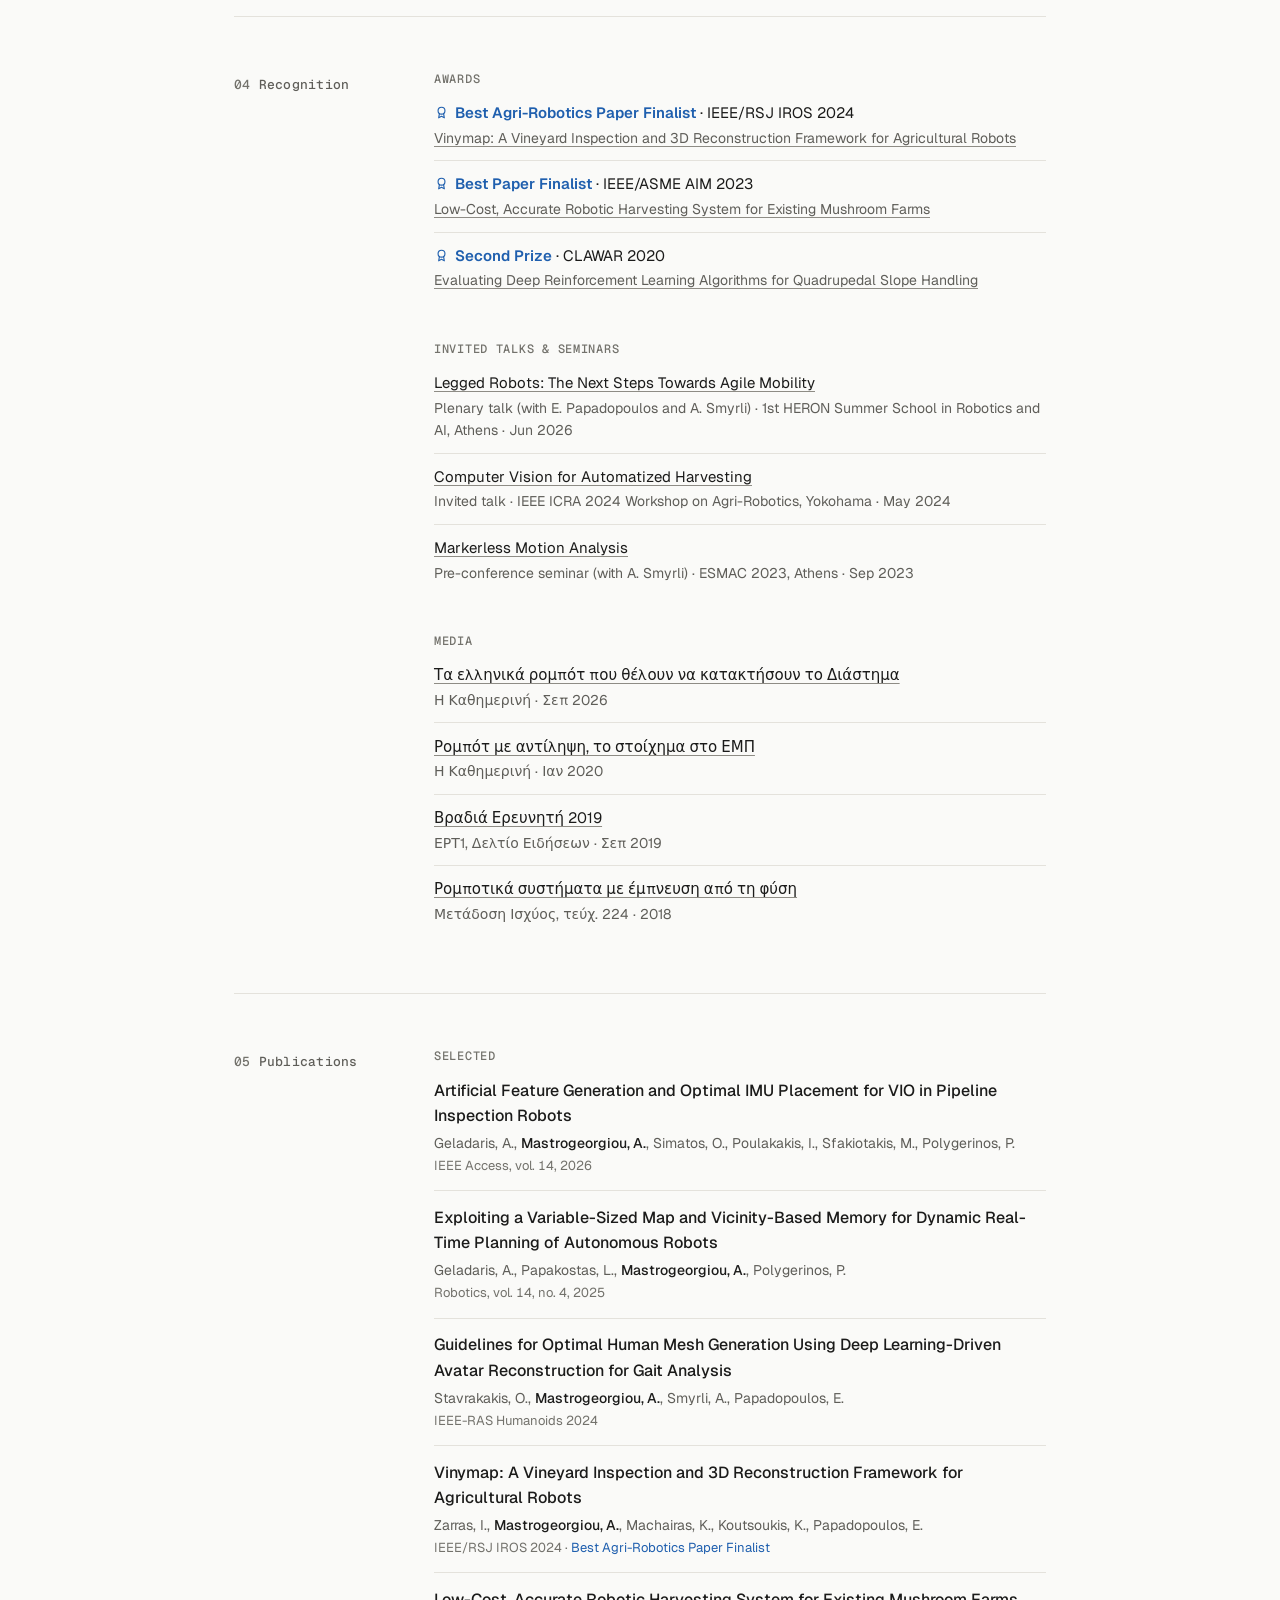
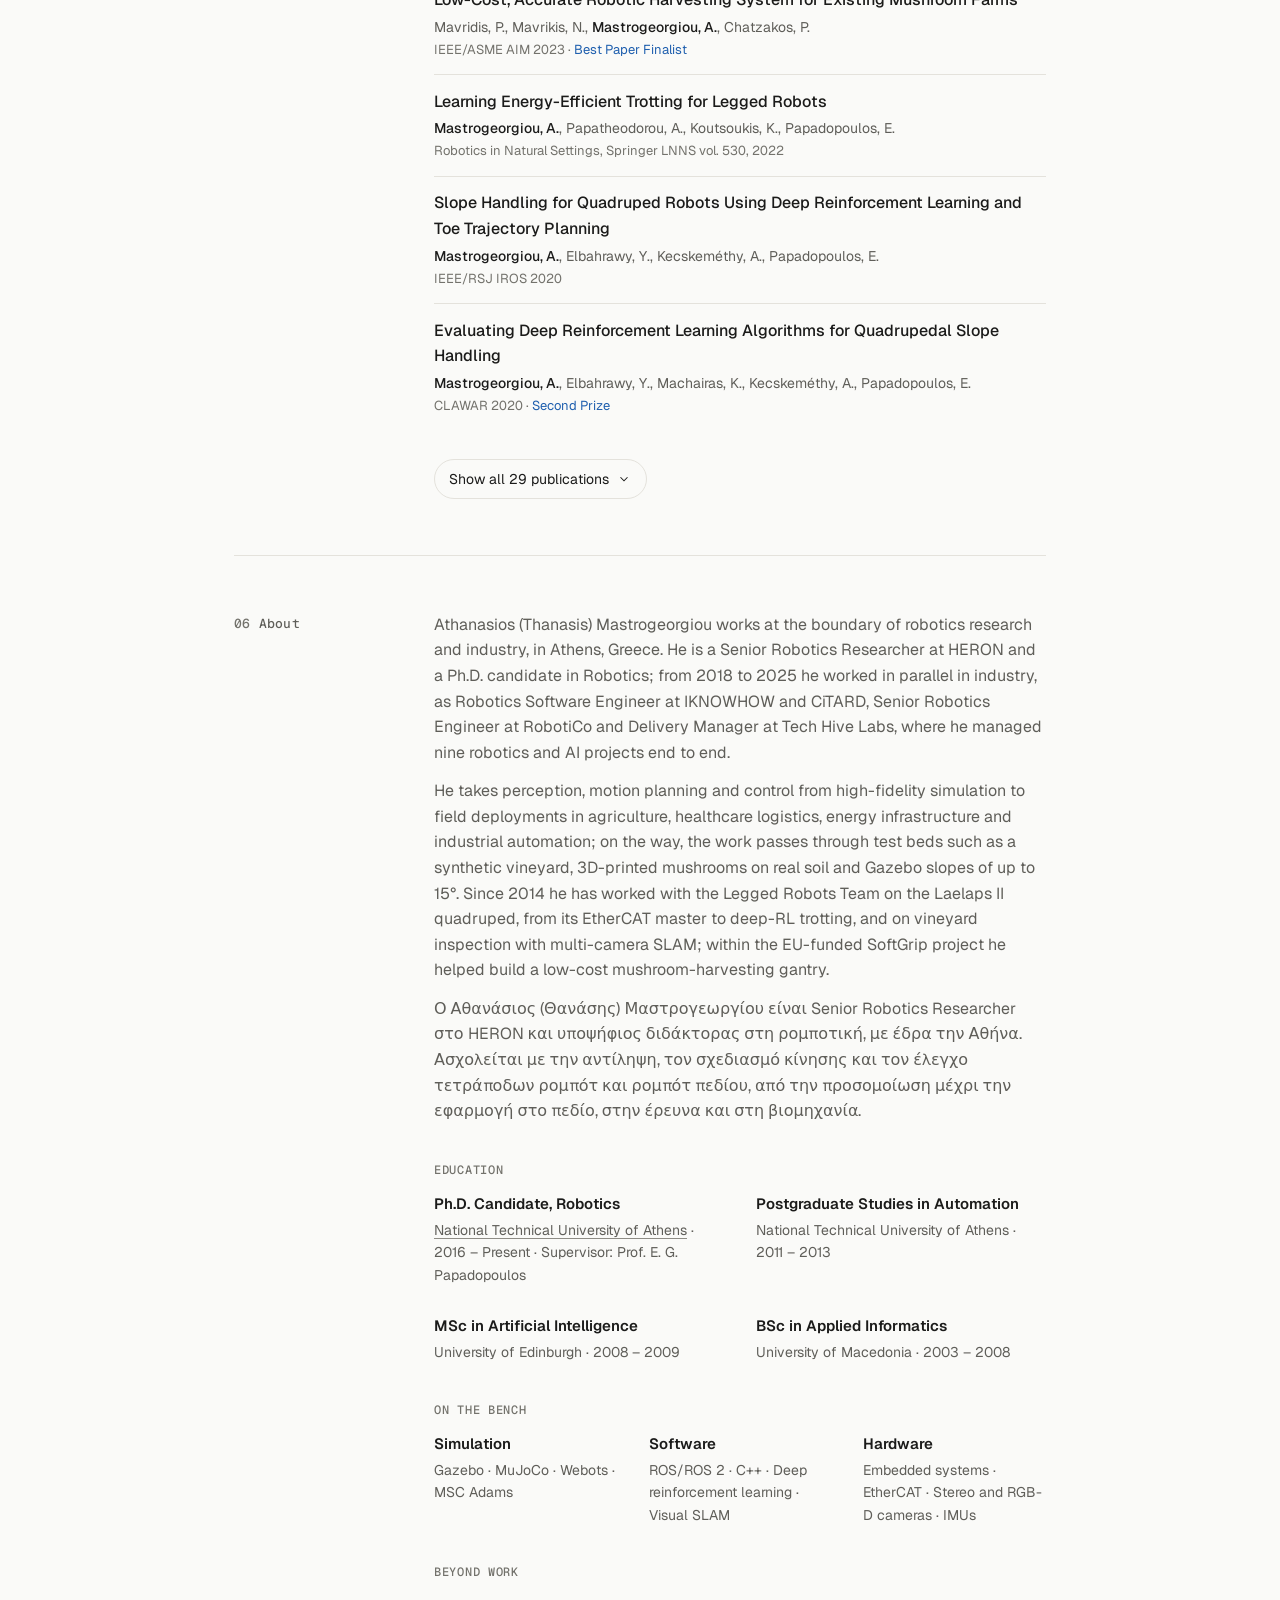
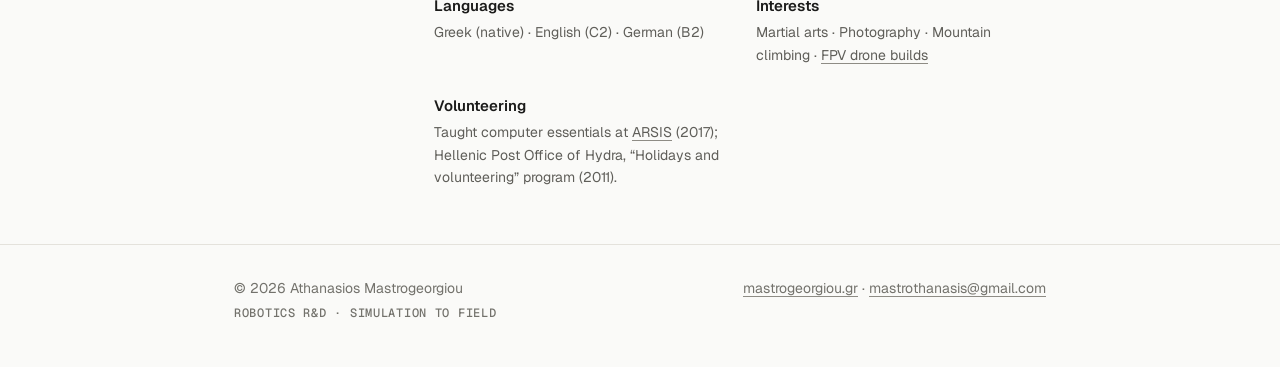
==== commit 7077ae6a: "State the Ph.D. field as Robotics everywhere The Education block already said Robotics while the Now" ====
--- a/index.html
+++ b/index.html
@@ -97,7 +97,7 @@
 						"name": "Robotics Engineer"
 					}
 				],
-				"description": "Senior Robotics Researcher at HERON and Ph.D. candidate in Mechatronics; formerly Senior Robotics Engineer at RobotiCo and Delivery Manager at Tech Hive Labs. Takes perception, motion planning and control for legged and field robots from high-fidelity simulation to field deployment in agriculture, healthcare logistics, energy infrastructure and industrial automation.",
+				"description": "Senior Robotics Researcher at HERON and Ph.D. candidate in Robotics; formerly Senior Robotics Engineer at RobotiCo and Delivery Manager at Tech Hive Labs. Takes perception, motion planning and control for legged and field robots from high-fidelity simulation to field deployment in agriculture, healthcare logistics, energy infrastructure and industrial automation.",
 				"worksFor": {
 					"@type": "Organization",
 					"name": "HERON – Hellenic Robotics Center of Excellence",
@@ -531,7 +531,7 @@
 				</div>
 				<div class="card">
 					<div class="k">Research</div>
-					<div class="v">Ph.D. candidate in Mechatronics</div>
+					<div class="v">Ph.D. candidate in Robotics</div>
 					<div class="s">18 journal &amp; conference papers · deep-RL control, multi-camera SLAM, gait analysis</div>
 				</div>
 			</div>
@@ -759,9 +759,9 @@
 		<h2><span class="n" aria-hidden="true">06</span>About</h2>
 		<div>
 			<div class="prose">
-				<p>Athanasios (Thanasis) Mastrogeorgiou works at the boundary of robotics research and industry, in Athens, Greece. He is a Senior Robotics Researcher at HERON and a Ph.D. candidate in Mechatronics; from 2018 to 2025 he worked in parallel in industry, as Robotics Software Engineer at IKNOWHOW and CiTARD, Senior Robotics Engineer at RobotiCo and Delivery Manager at Tech Hive Labs, where he managed nine robotics and AI projects end to end.</p>
+				<p>Athanasios (Thanasis) Mastrogeorgiou works at the boundary of robotics research and industry, in Athens, Greece. He is a Senior Robotics Researcher at HERON and a Ph.D. candidate in Robotics; from 2018 to 2025 he worked in parallel in industry, as Robotics Software Engineer at IKNOWHOW and CiTARD, Senior Robotics Engineer at RobotiCo and Delivery Manager at Tech Hive Labs, where he managed nine robotics and AI projects end to end.</p>
 				<p>He takes perception, motion planning and control from high-fidelity simulation to field deployments in agriculture, healthcare logistics, energy infrastructure and industrial automation; on the way, the work passes through test beds such as a synthetic vineyard, 3D-printed mushrooms on real soil and Gazebo slopes of up to 15°. Since 2014 he has worked with the Legged Robots Team on the Laelaps II quadruped, from its EtherCAT master to deep-RL trotting, and on vineyard inspection with multi-camera SLAM; within the EU-funded SoftGrip project he helped build a low-cost mushroom-harvesting gantry.</p>
-				<p lang="el">Ο Αθανάσιος (Θανάσης) Μαστρογεωργίου είναι Senior Robotics Researcher στο HERON και υποψήφιος διδάκτορας στη μηχατρονική, με έδρα την Αθήνα. Ασχολείται με την αντίληψη, τον σχεδιασμό κίνησης και τον έλεγχο τετράποδων ρομπότ και ρομπότ πεδίου, από την προσομοίωση μέχρι την εφαρμογή στο πεδίο, στην έρευνα και στη βιομηχανία.</p>
+				<p lang="el">Ο Αθανάσιος (Θανάσης) Μαστρογεωργίου είναι Senior Robotics Researcher στο HERON και υποψήφιος διδάκτορας στη ρομποτική, με έδρα την Αθήνα. Ασχολείται με την αντίληψη, τον σχεδιασμό κίνησης και τον έλεγχο τετράποδων ρομπότ και ρομπότ πεδίου, από την προσομοίωση μέχρι την εφαρμογή στο πεδίο, στην έρευνα και στη βιομηχανία.</p>
 			</div>
 
 			<h3 class="subhead">Education</h3>
